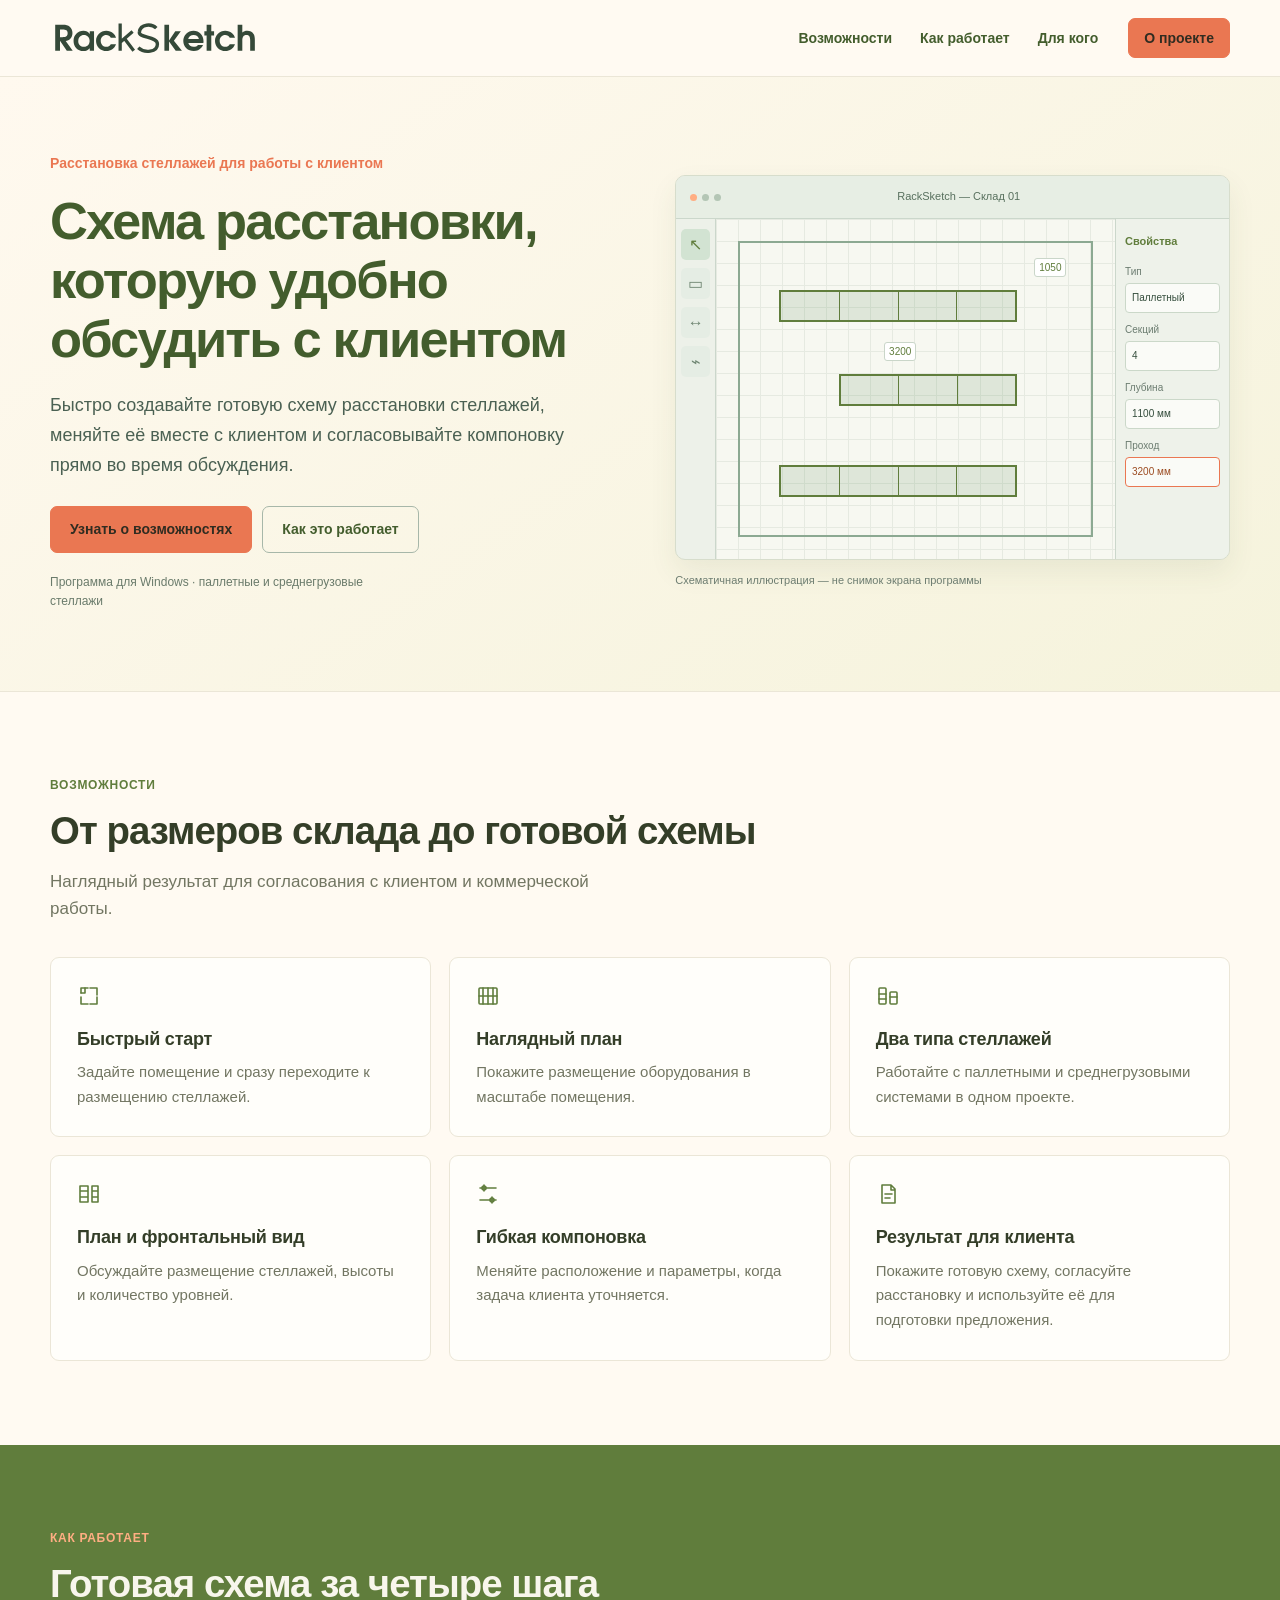
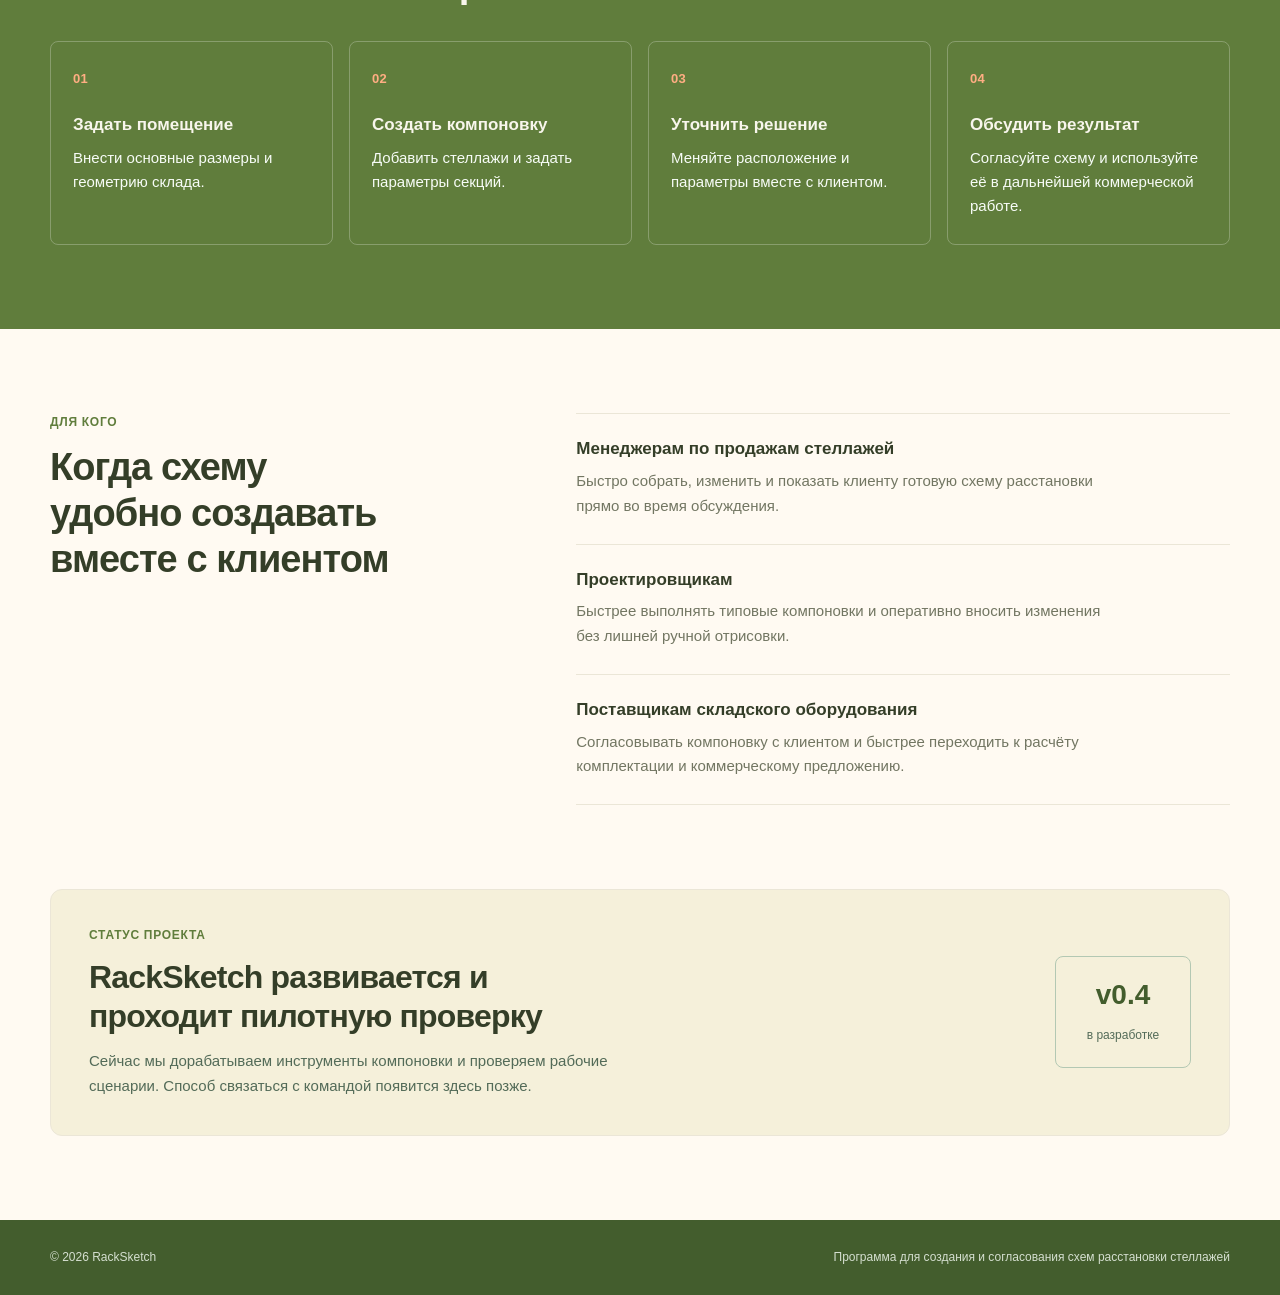
==== index.html @ 608ad450 "Add files via upload" ====
<!doctype html>
<html lang="ru">
<head>
  <meta charset="utf-8">
  <meta name="viewport" content="width=device-width, initial-scale=1">
  <title>RackSketch — быстрая расстановка складских стеллажей</title>
  <meta name="description" content="RackSketch — программа для создания готовой схемы расстановки стеллажей. Меняйте компоновку вместе с клиентом и используйте согласованный вариант в коммерческой работе.">
  <meta name="theme-color" content="#607D3C">
  <link rel="icon" href="favicon.svg" type="image/svg+xml">
  <link rel="stylesheet" href="styles.css">
</head>
<body>
  <header class="site-header">
    <div class="container header-inner">
      <a class="brand" href="#top" aria-label="RackSketch">
        <img class="brand-wordmark" src="racksketch-wordmark-05.svg" width="370" height="78" alt="">
      </a>
      <nav class="nav" aria-label="Разделы сайта">
        <a href="#features">Возможности</a>
        <a href="#workflow">Как работает</a>
        <a href="#audience">Для кого</a>
      </nav>
      <a class="button button-small" href="#demo">О проекте</a>
    </div>
  </header>

  <main id="top">
    <section class="hero">
      <div class="container hero-grid">
        <div class="hero-copy">
          <div class="eyebrow hero-eyebrow">Расстановка стеллажей для работы с клиентом</div>
          <h1>Схема расстановки, которую удобно обсудить с клиентом</h1>
          <p class="hero-text">
            Быстро создавайте готовую схему расстановки стеллажей, меняйте её вместе с клиентом
            и согласовывайте компоновку прямо во время обсуждения.
          </p>
          <div class="hero-actions">
            <a class="button" href="#features">Узнать о возможностях</a>
            <a class="button button-secondary" href="#workflow">Как это работает</a>
          </div>
          <div class="hero-note">
            Программа для Windows · паллетные и среднегрузовые стеллажи
          </div>
        </div>

        <figure class="product-preview">
        <div class="app-card" role="img" aria-label="Схематичная иллюстрация плана склада со стеллажами">
          <div class="app-topbar">
            <div class="dots"><span></span><span></span><span></span></div>
            <div class="app-title">RackSketch — Склад 01</div>
          </div>
          <div class="app-body">
            <aside class="toolbar">
              <div class="tool active">↖</div>
              <div class="tool">▭</div>
              <div class="tool">↔</div>
              <div class="tool">⌁</div>
            </aside>
            <div class="canvas">
              <div class="room">
                <div class="rack r1"><span></span><span></span><span></span><span></span></div>
                <div class="rack r2"><span></span><span></span><span></span></div>
                <div class="rack r3"><span></span><span></span><span></span><span></span></div>
                <div class="dimension d1">3200</div>
                <div class="dimension d2">1050</div>
              </div>
            </div>
            <aside class="properties">
              <div class="prop-title">Свойства</div>
              <label>Тип</label><div class="field">Паллетный</div>
              <label>Секций</label><div class="field">4</div>
              <label>Глубина</label><div class="field">1100 мм</div>
              <label>Проход</label><div class="field accent">3200 мм</div>
            </aside>
          </div>
        </div>
        <figcaption class="mockup-caption">Схематичная иллюстрация — не снимок экрана программы</figcaption>
        </figure>
      </div>
    </section>

    <section class="section" id="features">
      <div class="container">
        <div class="section-heading">
          <div class="eyebrow">ВОЗМОЖНОСТИ</div>
          <h2>От размеров склада до готовой схемы</h2>
          <p>Наглядный результат для согласования с клиентом и коммерческой работы.</p>
        </div>
        <div class="feature-grid">
          <article class="feature-card">
            <div class="icon" aria-hidden="true"><svg viewBox="0 0 24 24" fill="none" stroke="currentColor" stroke-width="1.6" stroke-linecap="round" stroke-linejoin="round"><path d="M4 9V4h7m2 0h7v7m0 2v7h-7m-2 0H4v-7"/><path d="M4 9h4V4"/></svg></div>
            <h3>Быстрый старт</h3>
            <p>Задайте помещение и сразу переходите к размещению стеллажей.</p>
          </article>
          <article class="feature-card">
            <div class="icon" aria-hidden="true"><svg viewBox="0 0 24 24" fill="none" stroke="currentColor" stroke-width="1.6" stroke-linecap="round" stroke-linejoin="round"><rect x="3" y="4" width="18" height="16" rx="1"/><path d="M7 4v16m5-16v16m5-16v16M3 12h18"/></svg></div>
            <h3>Наглядный план</h3>
            <p>Покажите размещение оборудования в масштабе помещения.</p>
          </article>
          <article class="feature-card">
            <div class="icon" aria-hidden="true"><svg viewBox="0 0 24 24" fill="none" stroke="currentColor" stroke-width="1.6" stroke-linecap="round" stroke-linejoin="round"><rect x="3" y="4" width="7" height="16" rx="1"/><rect x="14" y="8" width="7" height="12" rx="1"/><path d="M3 10h7m-7 5h7m4-2h7"/></svg></div>
            <h3>Два типа стеллажей</h3>
            <p>Работайте с паллетными и среднегрузовыми системами в одном проекте.</p>
          </article>
          <article class="feature-card">
            <div class="icon" aria-hidden="true"><svg viewBox="0 0 24 24" fill="none" stroke="currentColor" stroke-width="1.6" stroke-linecap="round" stroke-linejoin="round"><path d="M3 4h8v16H3zM15 4h6v16h-6zM3 9h8m-8 6h8m4-6h6m-6 6h6"/></svg></div>
            <h3>План и фронтальный вид</h3>
            <p>Обсуждайте размещение стеллажей, высоты и количество уровней.</p>
          </article>
          <article class="feature-card">
            <div class="icon" aria-hidden="true"><svg viewBox="0 0 24 24" fill="none" stroke="currentColor" stroke-width="1.6" stroke-linecap="round" stroke-linejoin="round"><path d="M4 6h16M4 18h16M8 3v6m8 6v6"/><circle cx="8" cy="6" r="2"/><circle cx="16" cy="18" r="2"/></svg></div>
            <h3>Гибкая компоновка</h3>
            <p>Меняйте расположение и параметры, когда задача клиента уточняется.</p>
          </article>
          <article class="feature-card">
            <div class="icon" aria-hidden="true"><svg viewBox="0 0 24 24" fill="none" stroke="currentColor" stroke-width="1.6" stroke-linecap="round" stroke-linejoin="round"><path d="M6 3h9l4 4v14H6zM15 3v5h4M9 12h7m-7 4h5"/></svg></div>
            <h3>Результат для клиента</h3>
            <p>Покажите готовую схему, согласуйте расстановку и используйте её для подготовки предложения.</p>
          </article>
        </div>
      </div>
    </section>

    <section class="section section-dark" id="workflow">
      <div class="container">
        <div class="section-heading">
          <div class="eyebrow">КАК РАБОТАЕТ</div>
          <h2>Готовая схема за четыре шага</h2>
        </div>
        <div class="steps">
          <div class="step"><span>01</span><h3>Задать помещение</h3><p>Внести основные размеры и геометрию склада.</p></div>
          <div class="step"><span>02</span><h3>Создать компоновку</h3><p>Добавить стеллажи и задать параметры секций.</p></div>
          <div class="step"><span>03</span><h3>Уточнить решение</h3><p>Меняйте расположение и параметры вместе с клиентом.</p></div>
          <div class="step"><span>04</span><h3>Обсудить результат</h3><p>Согласуйте схему и используйте её в дальнейшей коммерческой работе.</p></div>
        </div>
      </div>
    </section>

    <section class="section" id="audience">
      <div class="container two-col">
        <div>
          <div class="eyebrow">ДЛЯ КОГО</div>
          <h2>Когда схему удобно создавать вместе с клиентом</h2>
        </div>
        <div class="audience-list">
          <div><strong>Менеджерам по продажам стеллажей</strong><span>Быстро собрать, изменить и показать клиенту готовую схему расстановки прямо во время обсуждения.</span></div>
          <div><strong>Проектировщикам</strong><span>Быстрее выполнять типовые компоновки и оперативно вносить изменения без лишней ручной отрисовки.</span></div>
          <div><strong>Поставщикам складского оборудования</strong><span>Согласовывать компоновку с клиентом и быстрее переходить к расчёту комплектации и коммерческому предложению.</span></div>
        </div>
      </div>
    </section>

    <section class="section demo-section" id="demo">
      <div class="container demo-box">
        <div>
          <div class="eyebrow">СТАТУС ПРОЕКТА</div>
          <h2>RackSketch развивается и проходит пилотную проверку</h2>
          <p>
            Сейчас мы дорабатываем инструменты компоновки и проверяем рабочие сценарии.
            Способ связаться с командой появится здесь позже.
          </p>
        </div>
        <div class="demo-badge">v0.4<br><span>в разработке</span></div>
      </div>
    </section>
  </main>

  <footer>
    <div class="container footer-inner">
      <span>© 2026 RackSketch</span>
      <span>Программа для создания и согласования схем расстановки стеллажей</span>
    </div>
  </footer>
</body>
</html>
---- styles.css ----
/* RackSketch v0.5 — typography and spacing, olive/coral palette. */
:root {
  --forest: #607d3c;
  --forest-deep: #435d2d;
  --leaf: #799f4b;
  --orange: #ea7752;
  --orange-light: #ffae83;
  --cream: #fffaf2;
  --ink: #343e28;
  --muted: #727662;
  --line: #ebe6d7;
}

* { box-sizing: border-box; }
html { scroll-behavior: smooth; scroll-padding-top: 100px; }
body {
  margin: 0;
  font-family: 'Segoe UI', Arial, sans-serif;
  font-size: 16px;
  line-height: 1.6;
  color: var(--ink);
  background: var(--cream);
}
img, svg { max-width: 100%; }
a:focus-visible { outline: 3px solid var(--forest-deep); outline-offset: 5px; }
.container { width: min(1180px, calc(100% - 48px)); margin-inline: auto; }

/* The existing SVG is used intact. Its internal whitespace is allowed for here. */
.site-header {
  position: sticky;
  top: 0;
  z-index: 20;
  background: var(--cream);
  border-bottom: 1px solid var(--line);
}
.header-inner { min-height: 76px; display: flex; align-items: center; gap: 30px; }
.brand { display: inline-flex; align-items: center; flex: 0 0 auto; text-decoration: none; }
.brand-wordmark { display: block; height: 44px; width: auto; transform: translateY(-2px); }
.nav { display: flex; gap: 28px; margin-left: auto; }
.nav a { color: var(--forest-deep); text-decoration: none; font-size: 14px; font-weight: 600; }
.nav a:hover { text-decoration: underline; text-underline-offset: 5px; }
.button {
  display: inline-flex;
  align-items: center;
  justify-content: center;
  padding: 12px 19px;
  border: 1px solid var(--orange);
  border-radius: 7px;
  background: var(--orange);
  color: #302c21;
  text-decoration: none;
  font-size: 14px;
  font-weight: 650;
  line-height: 1.45;
  transition: background-color .15s ease, border-color .15s ease;
}
.button:hover { background: var(--orange-light); border-color: var(--orange-light); }
.button-small { font-size: 14px; padding: 9px 15px; }
.button-secondary { background: transparent; color: var(--forest-deep); border-color: #a7b7a9; }
.button-secondary:hover { background: #f5eed7; border-color: var(--forest); }

/* Hero: one dominant headline, with a quieter eyebrow and supporting copy. */
.hero {
  background: linear-gradient(145deg, #fff9ef, #f5f3dc);
  border-bottom: 1px solid var(--line);
  padding: 76px 0 80px;
}
.hero-grid { display: grid; grid-template-columns: minmax(0, 1.02fr) minmax(0, .98fr); gap: 48px; align-items: center; }
.hero-copy { min-width: 0; }
.eyebrow { margin-bottom: 14px; color: var(--forest); font-size: 12px; font-weight: 650; letter-spacing: .06em; line-height: 1.5; }
.hero-eyebrow { color: var(--orange); font-size: 14px; font-weight: 650; letter-spacing: 0; line-height: 1.5; margin-bottom: 18px; }
h1 {
  margin: 0 0 23px;
  color: var(--forest-deep);
  font-size: clamp(38px, 4.1vw, 54px);
  font-weight: 700;
  line-height: 1.12;
  letter-spacing: -.035em;
  text-wrap: balance;
}
.hero-text { max-width: 52ch; margin: 0 0 26px; color: #4b6153; font-size: 18px; line-height: 1.65; }
.hero-actions { display: flex; gap: 10px; flex-wrap: wrap; }
.hero-note { max-width: 52ch; margin-top: 20px; color: #6a7b6b; font-size: 12px; line-height: 1.6; }

/* Keep the existing schematic, give it stable geometry and a normal caption. */
.product-preview { min-width: 0; margin: 0; }
.app-card { border: 1px solid #d7ddcc; border-radius: 10px; overflow: hidden; background: #edf1e9; box-shadow: 0 12px 28px rgb(67 93 45 / 8%); }
.mockup-caption { margin-top: 12px; color: #6d7d71; font-size: 11px; line-height: 1.55; text-align: left; }
.app-topbar { min-height: 43px; display: flex; align-items: center; gap: 12px; padding: 0 14px; border-bottom: 1px solid #cbd7cb; background: #e7eee4; }
.dots { display: flex; gap: 5px; flex-shrink: 0; }
.dots span { width: 7px; height: 7px; border-radius: 50%; background: #b4c6b5; }
.dots span:first-child { background: var(--orange-light); }
.app-title { margin-inline: auto; padding-right: 31px; color: #58705e; font-size: 11px; }
.app-body { display: grid; grid-template-columns: 40px minmax(0, 1fr) 114px; height: 340px; }
.toolbar { border-right: 1px solid #cbd7cb; padding: 10px 5px; }
.tool { height: 31px; margin-bottom: 8px; border-radius: 5px; display: grid; place-items: center; color: #6f8672; background: #e5ede4; }
.tool.active { background: #d2e3d2; color: var(--forest); }
.canvas { min-width: 0; position: relative; padding: 22px; background-color: #f7f8f1; background-image: linear-gradient(#e6eae1 1px, transparent 1px), linear-gradient(90deg, #e6eae1 1px, transparent 1px); background-size: 22px 22px; }
.room { position: relative; height: 100%; border: 2px solid #8ca992; }
.rack { position: absolute; width: 68%; height: 32px; border: 2px solid var(--forest); background: rgb(94 143 96 / 17%); display: flex; }
.rack span { flex: 1; min-width: 0; border-right: 1px solid var(--forest); }
.rack span:last-child { border-right: 0; }
.r1 { left: 11%; top: 16%; }
.r2 { left: 28%; top: 45%; width: 51%; }
.r3 { left: 11%; bottom: 13%; }
.dimension { position: absolute; font-size: 10px; line-height: 1.3; color: var(--forest); background: #fff; padding: 2px 4px; border: 1px solid #cad6c9; border-radius: 3px; }
.d1 { left: 41%; top: 34%; }
.d2 { right: 7%; top: 5%; }
.properties { border-left: 1px solid #cbd7cb; padding: 14px 9px; color: #6b7c70; font-size: 10px; background: #eef2ea; }
.prop-title { font-size: 11px; color: var(--forest); font-weight: 650; margin-bottom: 13px; }
.properties label { display: block; margin-top: 9px; }
.field { margin-top: 3px; padding: 6px; background: #fafbf7; border: 1px solid #cbd8c9; border-radius: 4px; color: #344d3c; }
.field.accent { border-color: var(--orange); color: #9c4c22; }

/* The same six cards and four steps, with a common type scale. */
.section { padding: 84px 0; }
.section-heading { max-width: 730px; margin-bottom: 34px; }
.section-heading h2, .two-col h2, .demo-box h2 {
  margin: 0 0 14px;
  font-size: clamp(30px, 3vw, 40px);
  font-weight: 650;
  line-height: 1.2;
  letter-spacing: -.025em;
  text-wrap: balance;
}
.section-heading p { max-width: 64ch; margin: 0; color: var(--muted); font-size: 17px; line-height: 1.6; }
.feature-grid { display: grid; grid-template-columns: repeat(3, minmax(0, 1fr)); gap: 18px; }
.feature-card { padding: 25px 26px 27px; border: 1px solid var(--line); border-radius: 9px; background: #fffefa; }
.feature-card .icon { display: flex; align-items: center; width: 26px; height: 26px; color: var(--forest); }
.feature-card .icon svg { display: block; width: 24px; height: 24px; }
.feature-card h3 { margin: 18px 0 9px; font-size: 18px; font-weight: 650; line-height: 1.35; letter-spacing: -.012em; }
.feature-card p { max-width: 38ch; margin: 0; color: var(--muted); font-size: 15px; line-height: 1.65; }
.section-dark { background: var(--forest); color: #f8f6ec; }
.section-dark .eyebrow { color: var(--orange-light); }
.steps { display: grid; grid-template-columns: repeat(4, minmax(0, 1fr)); gap: 16px; }
.step { padding: 23px 22px 26px; border: 1px solid rgb(255 255 255 / 25%); border-radius: 8px; background: transparent; }
.step span { font-size: 13px; color: var(--orange-light); font-weight: 650; font-variant-numeric: tabular-nums; letter-spacing: .02em; }
.step h3 { margin: 22px 0 10px; font-size: 17px; font-weight: 650; line-height: 1.4; }
.step p { margin: 0; color: #f7fcf7; font-size: 15px; line-height: 1.6; }

/* Long audience copy needs one readable column within each row. */
.two-col { display: grid; grid-template-columns: .82fr 1.18fr; gap: 72px; align-items: start; }
.two-col h2 { max-width: 20ch; font-size: clamp(30px, 3vw, 38px); }
.audience-list { border-top: 1px solid var(--line); }
.audience-list > div { display: grid; gap: 8px; padding: 23px 0 25px; border-bottom: 1px solid var(--line); }
.audience-list strong { font-size: 17px; font-weight: 650; line-height: 1.4; }
.audience-list span { max-width: 65ch; color: var(--muted); font-size: 15px; line-height: 1.65; }
.demo-section { padding-top: 0; }
.demo-box { display: flex; align-items: center; justify-content: space-between; gap: 38px; padding: 36px 38px; border-radius: 12px; background: #f5f0da; border: 1px solid var(--line); }
.demo-box h2 { max-width: 36ch; font-size: clamp(26px, 2.5vw, 32px); }
.demo-box p { max-width: 67ch; margin: 14px 0 0; color: #536b58; font-size: 15px; line-height: 1.65; }
.demo-badge { flex: 0 0 136px; text-align: center; padding: 20px 14px; border: 1px solid #b3c8b3; border-radius: 8px; font-size: 28px; font-weight: 650; line-height: 1.25; color: var(--forest-deep); }
.demo-badge span { display: inline-block; margin-top: 7px; font-size: 12px; font-weight: 500; color: #536b58; }
footer { padding: 28px 0; background: var(--forest-deep); color: #d5dfd0; font-size: 12px; line-height: 1.6; }
.footer-inner { display: flex; align-items: baseline; justify-content: space-between; gap: 20px; }

@media (max-width: 1050px) {
  .hero-grid { gap: 30px; }
  .hero-actions { gap: 9px; }
  .app-body { grid-template-columns: 34px minmax(0, 1fr) 96px; height: 315px; }
  .canvas { padding: 15px; }
  .properties { padding-inline: 7px; }
  .two-col { gap: 44px; }
  .step { padding-inline: 18px; }
}
@media (max-width: 850px) {
  .nav { display: none; }
  .header-inner > .button { margin-left: auto; }
  .hero { padding: 60px 0 64px; }
  .hero-grid { grid-template-columns: 1fr; gap: 36px; }
  .hero-copy { max-width: 650px; }
  h1 { max-width: 22ch; font-size: clamp(38px, 6.5vw, 52px); }
  .product-preview { width: 100%; max-width: 650px; }
  .app-body { height: 335px; grid-template-columns: 40px minmax(0, 1fr) 120px; }
  .canvas { padding: 22px; }
  .feature-grid, .steps { grid-template-columns: repeat(2, minmax(0, 1fr)); }
  .two-col { grid-template-columns: 1fr; gap: 24px; }
  .two-col h2 { max-width: 28ch; margin-bottom: 0; }
}
@media (max-width: 620px) {
  .container { width: calc(100% - 36px); }
  .header-inner { min-height: 68px; gap: 14px; }
  .brand-wordmark { height: 40px; }
  .button-small { display: none; }
  .hero { padding: 42px 0 50px; }
  .hero-grid { gap: 30px; }
  .hero-eyebrow { max-width: 35ch; font-size: 14px; line-height: 1.55; margin-bottom: 15px; }
  h1 { font-size: clamp(34px, 8.6vw, 45px); letter-spacing: -.028em; line-height: 1.14; margin-bottom: 20px; }
  .hero-text { font-size: 17px; line-height: 1.6; margin-bottom: 23px; }
  .hero-note { font-size: 12px; margin-top: 18px; }
  .button { padding: 11px 15px; }
  .app-body { grid-template-columns: 34px minmax(0, 1fr); height: 278px; }
  .properties { display: none; }
  .canvas { padding: 17px; }
  .rack { height: 28px; }
  .mockup-caption { max-width: 42ch; font-size: 11px; }
  .section { padding: 60px 0; }
  .section-heading { margin-bottom: 27px; }
  .section-heading h2, .two-col h2 { font-size: 30px; letter-spacing: -.023em; }
  .section-heading p { font-size: 16px; }
  .feature-grid, .steps { grid-template-columns: 1fr; gap: 13px; }
  .feature-card { padding: 23px; }
  .feature-card h3 { margin-top: 14px; }
  .step { padding: 22px 23px 24px; }
  .step h3 { margin-top: 14px; }
  .audience-list > div { padding-block: 21px; }
  .demo-section { padding-top: 0; }
  .demo-box { padding: 27px 24px; flex-direction: column; align-items: flex-start; gap: 25px; }
  .demo-box h2 { font-size: 27px; }
  .demo-badge { flex-basis: auto; min-width: 130px; padding: 15px 20px; font-size: 25px; }
  .footer-inner { flex-direction: column; gap: 8px; }
}
@media (prefers-reduced-motion: reduce) {
  html { scroll-behavior: auto; }
  .button { transition: none; }
}
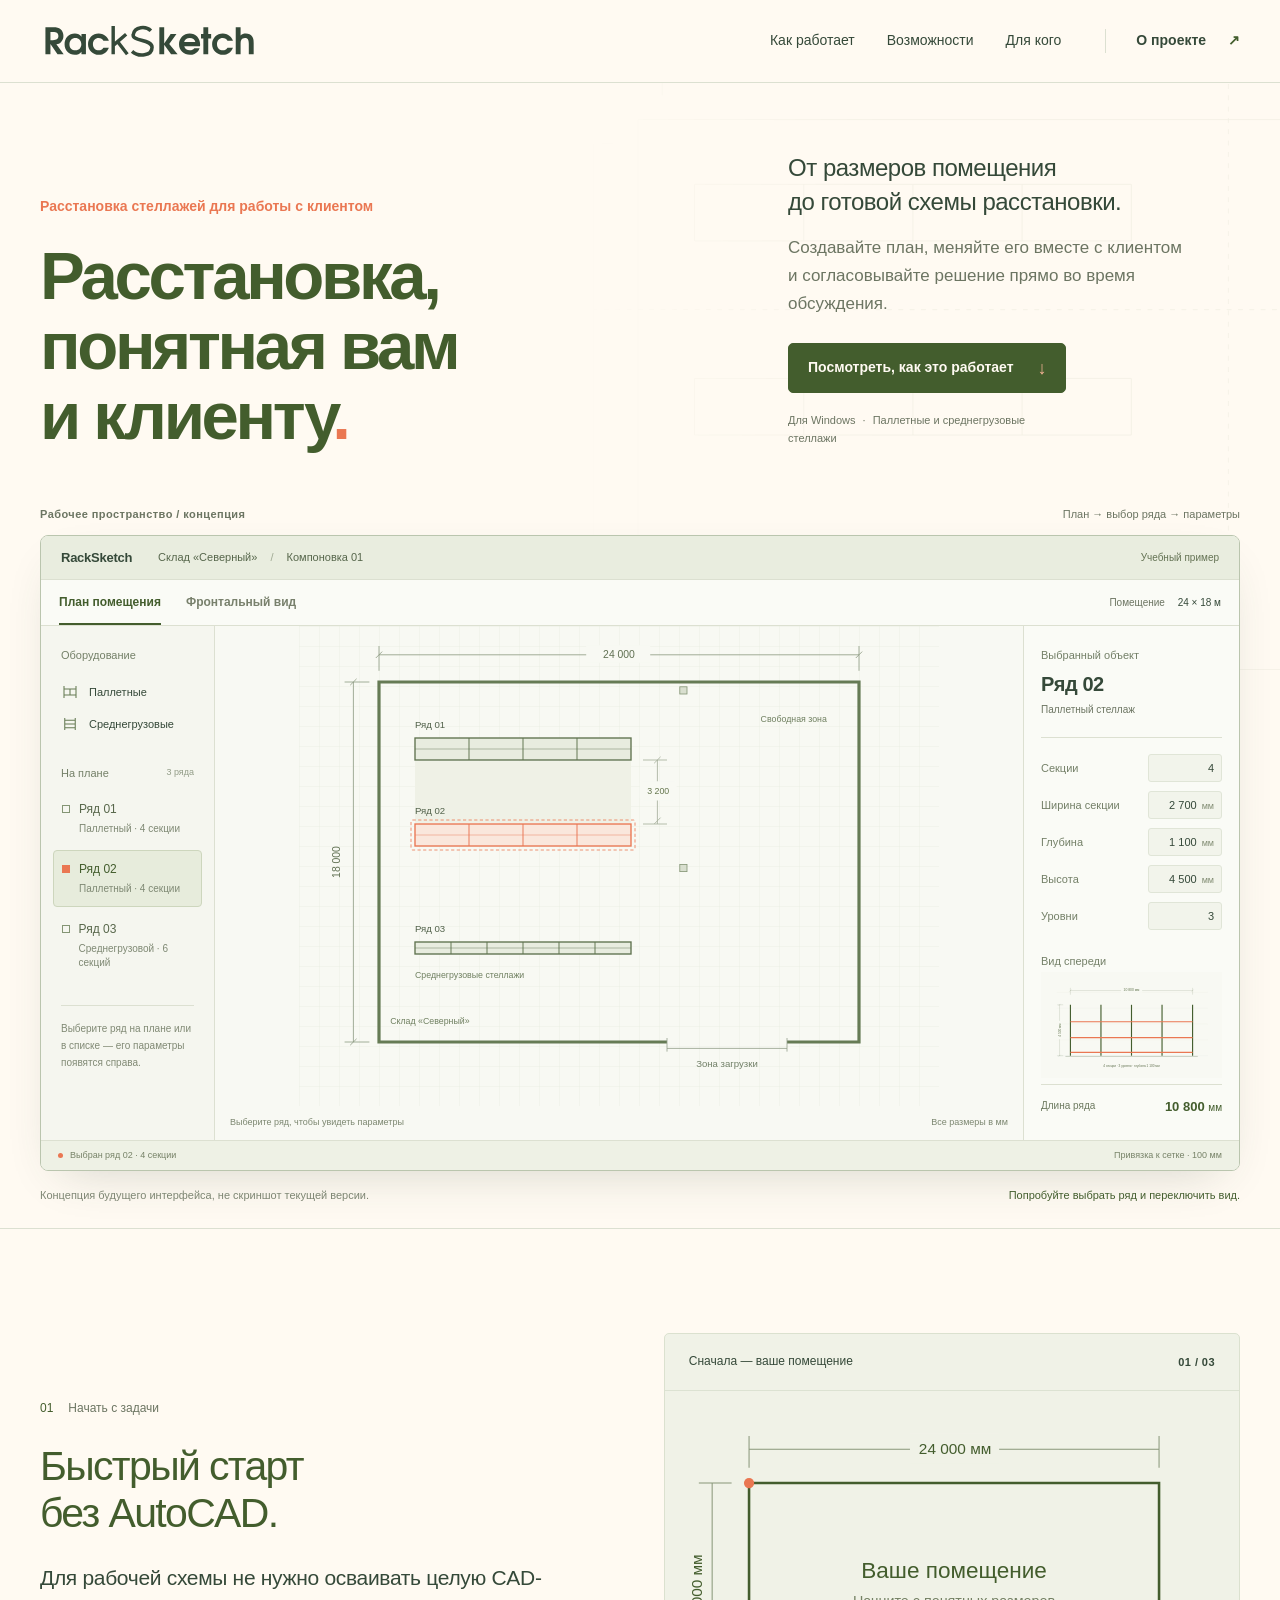
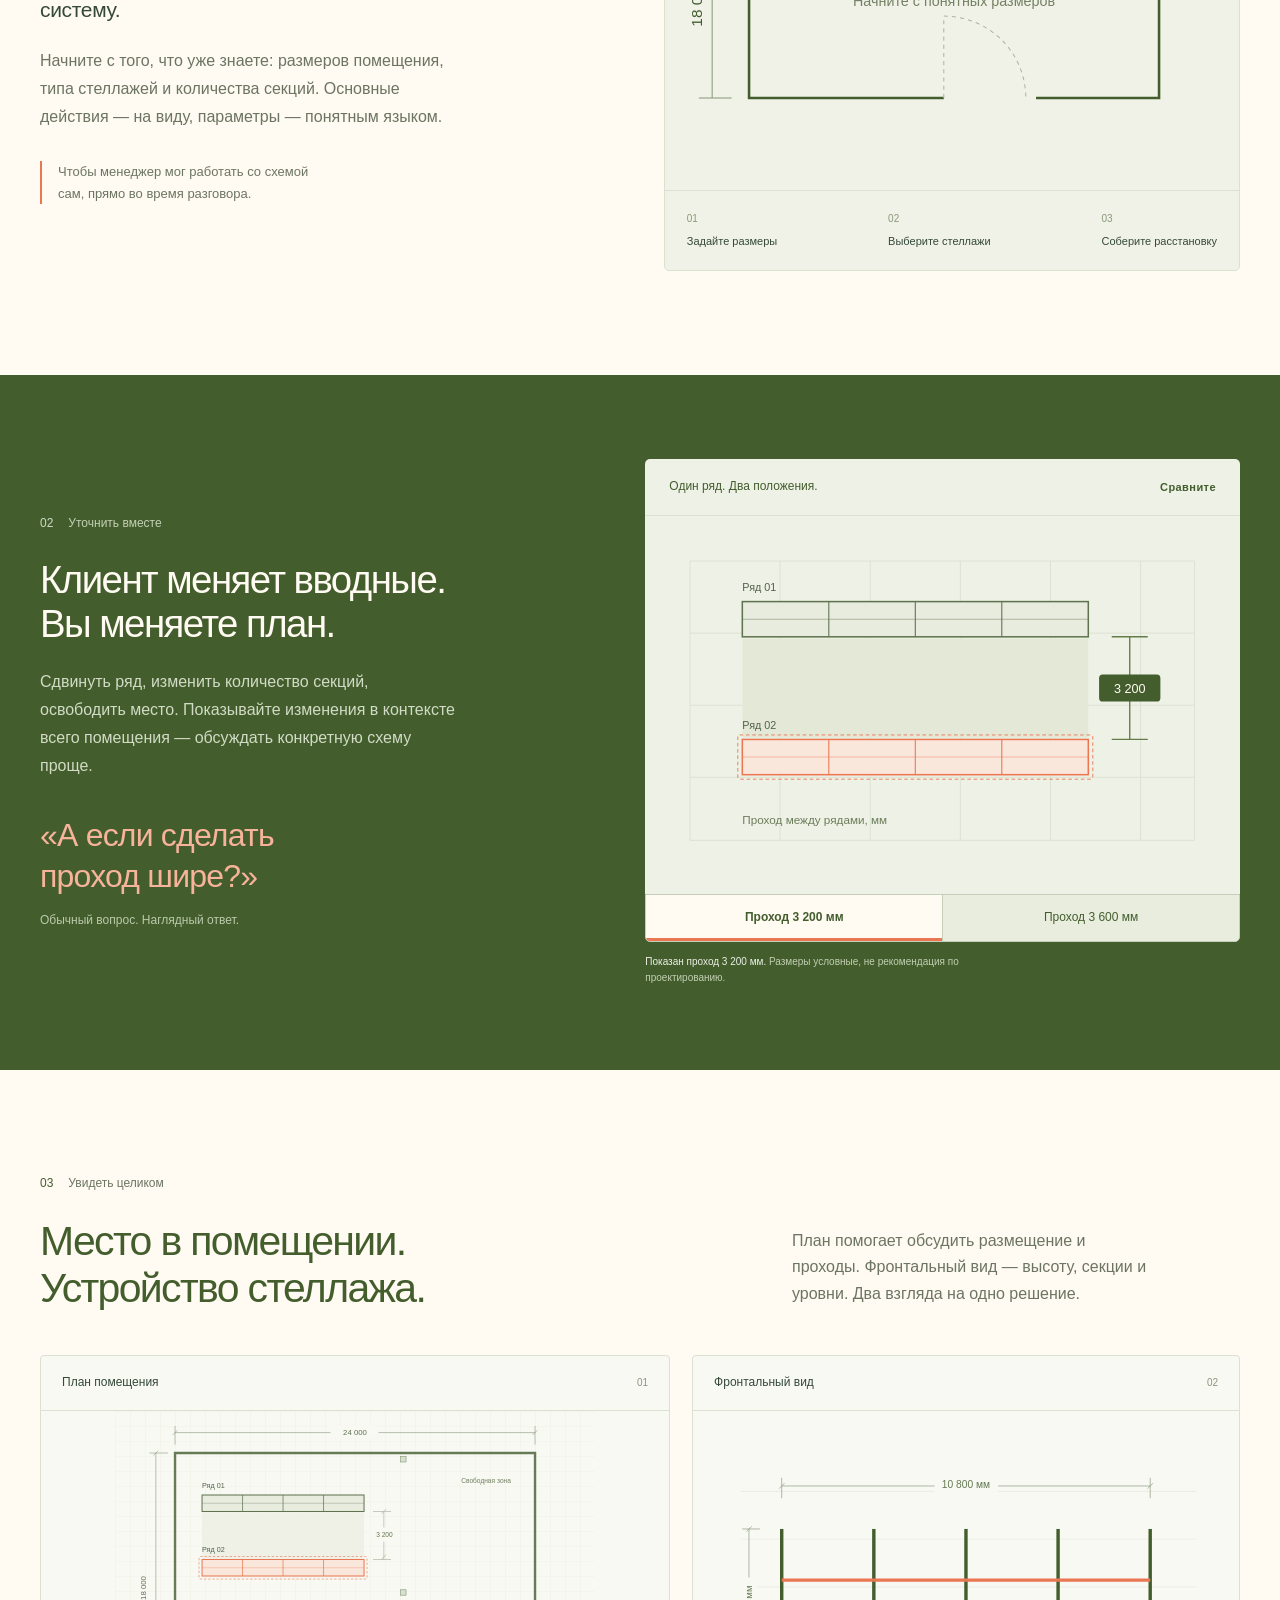
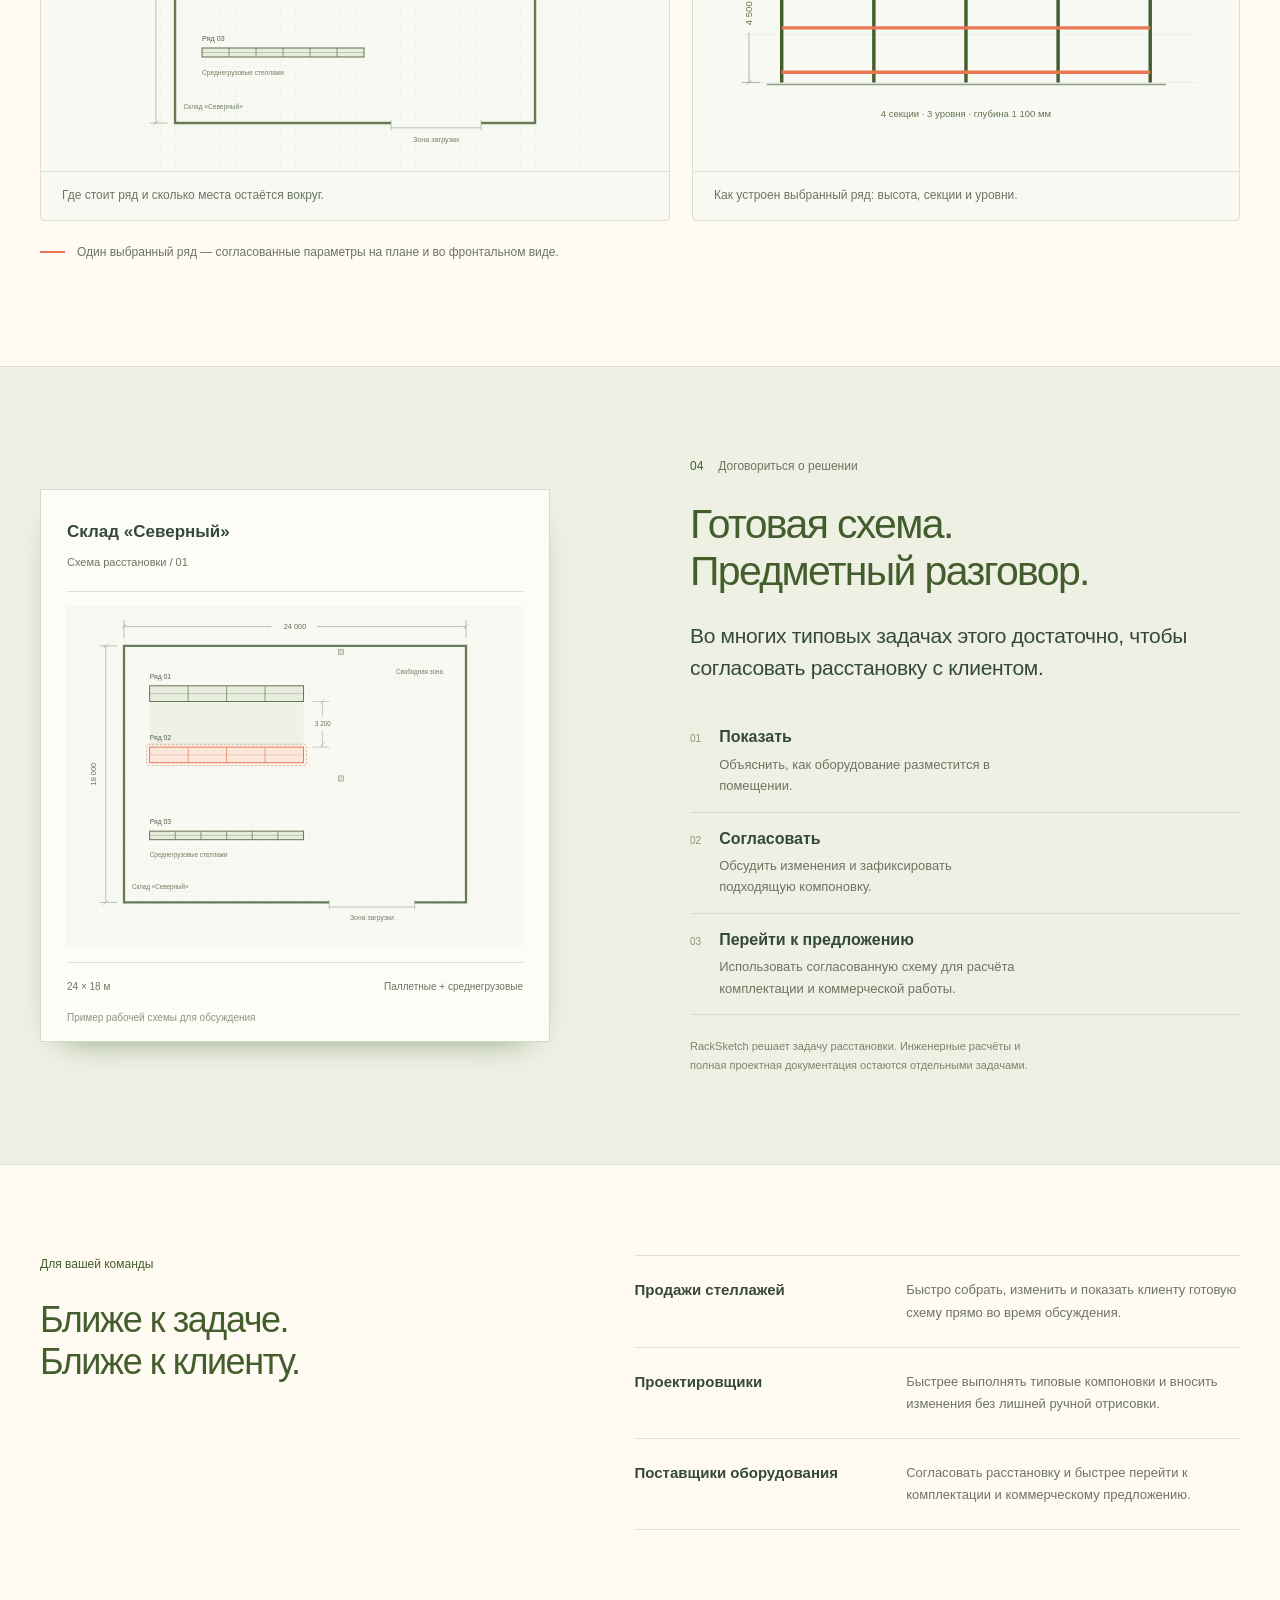
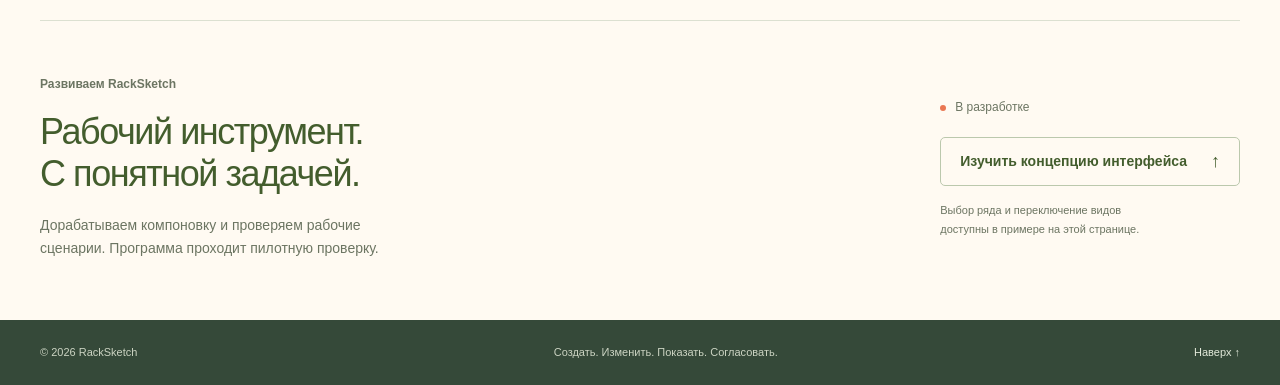
==== commit d9dcfb5b: "Add files via upload" ====
--- a/index.html
+++ b/index.html
@@ -3,173 +3,110 @@
 <head>
   <meta charset="utf-8">
   <meta name="viewport" content="width=device-width, initial-scale=1">
-  <title>RackSketch — быстрая расстановка складских стеллажей</title>
-  <meta name="description" content="RackSketch — программа для создания готовой схемы расстановки стеллажей. Меняйте компоновку вместе с клиентом и используйте согласованный вариант в коммерческой работе.">
-  <meta name="theme-color" content="#607D3C">
+  <title>RackSketch — расстановка, понятная вам и клиенту</title>
+  <meta name="description" content="Готовая схема расстановки стеллажей для обсуждения и согласования с клиентом. Понятный старт без освоения AutoCAD, план помещения и фронтальный вид в RackSketch.">
+  <meta name="theme-color" content="#435D2D">
   <link rel="icon" href="favicon.svg" type="image/svg+xml">
   <link rel="stylesheet" href="styles.css">
+  <script src="script.js" defer></script>
 </head>
 <body>
+  <a class="skip-link" href="#main">Перейти к содержанию</a>
   <header class="site-header">
     <div class="container header-inner">
-      <a class="brand" href="#top" aria-label="RackSketch">
-        <img class="brand-wordmark" src="racksketch-wordmark-05.svg" width="370" height="78" alt="">
-      </a>
-      <nav class="nav" aria-label="Разделы сайта">
-        <a href="#features">Возможности</a>
-        <a href="#workflow">Как работает</a>
-        <a href="#audience">Для кого</a>
-      </nav>
-      <a class="button button-small" href="#demo">О проекте</a>
+      <a class="brand" href="#top" aria-label="RackSketch — на главную"><img src="racksketch-wordmark-05.svg" width="370" height="78" alt="RackSketch"></a>
+      <nav aria-label="Основная навигация"><a href="#workflow">Как работает</a><a href="#views">Возможности</a><a href="#audience">Для кого</a></nav>
+      <a class="header-link" href="#project">О проекте <span aria-hidden="true">↗</span></a>
     </div>
   </header>
-
-  <main id="top">
-    <section class="hero">
-      <div class="container hero-grid">
-        <div class="hero-copy">
-          <div class="eyebrow hero-eyebrow">Расстановка стеллажей для работы с клиентом</div>
-          <h1>Схема расстановки, которую удобно обсудить с клиентом</h1>
-          <p class="hero-text">
-            Быстро создавайте готовую схему расстановки стеллажей, меняйте её вместе с клиентом
-            и согласовывайте компоновку прямо во время обсуждения.
-          </p>
-          <div class="hero-actions">
-            <a class="button" href="#features">Узнать о возможностях</a>
-            <a class="button button-secondary" href="#workflow">Как это работает</a>
+  <main id="main">
+    <section class="hero" id="top">
+      <div class="warehouse-backdrop" aria-hidden="true"></div>
+      <div class="container">
+        <div class="hero-intro">
+          <div class="hero-heading">
+            <p class="eyebrow coral">Расстановка стеллажей для работы с клиентом</p>
+            <h1>Расстановка,<br>понятная вам<br>и клиенту<span class="full-stop">.</span></h1>
           </div>
-          <div class="hero-note">
-            Программа для Windows · паллетные и среднегрузовые стеллажи
+          <div class="hero-copy">
+            <p class="hero-description">От размеров помещения<br class="desktop-br"> до готовой схемы расстановки.</p>
+            <p>Создавайте план, меняйте его вместе с клиентом и согласовывайте решение прямо во время обсуждения.</p>
+            <a class="button" href="#product">Посмотреть, как это работает <span aria-hidden="true">↓</span></a>
+            <p class="platform">Для Windows <span>·</span> Паллетные и среднегрузовые стеллажи</p>
           </div>
         </div>
-
-        <figure class="product-preview">
-        <div class="app-card" role="img" aria-label="Схематичная иллюстрация плана склада со стеллажами">
-          <div class="app-topbar">
-            <div class="dots"><span></span><span></span><span></span></div>
-            <div class="app-title">RackSketch — Склад 01</div>
+        <figure class="product-figure" id="product">
+          <div class="product-topnote"><span class="technical-label">Рабочее пространство / концепция</span><span>План → выбор ряда → параметры</span></div>
+          <noscript><p class="noscript-note">Схема показана статично. Для выбора рядов и переключения видов включите JavaScript.</p></noscript>
+          <div class="product-app" aria-label="Интерактивная концепция интерфейса RackSketch">
+            <div class="app-titlebar"><span class="app-name">RackSketch</span><span class="project-name">Склад «Северный» <span>/</span> Компоновка 01</span><span class="app-example">Учебный пример</span></div>
+            <div class="app-commandbar">
+              <div class="view-tabs" role="tablist" aria-label="Вид рабочего пространства">
+                <button id="tab-plan" role="tab" aria-selected="true" aria-controls="panel-plan" data-view="plan">План помещения</button>
+                <button id="tab-front" role="tab" aria-selected="false" aria-controls="panel-front" tabindex="-1" data-view="front">Фронтальный вид</button>
+              </div>
+              <span class="room-meta">Помещение <b>24 × 18 м</b></span>
+            </div>
+            <div class="app-workspace">
+              <aside class="app-library" aria-label="Ряды на плане">
+                <div class="library-intro"><span class="panel-label">Оборудование</span><div class="equipment-type"><svg viewBox="0 0 24 24" aria-hidden="true"><path d="M4 4v16M20 4v16M4 8h16M4 16h16M12 8v8"/></svg><span>Паллетные</span></div><div class="equipment-type"><svg viewBox="0 0 24 24" aria-hidden="true"><path d="M5 4v16M19 4v16M5 7h14M5 12h14M5 17h14"/></svg><span>Среднегрузовые</span></div></div>
+                <div class="row-list"><span class="panel-label">На плане <span>3 ряда</span></span><button class="row-choice" data-select-row="01" aria-pressed="false"><i aria-hidden="true"></i><span>Ряд 01<small>Паллетный · 4 секции</small></span></button><button class="row-choice is-selected" data-select-row="02" aria-pressed="true"><i aria-hidden="true"></i><span>Ряд 02<small>Паллетный · 4 секции</small></span></button><button class="row-choice" data-select-row="03" aria-pressed="false"><i aria-hidden="true"></i><span>Ряд 03<small>Среднегрузовой · 6 секций</small></span></button></div>
+                <p class="library-tip">Выберите ряд на плане или в списке — его параметры появятся справа.</p>
+              </aside>
+              <div class="app-stage">
+                <div id="panel-plan" class="view-panel" role="tabpanel" aria-labelledby="tab-plan" tabindex="0"><svg xmlns="http://www.w3.org/2000/svg" viewBox="0 0 800 600" role="group" aria-label="План склада 24 на 18 метров. Два паллетных ряда по четыре секции и среднегрузовой ряд из шести секций." fill="none" font-family="Segoe UI, Arial, sans-serif"><defs><pattern id="hero-grid" width="25" height="25" patternUnits="userSpaceOnUse"><path d="M25 0H0V25" stroke="#dfe5d8" stroke-width=".6"/></pattern></defs><rect width="800" height="600" fill="#f8f9f3"/><rect width="800" height="600" fill="url(#hero-grid)"/><g stroke="#8c9a80" stroke-width="1"><path d="M100 56V25M700 56V25M100 36H700M88 70H57M88 520H57M68 70V520"/><path d="m96 40 8-8m592 8 8-8M64 74l8-8m-8 458 8-8"/></g><g fill="#617153" font-size="13"><rect x="359" y="24" width="80" height="22" fill="#f8f9f3"/><text x="400" y="40" text-anchor="middle">24 000</text><text transform="translate(51 295) rotate(-90)" text-anchor="middle">18 000</text></g><path d="M460 520H100V70H700V520H610" stroke="#667b55" stroke-width="4"/><path d="M460 528H610M460 515v17m150-17v17" stroke="#94a08b"/><text x="535" y="551" fill="#728068" font-size="12" text-anchor="middle">Зона загрузки</text><g fill="#d9dfcf" stroke="#839474"><rect x="476" y="76" width="9" height="9"/><rect x="476" y="298" width="9" height="9"/></g><rect x="145" y="169" width="270" height="77" fill="#eff1e6"/><g stroke="#a3ad97" stroke-width="1"><path d="M430 167.5h30m-30 80h30m-12-80v80m-4-76 8-8m-8 84 8-8"/></g><rect x="426" y="194" width="46" height="24" rx="3" fill="#f8f9f3"/><text x="449" y="210" fill="#65764e" font-size="11" text-anchor="middle">3 200</text><g class="rack-row" data-plan-row="01" tabindex="0" role="button" aria-label="Выбрать ряд 01" aria-pressed="false"><rect class="rack-fill" x="145" y="140" width="270.0" height="27.5" fill="#e8ecdf" stroke="#60734f" stroke-width="1.7"/><g class="rack-lines" stroke="#60734f" stroke-width="1.2"><path d="M212.5 140v27.5"/><path d="M280.0 140v27.5"/><path d="M347.5 140v27.5"/><path d="M145 153.75h270.0" opacity=".45"/></g><rect class="row-focus" x="140" y="135" width="280.0" height="37.5" rx="2" stroke="#EA7752" stroke-dasharray="4 3" opacity="0"/><text x="145" y="128" fill="#52624b" font-size="12">Ряд 01</text></g><g class="rack-row is-selected" data-plan-row="02" tabindex="0" role="button" aria-label="Выбрать ряд 02" aria-pressed="true"><rect class="rack-fill" x="145" y="247.5" width="270.0" height="27.5" fill="#fae7dc" stroke="#EA7752" stroke-width="1.7"/><g class="rack-lines" stroke="#EA7752" stroke-width="1.2"><path d="M212.5 247.5v27.5"/><path d="M280.0 247.5v27.5"/><path d="M347.5 247.5v27.5"/><path d="M145 261.25h270.0" opacity=".45"/></g><rect class="row-focus" x="140" y="242.5" width="280.0" height="37.5" rx="2" stroke="#EA7752" stroke-dasharray="4 3" opacity="1"/><text x="145" y="235.5" fill="#52624b" font-size="12">Ряд 02</text></g><g class="rack-row" data-plan-row="03" tabindex="0" role="button" aria-label="Выбрать ряд 03" aria-pressed="false"><rect class="rack-fill" x="145" y="395" width="270" height="15" fill="#e8ecdf" stroke="#60734f" stroke-width="1.7"/><g class="rack-lines" stroke="#60734f" stroke-width="1.2"><path d="M190 395v15"/><path d="M235 395v15"/><path d="M280 395v15"/><path d="M325 395v15"/><path d="M370 395v15"/><path d="M145 402.5h270" opacity=".45"/></g><rect class="row-focus" x="140" y="390" width="280" height="25" rx="2" stroke="#EA7752" stroke-dasharray="4 3" opacity="0"/><text x="145" y="383" fill="#52624b" font-size="12">Ряд 03</text></g><g fill="#708061" font-size="11"><text x="145" y="440">Среднегрузовые стеллажи</text><text x="577" y="120">Свободная зона</text><text x="114" y="497">Склад «Северный»</text></g></svg></div>
+                <div id="panel-front" class="view-panel" role="tabpanel" aria-labelledby="tab-front" tabindex="0" hidden><svg xmlns="http://www.w3.org/2000/svg" viewBox="0 0 800 470" role="img" aria-label="Фронтальный вид выбранного ряда: четыре секции, три уровня, высота 4500 мм." fill="none" font-family="Segoe UI, Arial, sans-serif"><rect width="800" height="470" fill="#f8f9f3"/><g stroke="#e5e9df"><path d="M70 90H738M70 160H738M70 230H738M70 300H738M70 370H738"/></g><path d="M130 100V70m540 30V70M130 82H670m-544 4 8-8m532 8 8-8" stroke="#8c9a80"/><rect x="354" y="68" width="93" height="24" fill="#f8f9f3"/><text data-front-width="true" x="400" y="85" fill="#667953" font-size="15" text-anchor="middle">10 800 мм</text><g data-front-pallet="true"><path d="M130 145V370" stroke="#435D2D" stroke-width="5"/><path d="M265 145V370" stroke="#435D2D" stroke-width="5"/><path d="M400 145V370" stroke="#435D2D" stroke-width="5"/><path d="M535 145V370" stroke="#435D2D" stroke-width="5"/><path d="M670 145V370" stroke="#435D2D" stroke-width="5"/><path d="M130 220H670" stroke="#EA7752" stroke-width="5"/><path d="M130 290H670" stroke="#EA7752" stroke-width="5"/><path d="M130 355H670" stroke="#EA7752" stroke-width="5"/></g><g data-front-medium="true" style="display:none"><path d="M130 220V370" stroke="#435D2D" stroke-width="4"/><path d="M220 220V370" stroke="#435D2D" stroke-width="4"/><path d="M310 220V370" stroke="#435D2D" stroke-width="4"/><path d="M400 220V370" stroke="#435D2D" stroke-width="4"/><path d="M490 220V370" stroke="#435D2D" stroke-width="4"/><path d="M580 220V370" stroke="#435D2D" stroke-width="4"/><path d="M670 220V370" stroke="#435D2D" stroke-width="4"/><path d="M130 244H670" stroke="#EA7752" stroke-width="4"/><path d="M130 281H670" stroke="#EA7752" stroke-width="4"/><path d="M130 318H670" stroke="#EA7752" stroke-width="4"/><path d="M130 355H670" stroke="#EA7752" stroke-width="4"/></g><path data-front-dimension="true" d="M98 145H72m26 225H72M82 145v225m-4-221 8-8m-8 233 8-8" stroke="#8c9a80"/><rect data-front-height-bg="true" x="70" y="216" width="24" height="81" fill="#f8f9f3"/><text data-front-height="true" transform="translate(87 257) rotate(-90)" text-anchor="middle" fill="#667953" font-size="14">4 500 мм</text><path d="M108 373H693" stroke="#8c9a80" stroke-width="2"/><text data-front-caption="true" x="400" y="421" fill="#647452" font-size="14" text-anchor="middle">4 секции · 3 уровня · глубина 1 100 мм</text></svg><p class="front-note">Фронтальный вид · <span data-selected-name>Ряд 02</span></p></div>
+                <div class="canvas-caption"><span data-canvas-hint>Выберите ряд, чтобы увидеть параметры</span><span>Все размеры в мм</span></div>
+              </div>
+              <aside class="app-properties" aria-label="Параметры выбранного ряда">
+                <div class="selection-heading"><span class="panel-label">Выбранный объект</span><h3 data-selected-name>Ряд 02</h3><p data-property="type">Паллетный стеллаж</p></div>
+                <dl class="property-list"><div><dt>Секции</dt><dd data-property="bays">4</dd></div><div><dt>Ширина секции</dt><dd><span data-property="bayWidth">2 700</span><small>мм</small></dd></div><div><dt>Глубина</dt><dd><span data-property="depth">1 100</span><small>мм</small></dd></div><div><dt>Высота</dt><dd><span data-property="height">4 500</span><small>мм</small></dd></div><div><dt>Уровни</dt><dd data-property="levels">3</dd></div></dl>
+                <div class="mini-front"><span class="panel-label">Вид спереди</span><svg xmlns="http://www.w3.org/2000/svg" viewBox="0 0 800 470" role="img" aria-label="Фронтальный вид выбранного ряда: четыре секции, три уровня, высота 4500 мм." fill="none" font-family="Segoe UI, Arial, sans-serif"><rect width="800" height="470" fill="#f8f9f3"/><g stroke="#e5e9df"><path d="M70 90H738M70 160H738M70 230H738M70 300H738M70 370H738"/></g><path d="M130 100V70m540 30V70M130 82H670m-544 4 8-8m532 8 8-8" stroke="#8c9a80"/><rect x="354" y="68" width="93" height="24" fill="#f8f9f3"/><text data-front-width="true" x="400" y="85" fill="#667953" font-size="15" text-anchor="middle">10 800 мм</text><g data-front-pallet="true"><path d="M130 145V370" stroke="#435D2D" stroke-width="5"/><path d="M265 145V370" stroke="#435D2D" stroke-width="5"/><path d="M400 145V370" stroke="#435D2D" stroke-width="5"/><path d="M535 145V370" stroke="#435D2D" stroke-width="5"/><path d="M670 145V370" stroke="#435D2D" stroke-width="5"/><path d="M130 220H670" stroke="#EA7752" stroke-width="5"/><path d="M130 290H670" stroke="#EA7752" stroke-width="5"/><path d="M130 355H670" stroke="#EA7752" stroke-width="5"/></g><g data-front-medium="true" style="display:none"><path d="M130 220V370" stroke="#435D2D" stroke-width="4"/><path d="M220 220V370" stroke="#435D2D" stroke-width="4"/><path d="M310 220V370" stroke="#435D2D" stroke-width="4"/><path d="M400 220V370" stroke="#435D2D" stroke-width="4"/><path d="M490 220V370" stroke="#435D2D" stroke-width="4"/><path d="M580 220V370" stroke="#435D2D" stroke-width="4"/><path d="M670 220V370" stroke="#435D2D" stroke-width="4"/><path d="M130 244H670" stroke="#EA7752" stroke-width="4"/><path d="M130 281H670" stroke="#EA7752" stroke-width="4"/><path d="M130 318H670" stroke="#EA7752" stroke-width="4"/><path d="M130 355H670" stroke="#EA7752" stroke-width="4"/></g><path data-front-dimension="true" d="M98 145H72m26 225H72M82 145v225m-4-221 8-8m-8 233 8-8" stroke="#8c9a80"/><rect data-front-height-bg="true" x="70" y="216" width="24" height="81" fill="#f8f9f3"/><text data-front-height="true" transform="translate(87 257) rotate(-90)" text-anchor="middle" fill="#667953" font-size="14">4 500 мм</text><path d="M108 373H693" stroke="#8c9a80" stroke-width="2"/><text data-front-caption="true" x="400" y="421" fill="#647452" font-size="14" text-anchor="middle">4 секции · 3 уровня · глубина 1 100 мм</text></svg></div>
+                <div class="object-total"><span>Длина ряда</span><strong>10 800 <small>мм</small></strong></div>
+              </aside>
+            </div>
+            <div class="app-status"><span><i aria-hidden="true"></i><span data-status role="status" aria-live="polite">Выбран ряд 02 · 4 секции</span></span><span>Привязка к сетке · 100 мм</span></div>
           </div>
-          <div class="app-body">
-            <aside class="toolbar">
-              <div class="tool active">↖</div>
-              <div class="tool">▭</div>
-              <div class="tool">↔</div>
-              <div class="tool">⌁</div>
-            </aside>
-            <div class="canvas">
-              <div class="room">
-                <div class="rack r1"><span></span><span></span><span></span><span></span></div>
-                <div class="rack r2"><span></span><span></span><span></span></div>
-                <div class="rack r3"><span></span><span></span><span></span><span></span></div>
-                <div class="dimension d1">3200</div>
-                <div class="dimension d2">1050</div>
-              </div>
-            </div>
-            <aside class="properties">
-              <div class="prop-title">Свойства</div>
-              <label>Тип</label><div class="field">Паллетный</div>
-              <label>Секций</label><div class="field">4</div>
-              <label>Глубина</label><div class="field">1100 мм</div>
-              <label>Проход</label><div class="field accent">3200 мм</div>
-            </aside>
-          </div>
-        </div>
-        <figcaption class="mockup-caption">Схематичная иллюстрация — не снимок экрана программы</figcaption>
+          <figcaption><span>Концепция будущего интерфейса, не скриншот текущей версии.</span><span class="interaction-hint">Попробуйте выбрать ряд и переключить вид.</span></figcaption>
         </figure>
       </div>
     </section>
 
-    <section class="section" id="features">
-      <div class="container">
-        <div class="section-heading">
-          <div class="eyebrow">ВОЗМОЖНОСТИ</div>
-          <h2>От размеров склада до готовой схемы</h2>
-          <p>Наглядный результат для согласования с клиентом и коммерческой работы.</p>
-        </div>
-        <div class="feature-grid">
-          <article class="feature-card">
-            <div class="icon" aria-hidden="true"><svg viewBox="0 0 24 24" fill="none" stroke="currentColor" stroke-width="1.6" stroke-linecap="round" stroke-linejoin="round"><path d="M4 9V4h7m2 0h7v7m0 2v7h-7m-2 0H4v-7"/><path d="M4 9h4V4"/></svg></div>
-            <h3>Быстрый старт</h3>
-            <p>Задайте помещение и сразу переходите к размещению стеллажей.</p>
-          </article>
-          <article class="feature-card">
-            <div class="icon" aria-hidden="true"><svg viewBox="0 0 24 24" fill="none" stroke="currentColor" stroke-width="1.6" stroke-linecap="round" stroke-linejoin="round"><rect x="3" y="4" width="18" height="16" rx="1"/><path d="M7 4v16m5-16v16m5-16v16M3 12h18"/></svg></div>
-            <h3>Наглядный план</h3>
-            <p>Покажите размещение оборудования в масштабе помещения.</p>
-          </article>
-          <article class="feature-card">
-            <div class="icon" aria-hidden="true"><svg viewBox="0 0 24 24" fill="none" stroke="currentColor" stroke-width="1.6" stroke-linecap="round" stroke-linejoin="round"><rect x="3" y="4" width="7" height="16" rx="1"/><rect x="14" y="8" width="7" height="12" rx="1"/><path d="M3 10h7m-7 5h7m4-2h7"/></svg></div>
-            <h3>Два типа стеллажей</h3>
-            <p>Работайте с паллетными и среднегрузовыми системами в одном проекте.</p>
-          </article>
-          <article class="feature-card">
-            <div class="icon" aria-hidden="true"><svg viewBox="0 0 24 24" fill="none" stroke="currentColor" stroke-width="1.6" stroke-linecap="round" stroke-linejoin="round"><path d="M3 4h8v16H3zM15 4h6v16h-6zM3 9h8m-8 6h8m4-6h6m-6 6h6"/></svg></div>
-            <h3>План и фронтальный вид</h3>
-            <p>Обсуждайте размещение стеллажей, высоты и количество уровней.</p>
-          </article>
-          <article class="feature-card">
-            <div class="icon" aria-hidden="true"><svg viewBox="0 0 24 24" fill="none" stroke="currentColor" stroke-width="1.6" stroke-linecap="round" stroke-linejoin="round"><path d="M4 6h16M4 18h16M8 3v6m8 6v6"/><circle cx="8" cy="6" r="2"/><circle cx="16" cy="18" r="2"/></svg></div>
-            <h3>Гибкая компоновка</h3>
-            <p>Меняйте расположение и параметры, когда задача клиента уточняется.</p>
-          </article>
-          <article class="feature-card">
-            <div class="icon" aria-hidden="true"><svg viewBox="0 0 24 24" fill="none" stroke="currentColor" stroke-width="1.6" stroke-linecap="round" stroke-linejoin="round"><path d="M6 3h9l4 4v14H6zM15 3v5h4M9 12h7m-7 4h5"/></svg></div>
-            <h3>Результат для клиента</h3>
-            <p>Покажите готовую схему, согласуйте расстановку и используйте её для подготовки предложения.</p>
-          </article>
-        </div>
+    <section class="story-section start-section" id="workflow">
+      <div class="container start-grid" data-reveal>
+        <div class="section-copy"><p class="section-index">01 <span>Начать с задачи</span></p><h2>Быстрый старт<br>без AutoCAD.</h2><p class="lead">Для рабочей схемы не нужно осваивать целую CAD-систему.</p><p>Начните с того, что уже знаете: размеров помещения, типа стеллажей и количества секций. Основные действия — на виду, параметры — понятным языком.</p><p class="margin-note">Чтобы менеджер мог работать со схемой сам, прямо во время разговора.</p></div>
+        <div class="start-study"><div class="study-heading"><span>Сначала — ваше помещение</span><span class="technical-label">01 / 03</span></div><img src="assets/room-start.svg" width="560" height="390" alt="Задание размеров помещения 24 на 18 метров" loading="lazy"><ol class="start-steps"><li><span>01</span>Задайте размеры</li><li><span>02</span>Выберите стеллажи</li><li><span>03</span>Соберите расстановку</li></ol></div>
       </div>
     </section>
 
-    <section class="section section-dark" id="workflow">
-      <div class="container">
-        <div class="section-heading">
-          <div class="eyebrow">КАК РАБОТАЕТ</div>
-          <h2>Готовая схема за четыре шага</h2>
-        </div>
-        <div class="steps">
-          <div class="step"><span>01</span><h3>Задать помещение</h3><p>Внести основные размеры и геометрию склада.</p></div>
-          <div class="step"><span>02</span><h3>Создать компоновку</h3><p>Добавить стеллажи и задать параметры секций.</p></div>
-          <div class="step"><span>03</span><h3>Уточнить решение</h3><p>Меняйте расположение и параметры вместе с клиентом.</p></div>
-          <div class="step"><span>04</span><h3>Обсудить результат</h3><p>Согласуйте схему и используйте её в дальнейшей коммерческой работе.</p></div>
-        </div>
+    <section class="conversation-section" id="changes">
+      <div class="container conversation-grid" data-reveal>
+        <div class="section-copy"><p class="section-index">02 <span>Уточнить вместе</span></p><h2>Клиент меняет вводные.<br>Вы меняете план.</h2><p>Сдвинуть ряд, изменить количество секций, освободить место. Показывайте изменения в контексте всего помещения — обсуждать конкретную схему проще.</p><blockquote>«А если сделать<br>проход шире?»</blockquote><p class="quote-note">Обычный вопрос. Наглядный ответ.</p></div>
+        <figure class="change-study"><div class="study-heading"><span>Один ряд. Два положения.</span><span class="technical-label">Сравните</span></div><div class="change-canvas"><svg xmlns="http://www.w3.org/2000/svg" viewBox="0 0 660 420" role="img" aria-label="Демонстрация изменения прохода между двумя рядами стеллажей." fill="none" font-family="Segoe UI, Arial, sans-serif"><rect width="660" height="420" fill="#eef1e5"/><g stroke="#dbe1d2"><path d="M50 50H610V360H50zM50 130H610M50 210H610M50 290H610M150 50V360M250 50V360M350 50V360M450 50V360M550 50V360"/></g><g class="rack-row"><rect class="rack-fill" x="108" y="95" width="384" height="39.1" fill="#e8ecdf" stroke="#60734f" stroke-width="1.7"/><g class="rack-lines" stroke="#60734f" stroke-width="1.2"><path d="M204 95v39.1"/><path d="M300 95v39.1"/><path d="M396 95v39.1"/><path d="M108 114.55h384" opacity=".45"/></g><rect class="row-focus" x="103" y="90" width="394" height="49.1" rx="2" stroke="#EA7752" stroke-dasharray="4 3" opacity="0"/><text x="108" y="83" fill="#52624b" font-size="12">Ряд 01</text></g><rect x="108" y="136" width="384" height="110" fill="#e4e9d7"/><g id="moving-row"><g class="rack-row is-selected"><rect class="rack-fill" x="108" y="248" width="384" height="39.1" fill="#fae7dc" stroke="#EA7752" stroke-width="1.7"/><g class="rack-lines" stroke="#EA7752" stroke-width="1.2"><path d="M204 248v39.1"/><path d="M300 248v39.1"/><path d="M396 248v39.1"/><path d="M108 267.55h384" opacity=".45"/></g><rect class="row-focus" x="103" y="243" width="394" height="49.1" rx="2" stroke="#EA7752" stroke-dasharray="4 3" opacity="1"/><text x="108" y="236" fill="#52624b" font-size="12">Ряд 02</text></g></g><g stroke="#647c49" stroke-width="1.5"><path d="M518 134H558M538 134V248" id="aisle-dimension"/><path id="aisle-bottom" d="M518 248H558"/></g><rect x="504" y="176" width="68" height="30" rx="4" fill="#435D2D"/><text id="aisle-label" x="538" y="196" fill="#fffaf2" font-size="14" text-anchor="middle">3 200</text><text x="108" y="342" fill="#6c7d5a" font-size="13">Проход между рядами, мм</text></svg></div><div class="change-controls" role="group" aria-label="Ширина прохода в иллюстрации"><button data-aisle="3200" aria-pressed="true">Проход 3 200 мм</button><button data-aisle="3600" aria-pressed="false">Проход 3 600 мм</button></div><figcaption><span data-aisle-status role="status">Показан проход 3 200 мм.</span> Размеры условные, не рекомендация по проектированию.</figcaption></figure>
       </div>
     </section>
 
-    <section class="section" id="audience">
-      <div class="container two-col">
-        <div>
-          <div class="eyebrow">ДЛЯ КОГО</div>
-          <h2>Когда схему удобно создавать вместе с клиентом</h2>
-        </div>
-        <div class="audience-list">
-          <div><strong>Менеджерам по продажам стеллажей</strong><span>Быстро собрать, изменить и показать клиенту готовую схему расстановки прямо во время обсуждения.</span></div>
-          <div><strong>Проектировщикам</strong><span>Быстрее выполнять типовые компоновки и оперативно вносить изменения без лишней ручной отрисовки.</span></div>
-          <div><strong>Поставщикам складского оборудования</strong><span>Согласовывать компоновку с клиентом и быстрее переходить к расчёту комплектации и коммерческому предложению.</span></div>
-        </div>
+    <section class="story-section views-section" id="views">
+      <div class="container" data-reveal>
+        <div class="section-topline"><div><p class="section-index">03 <span>Увидеть целиком</span></p><h2>Место в помещении.<br>Устройство стеллажа.</h2></div><p>План помогает обсудить размещение и проходы. Фронтальный вид — высоту, секции и уровни. Два взгляда на одно решение.</p></div>
+        <div class="views-comparison"><figure class="plan-study"><div class="study-heading"><span>План помещения</span><span class="view-badge">01</span></div><svg xmlns="http://www.w3.org/2000/svg" viewBox="0 0 800 600" role="img" aria-label="План склада 24 на 18 метров. Два паллетных ряда по четыре секции и среднегрузовой ряд из шести секций." fill="none" font-family="Segoe UI, Arial, sans-serif"><defs><pattern id="detail-grid" width="25" height="25" patternUnits="userSpaceOnUse"><path d="M25 0H0V25" stroke="#dfe5d8" stroke-width=".6"/></pattern></defs><rect width="800" height="600" fill="#f8f9f3"/><rect width="800" height="600" fill="url(#detail-grid)"/><g stroke="#8c9a80" stroke-width="1"><path d="M100 56V25M700 56V25M100 36H700M88 70H57M88 520H57M68 70V520"/><path d="m96 40 8-8m592 8 8-8M64 74l8-8m-8 458 8-8"/></g><g fill="#617153" font-size="13"><rect x="359" y="24" width="80" height="22" fill="#f8f9f3"/><text x="400" y="40" text-anchor="middle">24 000</text><text transform="translate(51 295) rotate(-90)" text-anchor="middle">18 000</text></g><path d="M460 520H100V70H700V520H610" stroke="#667b55" stroke-width="4"/><path d="M460 528H610M460 515v17m150-17v17" stroke="#94a08b"/><text x="535" y="551" fill="#728068" font-size="12" text-anchor="middle">Зона загрузки</text><g fill="#d9dfcf" stroke="#839474"><rect x="476" y="76" width="9" height="9"/><rect x="476" y="298" width="9" height="9"/></g><rect x="145" y="169" width="270" height="77" fill="#eff1e6"/><g stroke="#a3ad97" stroke-width="1"><path d="M430 167.5h30m-30 80h30m-12-80v80m-4-76 8-8m-8 84 8-8"/></g><rect x="426" y="194" width="46" height="24" rx="3" fill="#f8f9f3"/><text x="449" y="210" fill="#65764e" font-size="11" text-anchor="middle">3 200</text><g class="rack-row"><rect class="rack-fill" x="145" y="140" width="270.0" height="27.5" fill="#e8ecdf" stroke="#60734f" stroke-width="1.7"/><g class="rack-lines" stroke="#60734f" stroke-width="1.2"><path d="M212.5 140v27.5"/><path d="M280.0 140v27.5"/><path d="M347.5 140v27.5"/><path d="M145 153.75h270.0" opacity=".45"/></g><rect class="row-focus" x="140" y="135" width="280.0" height="37.5" rx="2" stroke="#EA7752" stroke-dasharray="4 3" opacity="0"/><text x="145" y="128" fill="#52624b" font-size="12">Ряд 01</text></g><g class="rack-row is-selected"><rect class="rack-fill" x="145" y="247.5" width="270.0" height="27.5" fill="#fae7dc" stroke="#EA7752" stroke-width="1.7"/><g class="rack-lines" stroke="#EA7752" stroke-width="1.2"><path d="M212.5 247.5v27.5"/><path d="M280.0 247.5v27.5"/><path d="M347.5 247.5v27.5"/><path d="M145 261.25h270.0" opacity=".45"/></g><rect class="row-focus" x="140" y="242.5" width="280.0" height="37.5" rx="2" stroke="#EA7752" stroke-dasharray="4 3" opacity="1"/><text x="145" y="235.5" fill="#52624b" font-size="12">Ряд 02</text></g><g class="rack-row"><rect class="rack-fill" x="145" y="395" width="270" height="15" fill="#e8ecdf" stroke="#60734f" stroke-width="1.7"/><g class="rack-lines" stroke="#60734f" stroke-width="1.2"><path d="M190 395v15"/><path d="M235 395v15"/><path d="M280 395v15"/><path d="M325 395v15"/><path d="M370 395v15"/><path d="M145 402.5h270" opacity=".45"/></g><rect class="row-focus" x="140" y="390" width="280" height="25" rx="2" stroke="#EA7752" stroke-dasharray="4 3" opacity="0"/><text x="145" y="383" fill="#52624b" font-size="12">Ряд 03</text></g><g fill="#708061" font-size="11"><text x="145" y="440">Среднегрузовые стеллажи</text><text x="577" y="120">Свободная зона</text><text x="114" y="497">Склад «Северный»</text></g></svg><figcaption>Где стоит ряд и сколько места остаётся вокруг.</figcaption></figure><figure class="front-study"><div class="study-heading"><span>Фронтальный вид</span><span class="view-badge">02</span></div><div class="front-study-inner"><svg xmlns="http://www.w3.org/2000/svg" viewBox="0 0 800 470" role="img" aria-label="Фронтальный вид выбранного ряда: четыре секции, три уровня, высота 4500 мм." fill="none" font-family="Segoe UI, Arial, sans-serif"><rect width="800" height="470" fill="#f8f9f3"/><g stroke="#e5e9df"><path d="M70 90H738M70 160H738M70 230H738M70 300H738M70 370H738"/></g><path d="M130 100V70m540 30V70M130 82H670m-544 4 8-8m532 8 8-8" stroke="#8c9a80"/><rect x="354" y="68" width="93" height="24" fill="#f8f9f3"/><text data-front-width="true" x="400" y="85" fill="#667953" font-size="15" text-anchor="middle">10 800 мм</text><g data-front-pallet="true"><path d="M130 145V370" stroke="#435D2D" stroke-width="5"/><path d="M265 145V370" stroke="#435D2D" stroke-width="5"/><path d="M400 145V370" stroke="#435D2D" stroke-width="5"/><path d="M535 145V370" stroke="#435D2D" stroke-width="5"/><path d="M670 145V370" stroke="#435D2D" stroke-width="5"/><path d="M130 220H670" stroke="#EA7752" stroke-width="5"/><path d="M130 290H670" stroke="#EA7752" stroke-width="5"/><path d="M130 355H670" stroke="#EA7752" stroke-width="5"/></g><g data-front-medium="true" style="display:none"><path d="M130 220V370" stroke="#435D2D" stroke-width="4"/><path d="M220 220V370" stroke="#435D2D" stroke-width="4"/><path d="M310 220V370" stroke="#435D2D" stroke-width="4"/><path d="M400 220V370" stroke="#435D2D" stroke-width="4"/><path d="M490 220V370" stroke="#435D2D" stroke-width="4"/><path d="M580 220V370" stroke="#435D2D" stroke-width="4"/><path d="M670 220V370" stroke="#435D2D" stroke-width="4"/><path d="M130 244H670" stroke="#EA7752" stroke-width="4"/><path d="M130 281H670" stroke="#EA7752" stroke-width="4"/><path d="M130 318H670" stroke="#EA7752" stroke-width="4"/><path d="M130 355H670" stroke="#EA7752" stroke-width="4"/></g><path data-front-dimension="true" d="M98 145H72m26 225H72M82 145v225m-4-221 8-8m-8 233 8-8" stroke="#8c9a80"/><rect data-front-height-bg="true" x="70" y="216" width="24" height="81" fill="#f8f9f3"/><text data-front-height="true" transform="translate(87 257) rotate(-90)" text-anchor="middle" fill="#667953" font-size="14">4 500 мм</text><path d="M108 373H693" stroke="#8c9a80" stroke-width="2"/><text data-front-caption="true" x="400" y="421" fill="#647452" font-size="14" text-anchor="middle">4 секции · 3 уровня · глубина 1 100 мм</text></svg></div><figcaption>Как устроен выбранный ряд: высота, секции и уровни.</figcaption></figure></div>
+        <div class="view-footnote"><span class="coral-dash" aria-hidden="true"></span><p>Один выбранный ряд — согласованные параметры на плане и во фронтальном виде.</p></div>
       </div>
     </section>
 
-    <section class="section demo-section" id="demo">
-      <div class="container demo-box">
-        <div>
-          <div class="eyebrow">СТАТУС ПРОЕКТА</div>
-          <h2>RackSketch развивается и проходит пилотную проверку</h2>
-          <p>
-            Сейчас мы дорабатываем инструменты компоновки и проверяем рабочие сценарии.
-            Способ связаться с командой появится здесь позже.
-          </p>
-        </div>
-        <div class="demo-badge">v0.4<br><span>в разработке</span></div>
+    <section class="result-section" id="result">
+      <div class="container result-grid" data-reveal>
+        <figure class="layout-sheet"><div class="sheet-heading"><strong>Склад «Северный»</strong><span>Схема расстановки / 01</span></div><svg xmlns="http://www.w3.org/2000/svg" viewBox="0 0 800 600" role="img" aria-label="План склада 24 на 18 метров. Два паллетных ряда по четыре секции и среднегрузовой ряд из шести секций." fill="none" font-family="Segoe UI, Arial, sans-serif"><defs><pattern id="sheet-grid" width="25" height="25" patternUnits="userSpaceOnUse"><path d="M25 0H0V25" stroke="#dfe5d8" stroke-width=".6"/></pattern></defs><rect width="800" height="600" fill="#f8f9f3"/><rect width="800" height="600" fill="url(#sheet-grid)"/><g stroke="#8c9a80" stroke-width="1"><path d="M100 56V25M700 56V25M100 36H700M88 70H57M88 520H57M68 70V520"/><path d="m96 40 8-8m592 8 8-8M64 74l8-8m-8 458 8-8"/></g><g fill="#617153" font-size="13"><rect x="359" y="24" width="80" height="22" fill="#f8f9f3"/><text x="400" y="40" text-anchor="middle">24 000</text><text transform="translate(51 295) rotate(-90)" text-anchor="middle">18 000</text></g><path d="M460 520H100V70H700V520H610" stroke="#667b55" stroke-width="4"/><path d="M460 528H610M460 515v17m150-17v17" stroke="#94a08b"/><text x="535" y="551" fill="#728068" font-size="12" text-anchor="middle">Зона загрузки</text><g fill="#d9dfcf" stroke="#839474"><rect x="476" y="76" width="9" height="9"/><rect x="476" y="298" width="9" height="9"/></g><rect x="145" y="169" width="270" height="77" fill="#eff1e6"/><g stroke="#a3ad97" stroke-width="1"><path d="M430 167.5h30m-30 80h30m-12-80v80m-4-76 8-8m-8 84 8-8"/></g><rect x="426" y="194" width="46" height="24" rx="3" fill="#f8f9f3"/><text x="449" y="210" fill="#65764e" font-size="11" text-anchor="middle">3 200</text><g class="rack-row"><rect class="rack-fill" x="145" y="140" width="270.0" height="27.5" fill="#e8ecdf" stroke="#60734f" stroke-width="1.7"/><g class="rack-lines" stroke="#60734f" stroke-width="1.2"><path d="M212.5 140v27.5"/><path d="M280.0 140v27.5"/><path d="M347.5 140v27.5"/><path d="M145 153.75h270.0" opacity=".45"/></g><rect class="row-focus" x="140" y="135" width="280.0" height="37.5" rx="2" stroke="#EA7752" stroke-dasharray="4 3" opacity="0"/><text x="145" y="128" fill="#52624b" font-size="12">Ряд 01</text></g><g class="rack-row is-selected"><rect class="rack-fill" x="145" y="247.5" width="270.0" height="27.5" fill="#fae7dc" stroke="#EA7752" stroke-width="1.7"/><g class="rack-lines" stroke="#EA7752" stroke-width="1.2"><path d="M212.5 247.5v27.5"/><path d="M280.0 247.5v27.5"/><path d="M347.5 247.5v27.5"/><path d="M145 261.25h270.0" opacity=".45"/></g><rect class="row-focus" x="140" y="242.5" width="280.0" height="37.5" rx="2" stroke="#EA7752" stroke-dasharray="4 3" opacity="1"/><text x="145" y="235.5" fill="#52624b" font-size="12">Ряд 02</text></g><g class="rack-row"><rect class="rack-fill" x="145" y="395" width="270" height="15" fill="#e8ecdf" stroke="#60734f" stroke-width="1.7"/><g class="rack-lines" stroke="#60734f" stroke-width="1.2"><path d="M190 395v15"/><path d="M235 395v15"/><path d="M280 395v15"/><path d="M325 395v15"/><path d="M370 395v15"/><path d="M145 402.5h270" opacity=".45"/></g><rect class="row-focus" x="140" y="390" width="280" height="25" rx="2" stroke="#EA7752" stroke-dasharray="4 3" opacity="0"/><text x="145" y="383" fill="#52624b" font-size="12">Ряд 03</text></g><g fill="#708061" font-size="11"><text x="145" y="440">Среднегрузовые стеллажи</text><text x="577" y="120">Свободная зона</text><text x="114" y="497">Склад «Северный»</text></g></svg><div class="sheet-footer"><span>24 × 18 м</span><span>Паллетные + среднегрузовые</span></div><figcaption>Пример рабочей схемы для обсуждения</figcaption></figure>
+        <div class="section-copy"><p class="section-index">04 <span>Договориться о решении</span></p><h2>Готовая схема.<br>Предметный разговор.</h2><p class="lead">Во многих типовых задачах этого достаточно, чтобы согласовать расстановку с клиентом.</p><ol class="result-list"><li><span>01</span><div><h3>Показать</h3><p>Объяснить, как оборудование разместится в помещении.</p></div></li><li><span>02</span><div><h3>Согласовать</h3><p>Обсудить изменения и зафиксировать подходящую компоновку.</p></div></li><li><span>03</span><div><h3>Перейти к предложению</h3><p>Использовать согласованную схему для расчёта комплектации и коммерческой работы.</p></div></li></ol><p class="scope-note">RackSketch решает задачу расстановки. Инженерные расчёты и полная проектная документация остаются отдельными задачами.</p></div>
       </div>
     </section>
+
+    <section class="audience-section" id="audience">
+      <div class="container audience-grid" data-reveal><div><p class="section-index">Для вашей команды</p><h2>Ближе к задаче.<br>Ближе к клиенту.</h2></div><div class="audience-list"><article><h3>Продажи стеллажей</h3><p>Быстро собрать, изменить и показать клиенту готовую схему прямо во время обсуждения.</p></article><article><h3>Проектировщики</h3><p>Быстрее выполнять типовые компоновки и вносить изменения без лишней ручной отрисовки.</p></article><article><h3>Поставщики оборудования</h3><p>Согласовать расстановку и быстрее перейти к комплектации и коммерческому предложению.</p></article></div></div>
+    </section>
+
+    <section class="project-section" id="project"><div class="container project-inner" data-reveal><div><p class="eyebrow">Развиваем RackSketch</p><h2>Рабочий инструмент.<br>С понятной задачей.</h2><p>Дорабатываем компоновку и проверяем рабочие сценарии. Программа проходит пилотную проверку.</p></div><div class="project-action"><span class="project-status"><i aria-hidden="true"></i>В разработке</span><a class="button" href="#product">Изучить концепцию интерфейса <span aria-hidden="true">↑</span></a><p>Выбор ряда и переключение видов<br>доступны в примере на этой странице.</p></div></div></section>
   </main>
-
-  <footer>
-    <div class="container footer-inner">
-      <span>© 2026 RackSketch</span>
-      <span>Программа для создания и согласования схем расстановки стеллажей</span>
-    </div>
-  </footer>
+  <footer><div class="container footer-inner"><span>© 2026 RackSketch</span><span>Создать. Изменить. Показать. Согласовать.</span><a href="#top">Наверх ↑</a></div></footer>
 </body>
 </html>
--- a/styles.css
+++ b/styles.css
@@ -1,216 +1,21 @@
-/* RackSketch v0.5 — typography and spacing, olive/coral palette. */
-:root {
-  --forest: #607d3c;
-  --forest-deep: #435d2d;
-  --leaf: #799f4b;
-  --orange: #ea7752;
-  --orange-light: #ffae83;
-  --cream: #fffaf2;
-  --ink: #343e28;
-  --muted: #727662;
-  --line: #ebe6d7;
-}
-
-* { box-sizing: border-box; }
-html { scroll-behavior: smooth; scroll-padding-top: 100px; }
-body {
-  margin: 0;
-  font-family: 'Segoe UI', Arial, sans-serif;
-  font-size: 16px;
-  line-height: 1.6;
-  color: var(--ink);
-  background: var(--cream);
-}
-img, svg { max-width: 100%; }
-a:focus-visible { outline: 3px solid var(--forest-deep); outline-offset: 5px; }
-.container { width: min(1180px, calc(100% - 48px)); margin-inline: auto; }
-
-/* The existing SVG is used intact. Its internal whitespace is allowed for here. */
-.site-header {
-  position: sticky;
-  top: 0;
-  z-index: 20;
-  background: var(--cream);
-  border-bottom: 1px solid var(--line);
-}
-.header-inner { min-height: 76px; display: flex; align-items: center; gap: 30px; }
-.brand { display: inline-flex; align-items: center; flex: 0 0 auto; text-decoration: none; }
-.brand-wordmark { display: block; height: 44px; width: auto; transform: translateY(-2px); }
-.nav { display: flex; gap: 28px; margin-left: auto; }
-.nav a { color: var(--forest-deep); text-decoration: none; font-size: 14px; font-weight: 600; }
-.nav a:hover { text-decoration: underline; text-underline-offset: 5px; }
-.button {
-  display: inline-flex;
-  align-items: center;
-  justify-content: center;
-  padding: 12px 19px;
-  border: 1px solid var(--orange);
-  border-radius: 7px;
-  background: var(--orange);
-  color: #302c21;
-  text-decoration: none;
-  font-size: 14px;
-  font-weight: 650;
-  line-height: 1.45;
-  transition: background-color .15s ease, border-color .15s ease;
-}
-.button:hover { background: var(--orange-light); border-color: var(--orange-light); }
-.button-small { font-size: 14px; padding: 9px 15px; }
-.button-secondary { background: transparent; color: var(--forest-deep); border-color: #a7b7a9; }
-.button-secondary:hover { background: #f5eed7; border-color: var(--forest); }
-
-/* Hero: one dominant headline, with a quieter eyebrow and supporting copy. */
-.hero {
-  background: linear-gradient(145deg, #fff9ef, #f5f3dc);
-  border-bottom: 1px solid var(--line);
-  padding: 76px 0 80px;
-}
-.hero-grid { display: grid; grid-template-columns: minmax(0, 1.02fr) minmax(0, .98fr); gap: 48px; align-items: center; }
-.hero-copy { min-width: 0; }
-.eyebrow { margin-bottom: 14px; color: var(--forest); font-size: 12px; font-weight: 650; letter-spacing: .06em; line-height: 1.5; }
-.hero-eyebrow { color: var(--orange); font-size: 14px; font-weight: 650; letter-spacing: 0; line-height: 1.5; margin-bottom: 18px; }
-h1 {
-  margin: 0 0 23px;
-  color: var(--forest-deep);
-  font-size: clamp(38px, 4.1vw, 54px);
-  font-weight: 700;
-  line-height: 1.12;
-  letter-spacing: -.035em;
-  text-wrap: balance;
-}
-.hero-text { max-width: 52ch; margin: 0 0 26px; color: #4b6153; font-size: 18px; line-height: 1.65; }
-.hero-actions { display: flex; gap: 10px; flex-wrap: wrap; }
-.hero-note { max-width: 52ch; margin-top: 20px; color: #6a7b6b; font-size: 12px; line-height: 1.6; }
-
-/* Keep the existing schematic, give it stable geometry and a normal caption. */
-.product-preview { min-width: 0; margin: 0; }
-.app-card { border: 1px solid #d7ddcc; border-radius: 10px; overflow: hidden; background: #edf1e9; box-shadow: 0 12px 28px rgb(67 93 45 / 8%); }
-.mockup-caption { margin-top: 12px; color: #6d7d71; font-size: 11px; line-height: 1.55; text-align: left; }
-.app-topbar { min-height: 43px; display: flex; align-items: center; gap: 12px; padding: 0 14px; border-bottom: 1px solid #cbd7cb; background: #e7eee4; }
-.dots { display: flex; gap: 5px; flex-shrink: 0; }
-.dots span { width: 7px; height: 7px; border-radius: 50%; background: #b4c6b5; }
-.dots span:first-child { background: var(--orange-light); }
-.app-title { margin-inline: auto; padding-right: 31px; color: #58705e; font-size: 11px; }
-.app-body { display: grid; grid-template-columns: 40px minmax(0, 1fr) 114px; height: 340px; }
-.toolbar { border-right: 1px solid #cbd7cb; padding: 10px 5px; }
-.tool { height: 31px; margin-bottom: 8px; border-radius: 5px; display: grid; place-items: center; color: #6f8672; background: #e5ede4; }
-.tool.active { background: #d2e3d2; color: var(--forest); }
-.canvas { min-width: 0; position: relative; padding: 22px; background-color: #f7f8f1; background-image: linear-gradient(#e6eae1 1px, transparent 1px), linear-gradient(90deg, #e6eae1 1px, transparent 1px); background-size: 22px 22px; }
-.room { position: relative; height: 100%; border: 2px solid #8ca992; }
-.rack { position: absolute; width: 68%; height: 32px; border: 2px solid var(--forest); background: rgb(94 143 96 / 17%); display: flex; }
-.rack span { flex: 1; min-width: 0; border-right: 1px solid var(--forest); }
-.rack span:last-child { border-right: 0; }
-.r1 { left: 11%; top: 16%; }
-.r2 { left: 28%; top: 45%; width: 51%; }
-.r3 { left: 11%; bottom: 13%; }
-.dimension { position: absolute; font-size: 10px; line-height: 1.3; color: var(--forest); background: #fff; padding: 2px 4px; border: 1px solid #cad6c9; border-radius: 3px; }
-.d1 { left: 41%; top: 34%; }
-.d2 { right: 7%; top: 5%; }
-.properties { border-left: 1px solid #cbd7cb; padding: 14px 9px; color: #6b7c70; font-size: 10px; background: #eef2ea; }
-.prop-title { font-size: 11px; color: var(--forest); font-weight: 650; margin-bottom: 13px; }
-.properties label { display: block; margin-top: 9px; }
-.field { margin-top: 3px; padding: 6px; background: #fafbf7; border: 1px solid #cbd8c9; border-radius: 4px; color: #344d3c; }
-.field.accent { border-color: var(--orange); color: #9c4c22; }
-
-/* The same six cards and four steps, with a common type scale. */
-.section { padding: 84px 0; }
-.section-heading { max-width: 730px; margin-bottom: 34px; }
-.section-heading h2, .two-col h2, .demo-box h2 {
-  margin: 0 0 14px;
-  font-size: clamp(30px, 3vw, 40px);
-  font-weight: 650;
-  line-height: 1.2;
-  letter-spacing: -.025em;
-  text-wrap: balance;
-}
-.section-heading p { max-width: 64ch; margin: 0; color: var(--muted); font-size: 17px; line-height: 1.6; }
-.feature-grid { display: grid; grid-template-columns: repeat(3, minmax(0, 1fr)); gap: 18px; }
-.feature-card { padding: 25px 26px 27px; border: 1px solid var(--line); border-radius: 9px; background: #fffefa; }
-.feature-card .icon { display: flex; align-items: center; width: 26px; height: 26px; color: var(--forest); }
-.feature-card .icon svg { display: block; width: 24px; height: 24px; }
-.feature-card h3 { margin: 18px 0 9px; font-size: 18px; font-weight: 650; line-height: 1.35; letter-spacing: -.012em; }
-.feature-card p { max-width: 38ch; margin: 0; color: var(--muted); font-size: 15px; line-height: 1.65; }
-.section-dark { background: var(--forest); color: #f8f6ec; }
-.section-dark .eyebrow { color: var(--orange-light); }
-.steps { display: grid; grid-template-columns: repeat(4, minmax(0, 1fr)); gap: 16px; }
-.step { padding: 23px 22px 26px; border: 1px solid rgb(255 255 255 / 25%); border-radius: 8px; background: transparent; }
-.step span { font-size: 13px; color: var(--orange-light); font-weight: 650; font-variant-numeric: tabular-nums; letter-spacing: .02em; }
-.step h3 { margin: 22px 0 10px; font-size: 17px; font-weight: 650; line-height: 1.4; }
-.step p { margin: 0; color: #f7fcf7; font-size: 15px; line-height: 1.6; }
-
-/* Long audience copy needs one readable column within each row. */
-.two-col { display: grid; grid-template-columns: .82fr 1.18fr; gap: 72px; align-items: start; }
-.two-col h2 { max-width: 20ch; font-size: clamp(30px, 3vw, 38px); }
-.audience-list { border-top: 1px solid var(--line); }
-.audience-list > div { display: grid; gap: 8px; padding: 23px 0 25px; border-bottom: 1px solid var(--line); }
-.audience-list strong { font-size: 17px; font-weight: 650; line-height: 1.4; }
-.audience-list span { max-width: 65ch; color: var(--muted); font-size: 15px; line-height: 1.65; }
-.demo-section { padding-top: 0; }
-.demo-box { display: flex; align-items: center; justify-content: space-between; gap: 38px; padding: 36px 38px; border-radius: 12px; background: #f5f0da; border: 1px solid var(--line); }
-.demo-box h2 { max-width: 36ch; font-size: clamp(26px, 2.5vw, 32px); }
-.demo-box p { max-width: 67ch; margin: 14px 0 0; color: #536b58; font-size: 15px; line-height: 1.65; }
-.demo-badge { flex: 0 0 136px; text-align: center; padding: 20px 14px; border: 1px solid #b3c8b3; border-radius: 8px; font-size: 28px; font-weight: 650; line-height: 1.25; color: var(--forest-deep); }
-.demo-badge span { display: inline-block; margin-top: 7px; font-size: 12px; font-weight: 500; color: #536b58; }
-footer { padding: 28px 0; background: var(--forest-deep); color: #d5dfd0; font-size: 12px; line-height: 1.6; }
-.footer-inner { display: flex; align-items: baseline; justify-content: space-between; gap: 20px; }
-
-@media (max-width: 1050px) {
-  .hero-grid { gap: 30px; }
-  .hero-actions { gap: 9px; }
-  .app-body { grid-template-columns: 34px minmax(0, 1fr) 96px; height: 315px; }
-  .canvas { padding: 15px; }
-  .properties { padding-inline: 7px; }
-  .two-col { gap: 44px; }
-  .step { padding-inline: 18px; }
-}
-@media (max-width: 850px) {
-  .nav { display: none; }
-  .header-inner > .button { margin-left: auto; }
-  .hero { padding: 60px 0 64px; }
-  .hero-grid { grid-template-columns: 1fr; gap: 36px; }
-  .hero-copy { max-width: 650px; }
-  h1 { max-width: 22ch; font-size: clamp(38px, 6.5vw, 52px); }
-  .product-preview { width: 100%; max-width: 650px; }
-  .app-body { height: 335px; grid-template-columns: 40px minmax(0, 1fr) 120px; }
-  .canvas { padding: 22px; }
-  .feature-grid, .steps { grid-template-columns: repeat(2, minmax(0, 1fr)); }
-  .two-col { grid-template-columns: 1fr; gap: 24px; }
-  .two-col h2 { max-width: 28ch; margin-bottom: 0; }
-}
-@media (max-width: 620px) {
-  .container { width: calc(100% - 36px); }
-  .header-inner { min-height: 68px; gap: 14px; }
-  .brand-wordmark { height: 40px; }
-  .button-small { display: none; }
-  .hero { padding: 42px 0 50px; }
-  .hero-grid { gap: 30px; }
-  .hero-eyebrow { max-width: 35ch; font-size: 14px; line-height: 1.55; margin-bottom: 15px; }
-  h1 { font-size: clamp(34px, 8.6vw, 45px); letter-spacing: -.028em; line-height: 1.14; margin-bottom: 20px; }
-  .hero-text { font-size: 17px; line-height: 1.6; margin-bottom: 23px; }
-  .hero-note { font-size: 12px; margin-top: 18px; }
-  .button { padding: 11px 15px; }
-  .app-body { grid-template-columns: 34px minmax(0, 1fr); height: 278px; }
-  .properties { display: none; }
-  .canvas { padding: 17px; }
-  .rack { height: 28px; }
-  .mockup-caption { max-width: 42ch; font-size: 11px; }
-  .section { padding: 60px 0; }
-  .section-heading { margin-bottom: 27px; }
-  .section-heading h2, .two-col h2 { font-size: 30px; letter-spacing: -.023em; }
-  .section-heading p { font-size: 16px; }
-  .feature-grid, .steps { grid-template-columns: 1fr; gap: 13px; }
-  .feature-card { padding: 23px; }
-  .feature-card h3 { margin-top: 14px; }
-  .step { padding: 22px 23px 24px; }
-  .step h3 { margin-top: 14px; }
-  .audience-list > div { padding-block: 21px; }
-  .demo-section { padding-top: 0; }
-  .demo-box { padding: 27px 24px; flex-direction: column; align-items: flex-start; gap: 25px; }
-  .demo-box h2 { font-size: 27px; }
-  .demo-badge { flex-basis: auto; min-width: 130px; padding: 15px 20px; font-size: 25px; }
-  .footer-inner { flex-direction: column; gap: 8px; }
-}
-@media (prefers-reduced-motion: reduce) {
-  html { scroll-behavior: auto; }
-  .button { transition: none; }
-}
+/* RackSketch v0.6 — local, dependency-free product page. */
+:root{--olive:#435d2d;--ink:#354939;--muted:#6c7562;--coral:#ea7752;--paper:#fffaf2;--surface:#f3f3e9;--line:#dce0d1;--ease:cubic-bezier(.22,.7,.25,1)}
+*{box-sizing:border-box}html{scroll-behavior:smooth;scroll-padding-top:100px}body{margin:0;background:var(--paper);color:var(--ink);font:16px/1.65 'Segoe UI',Arial,sans-serif;-webkit-font-smoothing:antialiased}button,a{-webkit-tap-highlight-color:transparent}button{font:inherit}a{color:inherit}button{cursor:pointer}img,svg{display:block;max-width:100%}figure,p,h1,h2,h3{margin:0}button:focus-visible,a:focus-visible,[tabindex]:focus-visible{outline:3px solid var(--coral);outline-offset:4px}[hidden]{display:none!important}::selection{background:#f6d8c5;color:var(--ink)}.container{width:min(1224px,calc(100% - 80px));margin-inline:auto}.skip-link{position:fixed;top:8px;left:16px;z-index:100;padding:10px 20px;background:var(--paper);transform:translateY(-160%)}.skip-link:focus{transform:none}
+.site-header{position:sticky;top:0;z-index:20;border-bottom:1px solid var(--line);background:var(--paper)}.header-inner{height:82px;display:flex;align-items:center;gap:44px}.brand{display:flex;align-items:center;flex-shrink:0}.brand img{width:auto;height:46px;transform:translateY(-2px)}.header-inner nav{display:flex;gap:32px;margin-left:auto;font-size:14px}.header-inner a{text-decoration:none}.header-inner nav a{padding-block:10px}.header-inner nav a:hover{text-decoration:underline;text-underline-offset:6px}.header-link{font-size:14px;font-weight:600;border-left:1px solid var(--line);padding-left:30px}.header-link span{margin-left:18px;color:var(--olive)}
+.hero{position:relative;padding:68px 0 0;overflow:hidden;border-bottom:1px solid var(--line)}.warehouse-backdrop{position:absolute;top:-72px;right:-175px;width:890px;height:750px;background:url('assets/warehouse-lines.svg') center/contain no-repeat;opacity:.065;pointer-events:none;mask-image:linear-gradient(90deg,transparent,#000 35%)}.hero .container{position:relative}.hero-intro{display:grid;grid-template-columns:1.2fr .8fr;gap:70px;align-items:end;margin-bottom:54px}.eyebrow{font-size:14px;font-weight:600;line-height:1.45;letter-spacing:0;margin-bottom:24px}.coral{color:var(--coral)}h1{font-size:clamp(48px,5.25vw,72px);line-height:1.045;letter-spacing:-.05em;font-weight:600;color:var(--olive)}.full-stop{color:var(--coral)}.hero-copy{max-width:425px;padding-bottom:4px}.hero-description{font-size:24px;line-height:1.4;letter-spacing:-.02em;margin-bottom:16px}.hero-copy>p:not(.hero-description):not(.platform){font-size:17px;line-height:1.65;color:var(--muted);max-width:42ch}.button{display:inline-flex;align-items:center;justify-content:space-between;gap:24px;border:1px solid var(--olive);border-radius:5px;padding:14px 19px;background:var(--olive);color:var(--paper);font-size:14px;font-weight:600;line-height:1.4;text-decoration:none;transition:background-color .2s,border-color .2s}.button:hover{background:#354b24;border-color:#354b24}.button span{color:#f4b295;font-size:18px;line-height:1}.hero-copy .button{margin-top:25px}.platform{font-size:11px;color:var(--muted);margin-top:18px;max-width:44ch}.platform span{padding-inline:4px}.technical-label{font-size:11px;font-weight:600;letter-spacing:.04em}.product-figure{scroll-margin-top:106px}.product-topnote{display:flex;justify-content:space-between;align-items:center;font-size:11px;color:var(--muted);padding-bottom:12px}.product-app{border:1px solid #bac5ae;border-radius:8px;overflow:hidden;background:#fafbf6;box-shadow:0 18px 48px -22px rgb(53 73 57 / 24%)}.app-titlebar{display:flex;align-items:center;gap:26px;min-height:44px;padding:10px 20px;border-bottom:1px solid var(--line);background:#e9eddf;font-size:11px;line-height:1.4}.app-name{font-size:13px;font-weight:650;letter-spacing:-.02em}.project-name{color:#56664b}.project-name span{padding:0 10px;color:#a0aa94}.app-example{margin-left:auto;color:#647354;font-size:10px}.app-commandbar{display:flex;align-items:center;justify-content:space-between;border-bottom:1px solid var(--line);padding:0 18px;gap:12px;min-height:46px;background:#fafbf6}.view-tabs{display:flex;align-self:stretch;gap:25px}.view-tabs button{padding:12px 0 10px;border:0;border-bottom:2px solid transparent;background:transparent;color:#78806c;font-size:12px;font-weight:600}.view-tabs button[aria-selected=true]{color:var(--olive);border-bottom-color:var(--olive)}.room-meta{font-size:10px;color:var(--muted)}.room-meta b{font-weight:500;margin-left:10px;color:var(--ink)}.app-workspace{display:grid;grid-template-columns:174px minmax(0,1fr) 216px;min-height:453px}.app-library{padding:22px 12px 15px;border-right:1px solid var(--line);display:flex;flex-direction:column;background:#f5f6ef}.panel-label{display:block;color:#748068;font-size:11px;line-height:1.4;font-weight:500}.panel-label>span{float:right;color:#929c87;font-size:9px}.library-intro .panel-label{padding-left:8px;margin-bottom:12px}.equipment-type{display:flex;align-items:center;gap:10px;padding:7px 8px;font-size:11px}.equipment-type svg{width:18px;height:18px;stroke:#667b54;stroke-width:1.4;fill:none}.row-list{margin-top:26px}.row-list>.panel-label{padding-inline:8px;margin-bottom:9px}.row-choice{display:flex;align-items:flex-start;gap:9px;width:100%;text-align:left;background:transparent;border:1px solid transparent;border-radius:4px;padding:10px 8px;color:#58674b;font-size:12px;line-height:1.4;margin-top:3px}.row-choice i{margin-top:4px;display:block;width:8px;height:8px;border:1px solid #849574}.row-choice small{display:block;font-size:10px;color:#7f8974;margin-top:4px}.row-choice:hover{background:#e9eddf}.row-choice.is-selected{background:#e7ecdc;border-color:#cdd6bd;color:var(--olive)}.row-choice.is-selected i{border-color:var(--coral);background:var(--coral)}.library-tip{font-size:10px;line-height:1.7;color:#818a75;margin:24px 8px 0;padding-top:14px;border-top:1px solid var(--line)}.app-stage{min-width:0;display:flex;flex-direction:column;position:relative;background:#f8f9f3}.view-panel{flex:1;display:flex;flex-direction:column;justify-content:center;min-height:410px}.view-panel>svg{width:100%;height:auto;max-height:480px}.rack-row[role=button]{cursor:pointer;outline:none}.rack-row[role=button]:focus-visible .row-focus,.rack-row[role=button]:hover .row-focus{opacity:1;stroke-width:2}.rack-row.is-selected .rack-fill{fill:#fae7dc;stroke:var(--coral)}.rack-row.is-selected .rack-lines{stroke:var(--coral)}.rack-row:not(.is-selected) .rack-fill{fill:#e8ecdf;stroke:#60734f}.rack-row:not(.is-selected) .rack-lines{stroke:#60734f}.rack-row.is-selected .row-focus{opacity:1}.rack-row:not(.is-selected) .row-focus{opacity:0}.canvas-caption{display:flex;justify-content:space-between;gap:12px;padding:10px 15px;font-size:9px;line-height:1.5;color:#7c8770}.front-note{font-size:11px;text-align:center;color:#738264;padding:0 0 25px}.app-properties{border-left:1px solid var(--line);padding:22px 17px 15px;background:#fafbf6}.selection-heading{padding-bottom:19px;border-bottom:1px solid var(--line)}.selection-heading h3{font-size:20px;line-height:1.2;font-weight:600;letter-spacing:-.02em;margin:8px 0 6px}.selection-heading p{font-size:10px;color:var(--muted)}.property-list{margin:15px 0 0;display:grid;gap:7px}.property-list>div{display:flex;align-items:center;justify-content:space-between;gap:10px;min-height:30px;font-size:11px}.property-list dt{color:#748068}.property-list dd{margin:0;min-width:74px;text-align:right;background:#f2f4eb;border:1px solid #e0e5d7;border-radius:3px;padding:4px 7px;color:var(--ink);font-size:11px;font-variant-numeric:tabular-nums}.property-list dd small{font-size:9px;color:#828d73;margin-left:5px}.mini-front{margin-top:23px}.mini-front>svg{width:100%;margin-top:2px}.object-total{display:flex;justify-content:space-between;align-items:center;gap:8px;border-top:1px solid var(--line);padding-top:11px;font-size:10px;color:#6d7a60;margin-top:6px}.object-total strong{font-size:13px;color:var(--olive);font-weight:600}.object-total small{font-weight:400;font-size:10px}.app-status{display:flex;justify-content:space-between;gap:12px;border-top:1px solid var(--line);padding:7px 17px;font-size:9px;color:#778368;background:#eef1e5}.app-status>span:first-child{display:flex;align-items:center;gap:7px}.app-status i{width:5px;height:5px;display:inline-block;background:var(--coral);border-radius:50%}.product-figure>figcaption{display:flex;justify-content:space-between;gap:20px;color:#7e8673;font-size:11px;padding:16px 0 24px;line-height:1.55}.interaction-hint{color:var(--olive)}
+/* The story changes composition as the task progresses. */
+.story-section{padding:104px 0}.start-grid{display:grid;grid-template-columns:1fr 1.1fr;gap:100px;align-items:center}.section-index{display:flex;align-items:baseline;gap:15px;font-size:12px;font-weight:500;color:var(--olive);margin-bottom:24px}.section-index>span{color:var(--muted)}h2{font-size:clamp(32px,3.2vw,44px);font-weight:500;line-height:1.15;letter-spacing:-.04em;color:var(--olive);text-wrap:balance}h3{font-weight:600}.section-copy>p:not(.section-index){max-width:47ch;color:var(--muted);margin-top:22px;font-size:16px;line-height:1.75}.section-copy>p.lead{font-size:21px;line-height:1.5;color:var(--ink);letter-spacing:-.015em;margin-top:25px}.section-copy>p.margin-note{font-size:13px;line-height:1.65;max-width:39ch;border-left:2px solid var(--coral);padding-left:16px;margin-top:30px}.start-study{background:#f0f2e7;border:1px solid #dbe1cf;border-radius:5px;overflow:hidden}.study-heading{display:flex;justify-content:space-between;align-items:center;gap:20px;padding:18px 24px;font-size:12px;font-weight:500;border-bottom:1px solid #dce2d2}.start-study>img{width:100%;height:auto}.start-steps{display:flex;justify-content:space-between;list-style:none;margin:0;padding:20px 22px;gap:14px;border-top:1px solid #dce2d2;font-size:11px;line-height:1.5}.start-steps span{display:block;color:#8a987a;font-size:10px;margin-bottom:7px}
+.conversation-section{background:var(--olive);color:var(--paper);padding:84px 0}.conversation-grid{display:grid;grid-template-columns:.94fr 1.06fr;gap:78px;align-items:center}.conversation-section .section-index,.conversation-section .section-index>span{color:#c4d0b5}.conversation-section h2{color:var(--paper);font-size:clamp(32px,3vw,41px)}.conversation-section .section-copy>p{color:#d1dbc5}.conversation-section blockquote{font-size:32px;letter-spacing:-.025em;line-height:1.3;margin:35px 0 0;color:#f8b39b;font-weight:400}.conversation-section .section-copy>p.quote-note{font-size:12px;color:#bacaab;margin-top:12px}.change-study{min-width:0}.change-study .study-heading{background:#eef1e5;border-radius:5px 5px 0 0;color:var(--olive)}.change-canvas{background:#eef1e5}.change-canvas>svg{width:100%}.change-controls{display:flex;gap:1px;background:#c5ceba;border:1px solid #c5ceba;border-radius:0 0 5px 5px;overflow:hidden}.change-controls button{flex:1;border:0;background:#e8edde;color:var(--olive);padding:13px 10px;font-size:12px;transition:background-color .2s}.change-controls button[aria-pressed=true]{background:#fffaf2;font-weight:600;box-shadow:inset 0 -3px var(--coral)}.change-controls button:hover{background:#fffaf2}.change-study figcaption{font-size:10px;line-height:1.6;color:#c1cfb2;padding-top:12px;max-width:60ch}.change-study figcaption span{color:#edf1e7}#moving-row{transition:transform .32s var(--ease)}
+.section-topline{display:grid;grid-template-columns:1.2fr .8fr;gap:80px;align-items:end;margin-bottom:43px}.section-topline>p{color:var(--muted);font-size:16px;max-width:40ch;margin-bottom:5px}.views-comparison{display:grid;grid-template-columns:1.15fr 1fr;gap:22px;align-items:stretch}.views-comparison figure{min-width:0;background:#f8f9f3;border:1px solid var(--line);border-radius:4px;display:flex;flex-direction:column;overflow:hidden}.views-comparison .study-heading{padding:17px 21px}.view-badge{font-size:10px;color:#8b967d}.plan-study>svg{max-height:360px;width:100%;flex:1}.front-study-inner{display:flex;align-items:center;flex:1}.front-study-inner>svg{width:100%;height:auto}.views-comparison figcaption{padding:14px 21px;border-top:1px solid var(--line);font-size:12px;color:var(--muted)}.view-footnote{display:flex;align-items:center;gap:12px;font-size:12px;color:var(--muted);margin-top:22px}.coral-dash{display:block;height:2px;width:25px;background:var(--coral);flex-shrink:0}
+.result-section{padding:90px 0;background:#eef0e4;border-block:1px solid #dce1d1}.result-grid{display:grid;grid-template-columns:1fr 1fr;gap:100px;align-items:center}.layout-sheet{background:#fdfdf8;border:1px solid #d3daca;box-shadow:0 14px 35px -25px #435d2d;max-width:510px;padding:28px 26px 15px}.sheet-heading{display:flex;flex-direction:column;gap:7px;padding-bottom:20px;border-bottom:1px solid var(--line)}.sheet-heading strong{font-size:17px;font-weight:600}.sheet-heading span{color:var(--muted);font-size:11px}.layout-sheet>svg{width:100%;margin:14px 0}.sheet-footer{display:flex;justify-content:space-between;gap:12px;border-top:1px solid var(--line);padding-top:16px;font-size:10px;color:var(--muted)}.layout-sheet figcaption{font-size:10px;color:#8b9580;padding-top:14px}.result-list{list-style:none;padding:0;margin:28px 0 0}.result-list li{display:flex;gap:18px;border-bottom:1px solid #d5ddc8;padding:15px 0}.result-list li>span{font-size:10px;color:#859572;margin-top:5px}.result-list h3{font-size:16px;font-weight:600;line-height:1.4;margin-bottom:5px}.result-list p{font-size:13px;line-height:1.65;color:var(--muted);max-width:42ch}.section-copy>p.scope-note{font-size:11px;line-height:1.7;color:#7b856d;margin-top:22px;max-width:60ch}
+.audience-section{padding:90px 0}.audience-grid{display:grid;grid-template-columns:1fr 1.2fr;gap:90px}.audience-grid h2{font-size:36px}.audience-list article{display:grid;grid-template-columns:.85fr 1.15fr;gap:25px;padding:23px 0;border-top:1px solid var(--line)}.audience-list article:last-child{border-bottom:1px solid var(--line)}.audience-list h3{font-size:15px;line-height:1.5;font-weight:600}.audience-list p{font-size:13px;color:var(--muted);line-height:1.7}.project-section{padding:0 0 60px}.project-inner{display:flex;justify-content:space-between;align-items:center;gap:60px;padding-top:55px;border-top:1px solid var(--line)}.project-inner h2{font-size:36px}.project-inner .eyebrow{font-size:12px;color:var(--muted);margin-bottom:18px}.project-inner>div>p:last-child{color:var(--muted);font-size:14px;max-width:50ch;margin-top:20px}.project-action{flex-shrink:0;max-width:360px}.project-status{display:flex;align-items:center;gap:9px;color:var(--muted);font-size:12px;margin-bottom:19px}.project-status i{display:block;width:6px;height:6px;background:var(--coral);border-radius:50%}.project-action .button{background:transparent;color:var(--olive);border-color:#bbc8ad}.project-action .button:hover{background:#edf1e4}.project-action .button span{color:var(--olive)}.project-inner .project-action>p:last-child{font-size:11px;line-height:1.7;margin-top:15px}footer{padding:23px 0;background:var(--ink);color:#ccd4c3;font-size:11px}.footer-inner{display:flex;justify-content:space-between;gap:30px}.footer-inner>a{color:#e2e9da;text-decoration:none}
+/* Motion only marks a transition; nothing runs continuously. */
+@media(prefers-reduced-motion:no-preference){.warehouse-backdrop{animation:plan-emerge 1.2s var(--ease) both}.reveal-ready{opacity:0;transform:translateY(12px);transition:opacity .55s var(--ease),transform .55s var(--ease)}.reveal-ready.is-visible{opacity:1;transform:none}@keyframes plan-emerge{from{opacity:0;transform:translateY(8px)}to{opacity:.065;transform:none}}}
+@media(min-width:1600px){.container{width:min(1320px,calc(100% - 120px))}.app-workspace{grid-template-columns:184px minmax(0,1fr) 230px}.hero-intro{gap:110px}}
+@media(max-width:1100px){.container{width:calc(100% - 56px)}.hero-intro{gap:45px;grid-template-columns:1.13fr .87fr}h1{font-size:59px}.hero-description{font-size:21px}.app-workspace{grid-template-columns:150px minmax(0,1fr) 188px;min-height:430px}.app-library{padding-inline:7px}.app-properties{padding-inline:12px}.mini-front{margin-top:15px}.view-panel{min-height:390px}.start-grid,.result-grid{gap:58px}.conversation-grid{gap:46px}.section-topline{gap:50px}.audience-grid{gap:50px}.property-list>div{gap:5px}.property-list dd{min-width:65px}.canvas-caption span:first-child{max-width:22ch}}
+@media(max-width:900px){.header-inner{height:74px;gap:25px}.header-inner nav{gap:20px;font-size:13px}.header-link{padding-left:20px}.brand img{height:42px}.hero{padding-top:48px}.hero-intro{gap:28px}h1{font-size:51px}.eyebrow{font-size:13px;max-width:34ch}.hero-description{font-size:20px}.hero-copy>p:not(.hero-description):not(.platform){font-size:15px}.hero-copy .button{font-size:12px;padding:12px 14px;gap:14px}.app-workspace{grid-template-columns:128px minmax(0,1fr) 178px}.row-choice{padding-inline:5px;gap:7px}.row-choice small{font-size:8px}.app-properties{padding:16px 10px}.property-list dt{font-size:9px}.story-section{padding:78px 0}.start-grid{gap:40px}.start-steps{padding:16px;font-size:10px}.section-copy>p.lead{font-size:19px}.section-copy>p:not(.section-index){font-size:15px}.section-copy>p.margin-note{font-size:12px}.conversation-grid{gap:35px}.conversation-section h2{font-size:33px}.conversation-section blockquote{font-size:27px}.section-topline{gap:40px}.section-topline>p{font-size:14px}.views-comparison{gap:16px}.views-comparison figcaption{font-size:11px;padding:12px 17px}.result-grid{gap:46px}.layout-sheet{padding:23px 20px 15px}.audience-grid{grid-template-columns:.9fr 1.1fr;gap:40px}.audience-grid h2{font-size:32px}.audience-list article{display:block}.audience-list h3{margin-bottom:9px}.section-copy>p.scope-note{font-size:11px}.project-inner{gap:40px}.project-inner h2{font-size:32px}.project-action .button{font-size:12px}}
+@media(max-width:760px){.container{width:calc(100% - 40px)}.header-inner{height:68px}.header-inner nav{display:none}.header-link{margin-left:auto;border:0;padding:0}.hero{padding-top:40px}.hero-intro{grid-template-columns:1fr;gap:25px;margin-bottom:34px}.hero-heading .eyebrow{max-width:none;font-size:13px;margin-bottom:20px}h1{font-size:clamp(44px,8vw,62px);line-height:1.04}.hero-copy{max-width:510px}.hero-description{font-size:20px;margin-bottom:10px}.desktop-br{display:none}.hero-copy>p:not(.hero-description):not(.platform){font-size:16px;max-width:46ch}.hero-copy .button{font-size:14px;margin-top:22px}.platform{max-width:none;margin-top:15px;font-size:10px}.warehouse-backdrop{right:-440px;top:25px;opacity:.045}.product-topnote{font-size:10px}.product-topnote>span:last-child{display:none}.app-titlebar{padding:10px 12px;gap:18px}.app-example{display:none}.app-commandbar{padding-inline:12px}.room-meta{display:none}.view-tabs{gap:22px}.app-workspace{display:flex;flex-direction:column}.app-library{order:0;border-right:0;border-bottom:1px solid var(--line);padding:6px 8px}.library-intro,.library-tip,.row-list>.panel-label{display:none}.row-list{display:flex;gap:6px;margin:0}.row-choice{flex:1;min-width:0;margin:0;padding:9px 6px;font-size:11px}.row-choice small{font-size:8px}.row-choice i{width:6px;height:6px;flex-shrink:0}.app-stage{order:1}.view-panel{min-height:0}.view-panel>svg{max-height:none;aspect-ratio:800/600}.view-panel#panel-front>svg{aspect-ratio:800/470}.front-note{padding:0 0 18px}.canvas-caption{padding:8px 11px}.canvas-caption span:first-child{max-width:none}.app-properties{order:2;border-left:0;border-top:1px solid var(--line);padding:14px;display:grid;grid-template-columns:.75fr 1.25fr;column-gap:20px;align-items:start}.selection-heading{border:0;padding:0}.selection-heading h3{font-size:20px}.selection-heading p{font-size:10px}.property-list{margin:0;gap:4px;grid-template-columns:1fr 1fr;column-gap:12px}.property-list>div{display:block;min-height:0;font-size:10px}.property-list dt{font-size:9px;margin-bottom:3px}.property-list dd{min-width:0;font-size:10px;text-align:left;padding:3px 6px}.mini-front{display:none}.object-total{grid-column:1 / -1;margin-top:6px;font-size:10px}.object-total strong{font-size:11px}.app-status>span:last-child{display:none}.app-status{font-size:9px;padding:8px 12px}.product-figure>figcaption{display:block;font-size:10px;padding:12px 0 20px}.product-figure>figcaption>span{display:block}.interaction-hint{margin-top:5px}.start-grid,.conversation-grid,.result-grid{grid-template-columns:1fr;gap:35px}.story-section{padding:63px 0}.section-index{margin-bottom:18px}.section-copy>p:not(.section-index){max-width:53ch}.section-copy>p.margin-note{max-width:44ch}.start-study{max-width:580px;width:100%}.start-study>img{max-height:320px}.start-steps{font-size:11px;padding:18px 20px}.conversation-section{padding:60px 0}.conversation-section h2{font-size:36px}.conversation-section blockquote{font-size:27px;margin-top:25px}.conversation-section blockquote br{display:none}.change-study{max-width:580px;width:100%}.section-topline{grid-template-columns:1fr;gap:22px;margin-bottom:28px}.section-topline>p{max-width:50ch;font-size:15px}.views-comparison{grid-template-columns:1fr}.plan-study>svg{max-height:390px}.front-study-inner>svg{max-height:300px}.views-comparison figcaption{font-size:12px}.view-footnote{align-items:baseline;font-size:11px;max-width:55ch}.result-section{padding:60px 0}.result-grid>.section-copy{grid-row:1}.layout-sheet{max-width:530px;width:100%;margin-top:3px}.layout-sheet>svg{max-height:350px}.section-copy>p.scope-note{font-size:11px}.audience-section{padding:60px 0}.audience-grid{grid-template-columns:1fr;gap:28px}.audience-list article{display:grid;grid-template-columns:.8fr 1.2fr;gap:24px;padding:20px 0}.audience-list h3{font-size:14px;margin:0}.audience-list p{font-size:13px}.project-inner{flex-direction:column;align-items:flex-start;gap:26px;padding-top:40px}.project-action{flex-shrink:1;max-width:none}.project-action .button{font-size:14px}.project-section{padding-bottom:45px}.footer-inner{flex-wrap:wrap;gap:8px 25px}.footer-inner>span:nth-child(2){order:3;flex-basis:100%}.footer-inner>a{margin-left:auto}.reveal-ready{transform:translateY(8px)}}
+@media(max-width:400px){.container{width:calc(100% - 32px)}.brand img{height:38px}.header-link{font-size:12px}.header-link span{margin-left:9px}h1{font-size:43px}.hero-heading .eyebrow{max-width:30ch}.hero-description{font-size:19px}.product-app{border-radius:5px}.project-name{font-size:9px}.project-name span{padding:0 4px}.app-titlebar{gap:12px}.view-tabs{gap:20px}.view-tabs button{font-size:11px}.row-choice{gap:5px;font-size:10px;padding:8px 3px}.row-choice small{font-size:7px}.app-properties{gap:12px;padding:12px}.property-list{gap:6px}.selection-heading h3{font-size:18px}.canvas-caption{font-size:8px;gap:6px}.section-copy>p.lead{font-size:19px}.study-heading{padding:15px 18px;font-size:11px}.start-steps{padding:16px 14px;font-size:10px;gap:10px}.audience-list article{display:block}.audience-list h3{margin-bottom:8px}.conversation-section h2,h2{font-size:32px}.change-controls button{font-size:11px}.sheet-footer{font-size:9px}.project-inner h2{font-size:31px}}
+@media(prefers-reduced-motion:reduce){html{scroll-behavior:auto}*,*::before,*::after{animation:none!important;transition:none!important}.reveal-ready{opacity:1;transform:none}}
+.noscript-note{padding:12px 16px;border:1px solid var(--line);font-size:12px;margin-bottom:12px;color:var(--muted)}
+@media print{.site-header{position:static}.reveal-ready{opacity:1;transform:none}.button,.header-link,.interaction-hint{display:none}body{print-color-adjust:exact}.product-app,.start-study,.change-study,.layout-sheet{break-inside:avoid}}
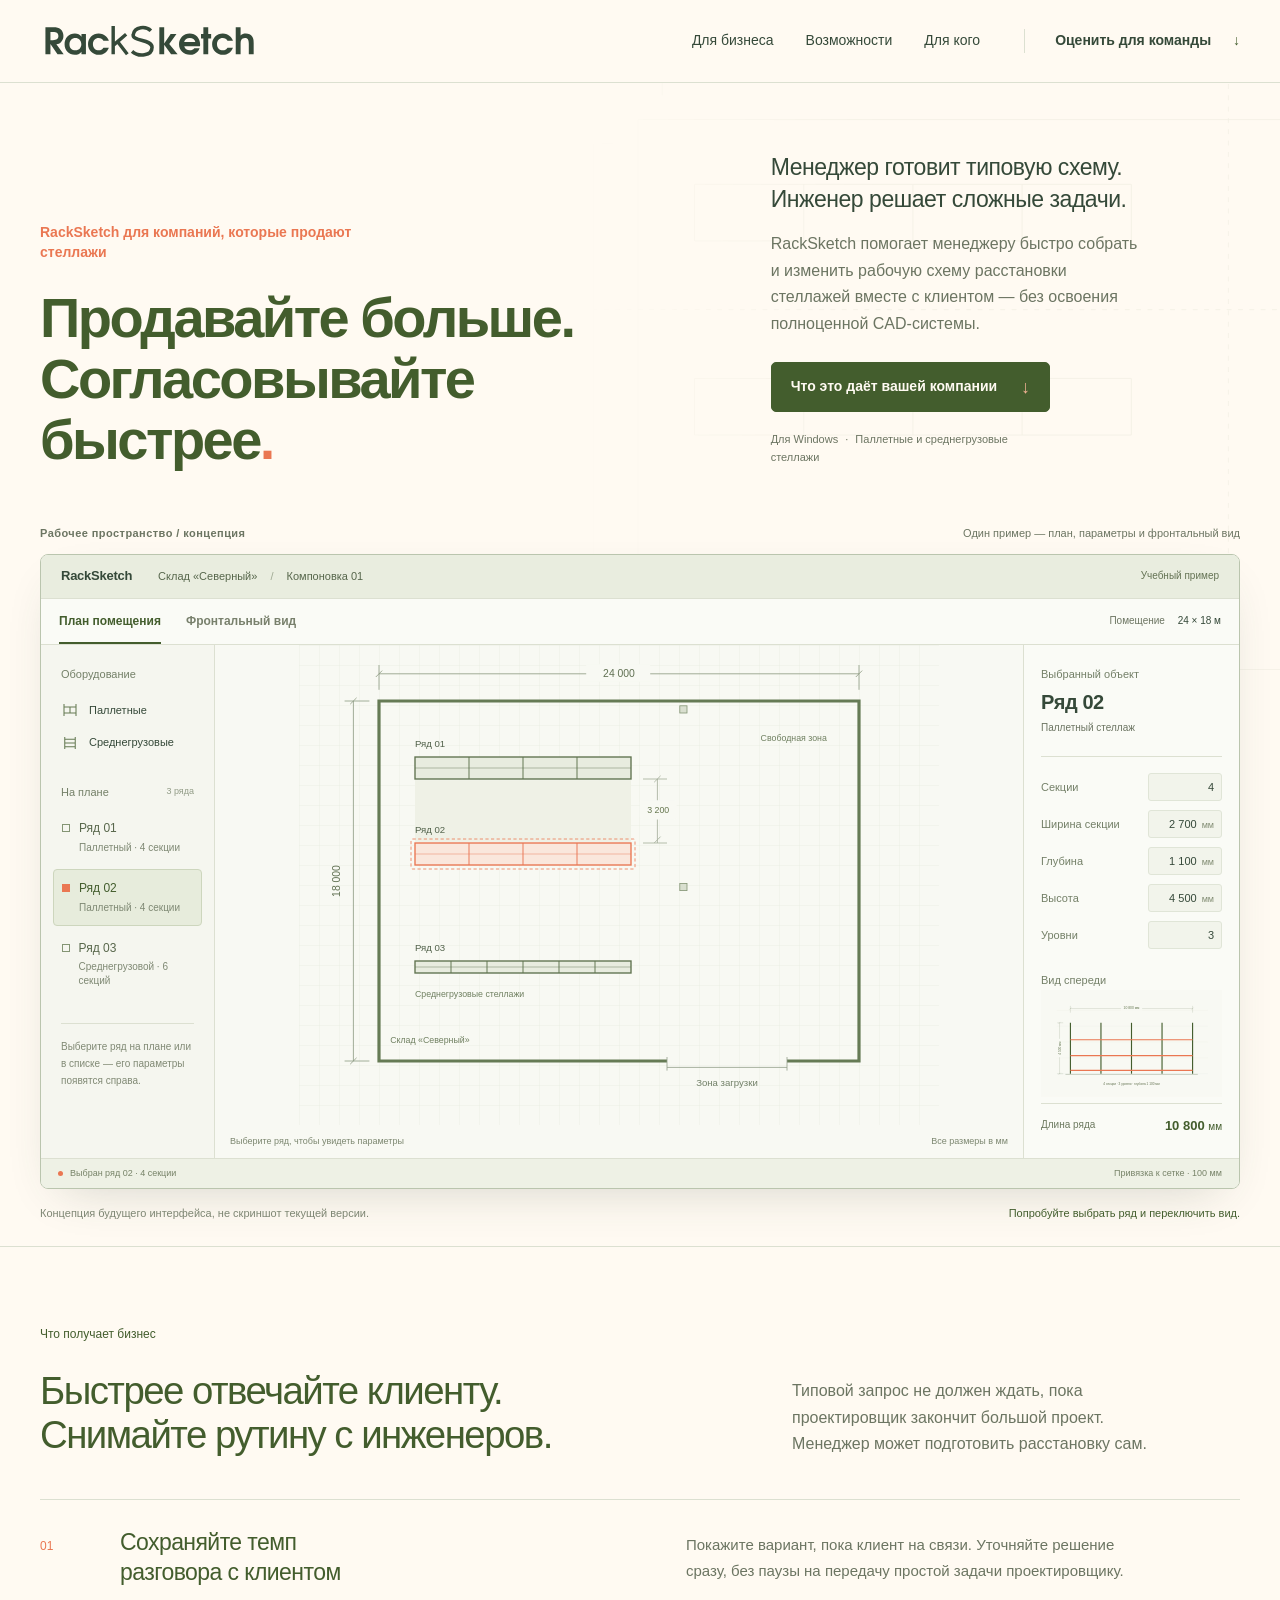
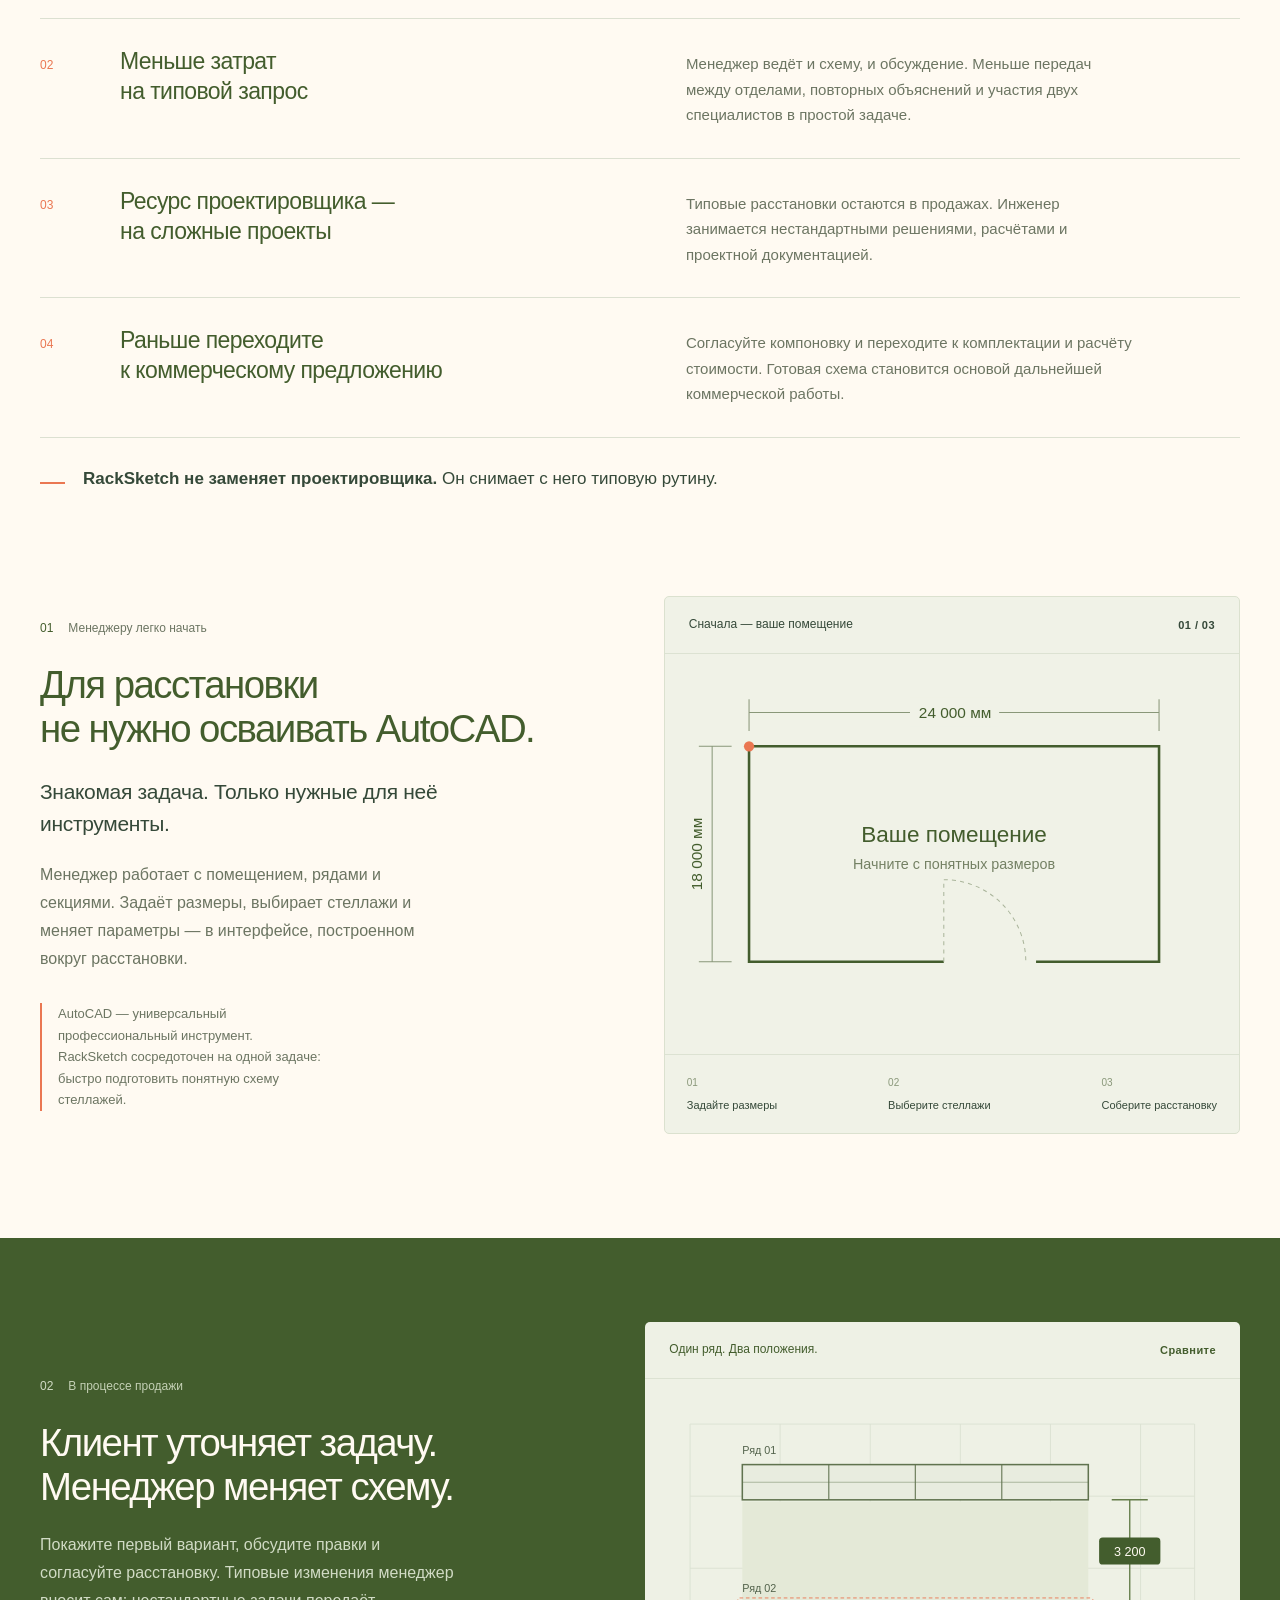
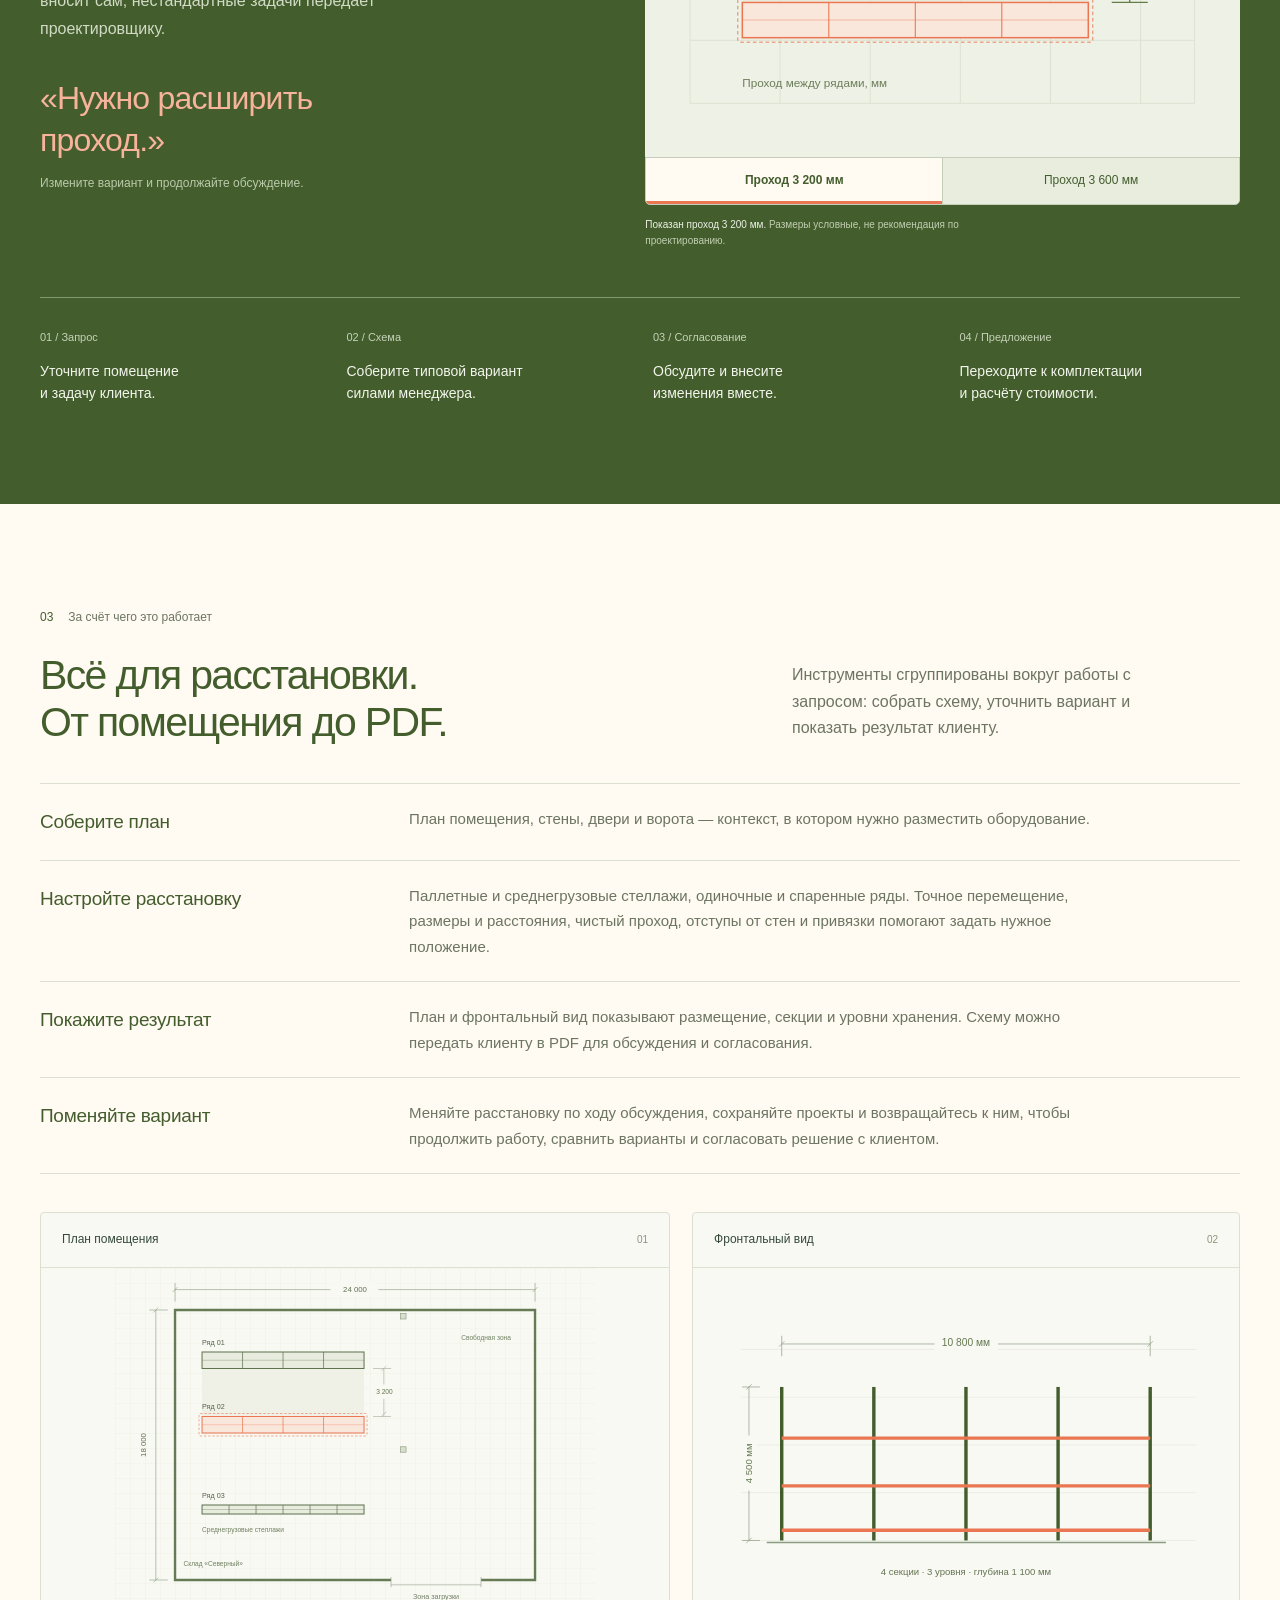
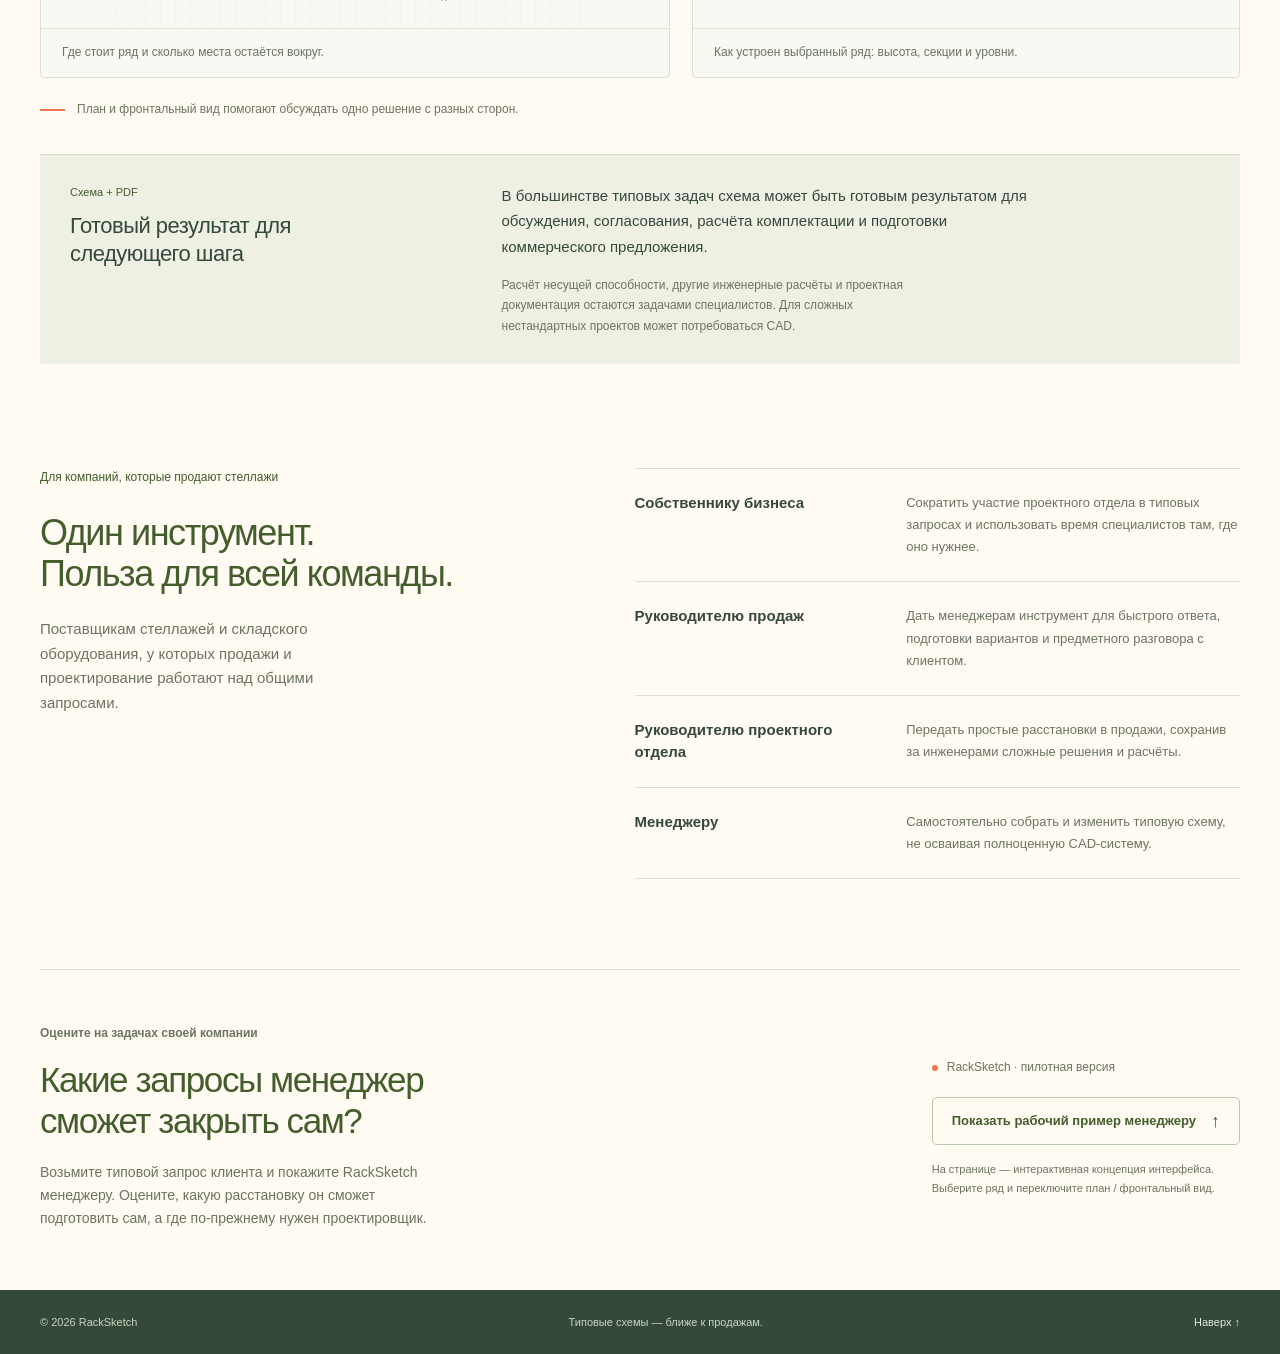
==== commit 0ad33391: "Add files via upload" ====
--- a/index.html
+++ b/index.html
@@ -3,8 +3,8 @@
 <head>
   <meta charset="utf-8">
   <meta name="viewport" content="width=device-width, initial-scale=1">
-  <title>RackSketch — расстановка, понятная вам и клиенту</title>
-  <meta name="description" content="Готовая схема расстановки стеллажей для обсуждения и согласования с клиентом. Понятный старт без освоения AutoCAD, план помещения и фронтальный вид в RackSketch.">
+  <title>RackSketch — готовая схема клиенту без очереди к проектировщику</title>
+  <meta name="description" content="RackSketch помогает менеджерам готовить и согласовывать типовые схемы расстановки стеллажей без очереди к проектировщику. Меньше рутины у инженеров, быстрее переход к коммерческому предложению.">
   <meta name="theme-color" content="#435D2D">
   <link rel="icon" href="favicon.svg" type="image/svg+xml">
   <link rel="stylesheet" href="styles.css">
@@ -15,8 +15,8 @@
   <header class="site-header">
     <div class="container header-inner">
       <a class="brand" href="#top" aria-label="RackSketch — на главную"><img src="racksketch-wordmark-05.svg" width="370" height="78" alt="RackSketch"></a>
-      <nav aria-label="Основная навигация"><a href="#workflow">Как работает</a><a href="#views">Возможности</a><a href="#audience">Для кого</a></nav>
-      <a class="header-link" href="#project">О проекте <span aria-hidden="true">↗</span></a>
+      <nav aria-label="Основная навигация"><a href="#business">Для бизнеса</a><a href="#views">Возможности</a><a href="#audience">Для кого</a></nav>
+      <a class="header-link" href="#project">Оценить для команды <span aria-hidden="true">↓</span></a>
     </div>
   </header>
   <main id="main">
@@ -25,18 +25,18 @@
       <div class="container">
         <div class="hero-intro">
           <div class="hero-heading">
-            <p class="eyebrow coral">Расстановка стеллажей для работы с клиентом</p>
-            <h1>Расстановка,<br>понятная вам<br>и клиенту<span class="full-stop">.</span></h1>
+            <p class="eyebrow coral">RackSketch для компаний, которые продают стеллажи</p>
+            <h1>Продавайте больше.<br>Согласовывайте<br>быстрее<span class="full-stop">.</span></h1>
           </div>
           <div class="hero-copy">
-            <p class="hero-description">От размеров помещения<br class="desktop-br"> до готовой схемы расстановки.</p>
-            <p>Создавайте план, меняйте его вместе с клиентом и согласовывайте решение прямо во время обсуждения.</p>
-            <a class="button" href="#product">Посмотреть, как это работает <span aria-hidden="true">↓</span></a>
+            <p class="hero-description">Менеджер готовит типовую схему.<br>Инженер решает сложные задачи.</p>
+            <p>RackSketch помогает менеджеру быстро собрать и изменить рабочую схему расстановки стеллажей вместе с клиентом — без освоения полноценной CAD-системы.</p>
+            <a class="button" href="#business">Что это даёт вашей компании <span aria-hidden="true">↓</span></a>
             <p class="platform">Для Windows <span>·</span> Паллетные и среднегрузовые стеллажи</p>
           </div>
         </div>
         <figure class="product-figure" id="product">
-          <div class="product-topnote"><span class="technical-label">Рабочее пространство / концепция</span><span>План → выбор ряда → параметры</span></div>
+          <div class="product-topnote"><span class="technical-label">Рабочее пространство / концепция</span><span>Один пример — план, параметры и фронтальный вид</span></div>
           <noscript><p class="noscript-note">Схема показана статично. Для выбора рядов и переключения видов включите JavaScript.</p></noscript>
           <div class="product-app" aria-label="Интерактивная концепция интерфейса RackSketch">
             <div class="app-titlebar"><span class="app-name">RackSketch</span><span class="project-name">Склад «Северный» <span>/</span> Компоновка 01</span><span class="app-example">Учебный пример</span></div>
@@ -72,41 +72,63 @@
       </div>
     </section>
 
+
+    <section class="business-section" id="business">
+      <div class="container" data-reveal>
+        <div class="business-heading"><div><p class="section-index">Что получает бизнес</p><h2>Быстрее отвечайте клиенту.<br>Снимайте рутину с инженеров.</h2></div><p>Типовой запрос не должен ждать, пока проектировщик закончит большой проект. Менеджер может подготовить расстановку сам.</p></div>
+        <div class="benefit-rows">
+          <article><span class="benefit-number">01</span><h3>Сохраняйте темп<br>разговора с клиентом</h3><p>Покажите вариант, пока клиент на связи. Уточняйте решение сразу, без паузы на передачу простой задачи проектировщику.</p></article>
+          <article><span class="benefit-number">02</span><h3>Меньше затрат<br>на типовой запрос</h3><p>Менеджер ведёт и схему, и обсуждение. Меньше передач между отделами, повторных объяснений и участия двух специалистов в простой задаче.</p></article>
+          <article><span class="benefit-number">03</span><h3>Ресурс проектировщика —<br>на сложные проекты</h3><p>Типовые расстановки остаются в продажах. Инженер занимается нестандартными решениями, расчётами и проектной документацией.</p></article>
+          <article><span class="benefit-number">04</span><h3>Раньше переходите<br>к коммерческому предложению</h3><p>Согласуйте компоновку и переходите к комплектации и расчёту стоимости. Готовая схема становится основой дальнейшей коммерческой работы.</p></article>
+        </div>
+        <div class="engineer-message"><span class="coral-dash" aria-hidden="true"></span><p><strong>RackSketch не заменяет проектировщика.</strong> Он снимает с него типовую рутину.</p></div>
+      </div>
+    </section>
+
     <section class="story-section start-section" id="workflow">
       <div class="container start-grid" data-reveal>
-        <div class="section-copy"><p class="section-index">01 <span>Начать с задачи</span></p><h2>Быстрый старт<br>без AutoCAD.</h2><p class="lead">Для рабочей схемы не нужно осваивать целую CAD-систему.</p><p>Начните с того, что уже знаете: размеров помещения, типа стеллажей и количества секций. Основные действия — на виду, параметры — понятным языком.</p><p class="margin-note">Чтобы менеджер мог работать со схемой сам, прямо во время разговора.</p></div>
+        <div class="section-copy"><p class="section-index">01 <span>Менеджеру легко начать</span></p><h2>Для расстановки<br>не нужно осваивать AutoCAD.</h2><p class="lead">Знакомая задача. Только нужные для неё инструменты.</p><p>Менеджер работает с помещением, рядами и секциями. Задаёт размеры, выбирает стеллажи и меняет параметры — в интерфейсе, построенном вокруг расстановки.</p><p class="margin-note">AutoCAD — универсальный профессиональный инструмент. RackSketch сосредоточен на одной задаче: быстро подготовить понятную схему стеллажей.</p></div>
         <div class="start-study"><div class="study-heading"><span>Сначала — ваше помещение</span><span class="technical-label">01 / 03</span></div><img src="assets/room-start.svg" width="560" height="390" alt="Задание размеров помещения 24 на 18 метров" loading="lazy"><ol class="start-steps"><li><span>01</span>Задайте размеры</li><li><span>02</span>Выберите стеллажи</li><li><span>03</span>Соберите расстановку</li></ol></div>
       </div>
     </section>
 
     <section class="conversation-section" id="changes">
       <div class="container conversation-grid" data-reveal>
-        <div class="section-copy"><p class="section-index">02 <span>Уточнить вместе</span></p><h2>Клиент меняет вводные.<br>Вы меняете план.</h2><p>Сдвинуть ряд, изменить количество секций, освободить место. Показывайте изменения в контексте всего помещения — обсуждать конкретную схему проще.</p><blockquote>«А если сделать<br>проход шире?»</blockquote><p class="quote-note">Обычный вопрос. Наглядный ответ.</p></div>
+        <div class="section-copy"><p class="section-index">02 <span>В процессе продажи</span></p><h2>Клиент уточняет задачу.<br>Менеджер меняет схему.</h2><p>Покажите первый вариант, обсудите правки и согласуйте расстановку. Типовые изменения менеджер вносит сам; нестандартные задачи передаёт проектировщику.</p><blockquote>«Нужно расширить<br>проход.»</blockquote><p class="quote-note">Измените вариант и продолжайте обсуждение.</p></div>
         <figure class="change-study"><div class="study-heading"><span>Один ряд. Два положения.</span><span class="technical-label">Сравните</span></div><div class="change-canvas"><svg xmlns="http://www.w3.org/2000/svg" viewBox="0 0 660 420" role="img" aria-label="Демонстрация изменения прохода между двумя рядами стеллажей." fill="none" font-family="Segoe UI, Arial, sans-serif"><rect width="660" height="420" fill="#eef1e5"/><g stroke="#dbe1d2"><path d="M50 50H610V360H50zM50 130H610M50 210H610M50 290H610M150 50V360M250 50V360M350 50V360M450 50V360M550 50V360"/></g><g class="rack-row"><rect class="rack-fill" x="108" y="95" width="384" height="39.1" fill="#e8ecdf" stroke="#60734f" stroke-width="1.7"/><g class="rack-lines" stroke="#60734f" stroke-width="1.2"><path d="M204 95v39.1"/><path d="M300 95v39.1"/><path d="M396 95v39.1"/><path d="M108 114.55h384" opacity=".45"/></g><rect class="row-focus" x="103" y="90" width="394" height="49.1" rx="2" stroke="#EA7752" stroke-dasharray="4 3" opacity="0"/><text x="108" y="83" fill="#52624b" font-size="12">Ряд 01</text></g><rect x="108" y="136" width="384" height="110" fill="#e4e9d7"/><g id="moving-row"><g class="rack-row is-selected"><rect class="rack-fill" x="108" y="248" width="384" height="39.1" fill="#fae7dc" stroke="#EA7752" stroke-width="1.7"/><g class="rack-lines" stroke="#EA7752" stroke-width="1.2"><path d="M204 248v39.1"/><path d="M300 248v39.1"/><path d="M396 248v39.1"/><path d="M108 267.55h384" opacity=".45"/></g><rect class="row-focus" x="103" y="243" width="394" height="49.1" rx="2" stroke="#EA7752" stroke-dasharray="4 3" opacity="1"/><text x="108" y="236" fill="#52624b" font-size="12">Ряд 02</text></g></g><g stroke="#647c49" stroke-width="1.5"><path d="M518 134H558M538 134V248" id="aisle-dimension"/><path id="aisle-bottom" d="M518 248H558"/></g><rect x="504" y="176" width="68" height="30" rx="4" fill="#435D2D"/><text id="aisle-label" x="538" y="196" fill="#fffaf2" font-size="14" text-anchor="middle">3 200</text><text x="108" y="342" fill="#6c7d5a" font-size="13">Проход между рядами, мм</text></svg></div><div class="change-controls" role="group" aria-label="Ширина прохода в иллюстрации"><button data-aisle="3200" aria-pressed="true">Проход 3 200 мм</button><button data-aisle="3600" aria-pressed="false">Проход 3 600 мм</button></div><figcaption><span data-aisle-status role="status">Показан проход 3 200 мм.</span> Размеры условные, не рекомендация по проектированию.</figcaption></figure>
       </div>
+
+      <ol class="container sales-flow" aria-label="Работа с запросом клиента" data-reveal>
+        <li><span>01 / Запрос</span><p>Уточните помещение<br>и задачу клиента.</p></li>
+        <li><span>02 / Схема</span><p>Соберите типовой вариант<br>силами менеджера.</p></li>
+        <li><span>03 / Согласование</span><p>Обсудите и внесите<br>изменения вместе.</p></li>
+        <li><span>04 / Предложение</span><p>Переходите к комплектации<br>и расчёту стоимости.</p></li>
+      </ol>
     </section>
 
     <section class="story-section views-section" id="views">
       <div class="container" data-reveal>
-        <div class="section-topline"><div><p class="section-index">03 <span>Увидеть целиком</span></p><h2>Место в помещении.<br>Устройство стеллажа.</h2></div><p>План помогает обсудить размещение и проходы. Фронтальный вид — высоту, секции и уровни. Два взгляда на одно решение.</p></div>
+        <div class="section-topline"><div><p class="section-index">03 <span>За счёт чего это работает</span></p><h2>Всё для расстановки.<br>От помещения до PDF.</h2></div><p>Инструменты сгруппированы вокруг работы с запросом: собрать схему, уточнить вариант и показать результат клиенту.</p></div>
+        <div class="task-features">
+          <article><h3>Соберите план</h3><p>План помещения, стены, двери и ворота — контекст, в котором нужно разместить оборудование.</p></article>
+          <article><h3>Настройте расстановку</h3><p>Паллетные и среднегрузовые стеллажи, одиночные и спаренные ряды. Точное перемещение, размеры и расстояния, чистый проход, отступы от стен и привязки помогают задать нужное положение.</p></article>
+          <article><h3>Покажите результат</h3><p>План и фронтальный вид показывают размещение, секции и уровни хранения. Схему можно передать клиенту в PDF для обсуждения и согласования.</p></article>
+          <article><h3>Поменяйте вариант</h3><p>Меняйте расстановку по ходу обсуждения, сохраняйте проекты и возвращайтесь к ним, чтобы продолжить работу, сравнить варианты и согласовать решение с клиентом.</p></article>
+        </div>
         <div class="views-comparison"><figure class="plan-study"><div class="study-heading"><span>План помещения</span><span class="view-badge">01</span></div><svg xmlns="http://www.w3.org/2000/svg" viewBox="0 0 800 600" role="img" aria-label="План склада 24 на 18 метров. Два паллетных ряда по четыре секции и среднегрузовой ряд из шести секций." fill="none" font-family="Segoe UI, Arial, sans-serif"><defs><pattern id="detail-grid" width="25" height="25" patternUnits="userSpaceOnUse"><path d="M25 0H0V25" stroke="#dfe5d8" stroke-width=".6"/></pattern></defs><rect width="800" height="600" fill="#f8f9f3"/><rect width="800" height="600" fill="url(#detail-grid)"/><g stroke="#8c9a80" stroke-width="1"><path d="M100 56V25M700 56V25M100 36H700M88 70H57M88 520H57M68 70V520"/><path d="m96 40 8-8m592 8 8-8M64 74l8-8m-8 458 8-8"/></g><g fill="#617153" font-size="13"><rect x="359" y="24" width="80" height="22" fill="#f8f9f3"/><text x="400" y="40" text-anchor="middle">24 000</text><text transform="translate(51 295) rotate(-90)" text-anchor="middle">18 000</text></g><path d="M460 520H100V70H700V520H610" stroke="#667b55" stroke-width="4"/><path d="M460 528H610M460 515v17m150-17v17" stroke="#94a08b"/><text x="535" y="551" fill="#728068" font-size="12" text-anchor="middle">Зона загрузки</text><g fill="#d9dfcf" stroke="#839474"><rect x="476" y="76" width="9" height="9"/><rect x="476" y="298" width="9" height="9"/></g><rect x="145" y="169" width="270" height="77" fill="#eff1e6"/><g stroke="#a3ad97" stroke-width="1"><path d="M430 167.5h30m-30 80h30m-12-80v80m-4-76 8-8m-8 84 8-8"/></g><rect x="426" y="194" width="46" height="24" rx="3" fill="#f8f9f3"/><text x="449" y="210" fill="#65764e" font-size="11" text-anchor="middle">3 200</text><g class="rack-row"><rect class="rack-fill" x="145" y="140" width="270.0" height="27.5" fill="#e8ecdf" stroke="#60734f" stroke-width="1.7"/><g class="rack-lines" stroke="#60734f" stroke-width="1.2"><path d="M212.5 140v27.5"/><path d="M280.0 140v27.5"/><path d="M347.5 140v27.5"/><path d="M145 153.75h270.0" opacity=".45"/></g><rect class="row-focus" x="140" y="135" width="280.0" height="37.5" rx="2" stroke="#EA7752" stroke-dasharray="4 3" opacity="0"/><text x="145" y="128" fill="#52624b" font-size="12">Ряд 01</text></g><g class="rack-row is-selected"><rect class="rack-fill" x="145" y="247.5" width="270.0" height="27.5" fill="#fae7dc" stroke="#EA7752" stroke-width="1.7"/><g class="rack-lines" stroke="#EA7752" stroke-width="1.2"><path d="M212.5 247.5v27.5"/><path d="M280.0 247.5v27.5"/><path d="M347.5 247.5v27.5"/><path d="M145 261.25h270.0" opacity=".45"/></g><rect class="row-focus" x="140" y="242.5" width="280.0" height="37.5" rx="2" stroke="#EA7752" stroke-dasharray="4 3" opacity="1"/><text x="145" y="235.5" fill="#52624b" font-size="12">Ряд 02</text></g><g class="rack-row"><rect class="rack-fill" x="145" y="395" width="270" height="15" fill="#e8ecdf" stroke="#60734f" stroke-width="1.7"/><g class="rack-lines" stroke="#60734f" stroke-width="1.2"><path d="M190 395v15"/><path d="M235 395v15"/><path d="M280 395v15"/><path d="M325 395v15"/><path d="M370 395v15"/><path d="M145 402.5h270" opacity=".45"/></g><rect class="row-focus" x="140" y="390" width="280" height="25" rx="2" stroke="#EA7752" stroke-dasharray="4 3" opacity="0"/><text x="145" y="383" fill="#52624b" font-size="12">Ряд 03</text></g><g fill="#708061" font-size="11"><text x="145" y="440">Среднегрузовые стеллажи</text><text x="577" y="120">Свободная зона</text><text x="114" y="497">Склад «Северный»</text></g></svg><figcaption>Где стоит ряд и сколько места остаётся вокруг.</figcaption></figure><figure class="front-study"><div class="study-heading"><span>Фронтальный вид</span><span class="view-badge">02</span></div><div class="front-study-inner"><svg xmlns="http://www.w3.org/2000/svg" viewBox="0 0 800 470" role="img" aria-label="Фронтальный вид выбранного ряда: четыре секции, три уровня, высота 4500 мм." fill="none" font-family="Segoe UI, Arial, sans-serif"><rect width="800" height="470" fill="#f8f9f3"/><g stroke="#e5e9df"><path d="M70 90H738M70 160H738M70 230H738M70 300H738M70 370H738"/></g><path d="M130 100V70m540 30V70M130 82H670m-544 4 8-8m532 8 8-8" stroke="#8c9a80"/><rect x="354" y="68" width="93" height="24" fill="#f8f9f3"/><text data-front-width="true" x="400" y="85" fill="#667953" font-size="15" text-anchor="middle">10 800 мм</text><g data-front-pallet="true"><path d="M130 145V370" stroke="#435D2D" stroke-width="5"/><path d="M265 145V370" stroke="#435D2D" stroke-width="5"/><path d="M400 145V370" stroke="#435D2D" stroke-width="5"/><path d="M535 145V370" stroke="#435D2D" stroke-width="5"/><path d="M670 145V370" stroke="#435D2D" stroke-width="5"/><path d="M130 220H670" stroke="#EA7752" stroke-width="5"/><path d="M130 290H670" stroke="#EA7752" stroke-width="5"/><path d="M130 355H670" stroke="#EA7752" stroke-width="5"/></g><g data-front-medium="true" style="display:none"><path d="M130 220V370" stroke="#435D2D" stroke-width="4"/><path d="M220 220V370" stroke="#435D2D" stroke-width="4"/><path d="M310 220V370" stroke="#435D2D" stroke-width="4"/><path d="M400 220V370" stroke="#435D2D" stroke-width="4"/><path d="M490 220V370" stroke="#435D2D" stroke-width="4"/><path d="M580 220V370" stroke="#435D2D" stroke-width="4"/><path d="M670 220V370" stroke="#435D2D" stroke-width="4"/><path d="M130 244H670" stroke="#EA7752" stroke-width="4"/><path d="M130 281H670" stroke="#EA7752" stroke-width="4"/><path d="M130 318H670" stroke="#EA7752" stroke-width="4"/><path d="M130 355H670" stroke="#EA7752" stroke-width="4"/></g><path data-front-dimension="true" d="M98 145H72m26 225H72M82 145v225m-4-221 8-8m-8 233 8-8" stroke="#8c9a80"/><rect data-front-height-bg="true" x="70" y="216" width="24" height="81" fill="#f8f9f3"/><text data-front-height="true" transform="translate(87 257) rotate(-90)" text-anchor="middle" fill="#667953" font-size="14">4 500 мм</text><path d="M108 373H693" stroke="#8c9a80" stroke-width="2"/><text data-front-caption="true" x="400" y="421" fill="#647452" font-size="14" text-anchor="middle">4 секции · 3 уровня · глубина 1 100 мм</text></svg></div><figcaption>Как устроен выбранный ряд: высота, секции и уровни.</figcaption></figure></div>
-        <div class="view-footnote"><span class="coral-dash" aria-hidden="true"></span><p>Один выбранный ряд — согласованные параметры на плане и во фронтальном виде.</p></div>
-      </div>
-    </section>
+        <div class="view-footnote"><span class="coral-dash" aria-hidden="true"></span><p>План и фронтальный вид помогают обсуждать одно решение с разных сторон.</p></div>
+        <div class="result-summary"><div><span class="result-format">Схема + PDF</span><h3>Готовый результат для следующего шага</h3></div><div><p>В большинстве типовых задач схема может быть готовым результатом для обсуждения, согласования, расчёта комплектации и подготовки коммерческого предложения.</p><p class="scope-note">Расчёт несущей способности, другие инженерные расчёты и проектная документация остаются задачами специалистов. Для сложных нестандартных проектов может потребоваться CAD.</p></div></div>
 
-    <section class="result-section" id="result">
-      <div class="container result-grid" data-reveal>
-        <figure class="layout-sheet"><div class="sheet-heading"><strong>Склад «Северный»</strong><span>Схема расстановки / 01</span></div><svg xmlns="http://www.w3.org/2000/svg" viewBox="0 0 800 600" role="img" aria-label="План склада 24 на 18 метров. Два паллетных ряда по четыре секции и среднегрузовой ряд из шести секций." fill="none" font-family="Segoe UI, Arial, sans-serif"><defs><pattern id="sheet-grid" width="25" height="25" patternUnits="userSpaceOnUse"><path d="M25 0H0V25" stroke="#dfe5d8" stroke-width=".6"/></pattern></defs><rect width="800" height="600" fill="#f8f9f3"/><rect width="800" height="600" fill="url(#sheet-grid)"/><g stroke="#8c9a80" stroke-width="1"><path d="M100 56V25M700 56V25M100 36H700M88 70H57M88 520H57M68 70V520"/><path d="m96 40 8-8m592 8 8-8M64 74l8-8m-8 458 8-8"/></g><g fill="#617153" font-size="13"><rect x="359" y="24" width="80" height="22" fill="#f8f9f3"/><text x="400" y="40" text-anchor="middle">24 000</text><text transform="translate(51 295) rotate(-90)" text-anchor="middle">18 000</text></g><path d="M460 520H100V70H700V520H610" stroke="#667b55" stroke-width="4"/><path d="M460 528H610M460 515v17m150-17v17" stroke="#94a08b"/><text x="535" y="551" fill="#728068" font-size="12" text-anchor="middle">Зона загрузки</text><g fill="#d9dfcf" stroke="#839474"><rect x="476" y="76" width="9" height="9"/><rect x="476" y="298" width="9" height="9"/></g><rect x="145" y="169" width="270" height="77" fill="#eff1e6"/><g stroke="#a3ad97" stroke-width="1"><path d="M430 167.5h30m-30 80h30m-12-80v80m-4-76 8-8m-8 84 8-8"/></g><rect x="426" y="194" width="46" height="24" rx="3" fill="#f8f9f3"/><text x="449" y="210" fill="#65764e" font-size="11" text-anchor="middle">3 200</text><g class="rack-row"><rect class="rack-fill" x="145" y="140" width="270.0" height="27.5" fill="#e8ecdf" stroke="#60734f" stroke-width="1.7"/><g class="rack-lines" stroke="#60734f" stroke-width="1.2"><path d="M212.5 140v27.5"/><path d="M280.0 140v27.5"/><path d="M347.5 140v27.5"/><path d="M145 153.75h270.0" opacity=".45"/></g><rect class="row-focus" x="140" y="135" width="280.0" height="37.5" rx="2" stroke="#EA7752" stroke-dasharray="4 3" opacity="0"/><text x="145" y="128" fill="#52624b" font-size="12">Ряд 01</text></g><g class="rack-row is-selected"><rect class="rack-fill" x="145" y="247.5" width="270.0" height="27.5" fill="#fae7dc" stroke="#EA7752" stroke-width="1.7"/><g class="rack-lines" stroke="#EA7752" stroke-width="1.2"><path d="M212.5 247.5v27.5"/><path d="M280.0 247.5v27.5"/><path d="M347.5 247.5v27.5"/><path d="M145 261.25h270.0" opacity=".45"/></g><rect class="row-focus" x="140" y="242.5" width="280.0" height="37.5" rx="2" stroke="#EA7752" stroke-dasharray="4 3" opacity="1"/><text x="145" y="235.5" fill="#52624b" font-size="12">Ряд 02</text></g><g class="rack-row"><rect class="rack-fill" x="145" y="395" width="270" height="15" fill="#e8ecdf" stroke="#60734f" stroke-width="1.7"/><g class="rack-lines" stroke="#60734f" stroke-width="1.2"><path d="M190 395v15"/><path d="M235 395v15"/><path d="M280 395v15"/><path d="M325 395v15"/><path d="M370 395v15"/><path d="M145 402.5h270" opacity=".45"/></g><rect class="row-focus" x="140" y="390" width="280" height="25" rx="2" stroke="#EA7752" stroke-dasharray="4 3" opacity="0"/><text x="145" y="383" fill="#52624b" font-size="12">Ряд 03</text></g><g fill="#708061" font-size="11"><text x="145" y="440">Среднегрузовые стеллажи</text><text x="577" y="120">Свободная зона</text><text x="114" y="497">Склад «Северный»</text></g></svg><div class="sheet-footer"><span>24 × 18 м</span><span>Паллетные + среднегрузовые</span></div><figcaption>Пример рабочей схемы для обсуждения</figcaption></figure>
-        <div class="section-copy"><p class="section-index">04 <span>Договориться о решении</span></p><h2>Готовая схема.<br>Предметный разговор.</h2><p class="lead">Во многих типовых задачах этого достаточно, чтобы согласовать расстановку с клиентом.</p><ol class="result-list"><li><span>01</span><div><h3>Показать</h3><p>Объяснить, как оборудование разместится в помещении.</p></div></li><li><span>02</span><div><h3>Согласовать</h3><p>Обсудить изменения и зафиксировать подходящую компоновку.</p></div></li><li><span>03</span><div><h3>Перейти к предложению</h3><p>Использовать согласованную схему для расчёта комплектации и коммерческой работы.</p></div></li></ol><p class="scope-note">RackSketch решает задачу расстановки. Инженерные расчёты и полная проектная документация остаются отдельными задачами.</p></div>
       </div>
     </section>
 
     <section class="audience-section" id="audience">
-      <div class="container audience-grid" data-reveal><div><p class="section-index">Для вашей команды</p><h2>Ближе к задаче.<br>Ближе к клиенту.</h2></div><div class="audience-list"><article><h3>Продажи стеллажей</h3><p>Быстро собрать, изменить и показать клиенту готовую схему прямо во время обсуждения.</p></article><article><h3>Проектировщики</h3><p>Быстрее выполнять типовые компоновки и вносить изменения без лишней ручной отрисовки.</p></article><article><h3>Поставщики оборудования</h3><p>Согласовать расстановку и быстрее перейти к комплектации и коммерческому предложению.</p></article></div></div>
+      <div class="container audience-grid" data-reveal><div><p class="section-index">Для компаний, которые продают стеллажи</p><h2>Один инструмент.<br>Польза для всей команды.</h2><p class="audience-intro">Поставщикам стеллажей и складского оборудования, у которых продажи и проектирование работают над общими запросами.</p></div><div class="audience-list"><article><h3>Собственнику бизнеса</h3><p>Сократить участие проектного отдела в типовых запросах и использовать время специалистов там, где оно нужнее.</p></article><article><h3>Руководителю продаж</h3><p>Дать менеджерам инструмент для быстрого ответа, подготовки вариантов и предметного разговора с клиентом.</p></article><article><h3>Руководителю проектного отдела</h3><p>Передать простые расстановки в продажи, сохранив за инженерами сложные решения и расчёты.</p></article><article><h3>Менеджеру</h3><p>Самостоятельно собрать и изменить типовую схему, не осваивая полноценную CAD-систему.</p></article></div></div>
     </section>
 
-    <section class="project-section" id="project"><div class="container project-inner" data-reveal><div><p class="eyebrow">Развиваем RackSketch</p><h2>Рабочий инструмент.<br>С понятной задачей.</h2><p>Дорабатываем компоновку и проверяем рабочие сценарии. Программа проходит пилотную проверку.</p></div><div class="project-action"><span class="project-status"><i aria-hidden="true"></i>В разработке</span><a class="button" href="#product">Изучить концепцию интерфейса <span aria-hidden="true">↑</span></a><p>Выбор ряда и переключение видов<br>доступны в примере на этой странице.</p></div></div></section>
+    <section class="project-section" id="project"><div class="container project-inner" data-reveal><div><p class="eyebrow">Оцените на задачах своей компании</p><h2>Какие запросы менеджер<br>сможет закрыть сам?</h2><p>Возьмите типовой запрос клиента и покажите RackSketch менеджеру. Оцените, какую расстановку он сможет подготовить сам, а где по-прежнему нужен проектировщик.</p></div><div class="project-action"><span class="project-status"><i aria-hidden="true"></i>RackSketch · пилотная версия</span><a class="button" href="#product">Показать рабочий пример менеджеру <span aria-hidden="true">↑</span></a><p>На странице — интерактивная концепция интерфейса.<br>Выберите ряд и переключите план / фронтальный вид.</p></div></div></section>
   </main>
-  <footer><div class="container footer-inner"><span>© 2026 RackSketch</span><span>Создать. Изменить. Показать. Согласовать.</span><a href="#top">Наверх ↑</a></div></footer>
+  <footer><div class="container footer-inner"><span>© 2026 RackSketch</span><span>Типовые схемы — ближе к продажам.</span><a href="#top">Наверх ↑</a></div></footer>
 </body>
 </html>
--- a/styles.css
+++ b/styles.css
@@ -19,3 +19,49 @@
 @media(prefers-reduced-motion:reduce){html{scroll-behavior:auto}*,*::before,*::after{animation:none!important;transition:none!important}.reveal-ready{opacity:1;transform:none}}
 .noscript-note{padding:12px 16px;border:1px solid var(--line);font-size:12px;margin-bottom:12px;color:var(--muted)}
 @media print{.site-header{position:static}.reveal-ready{opacity:1;transform:none}.button,.header-link,.interaction-hint{display:none}body{print-color-adjust:exact}.product-app,.start-study,.change-study,.layout-sheet{break-inside:avoid}}
+
+/* v0.7 — business-first copy and editorial benefit rows. Existing UI is intact. */
+.hero-intro{grid-template-columns:1.24fr .86fr;gap:54px}
+h1{font-size:clamp(43px,4.45vw,62px);line-height:1.09;letter-spacing:-.045em}
+.hero-description{font-size:23px;line-height:1.4}
+.hero-copy>p:not(.hero-description):not(.platform){font-size:16px}
+.hero-heading .eyebrow{max-width:42ch}
+.business-section{padding:78px 0 0}
+.business-heading{display:grid;grid-template-columns:1.2fr .8fr;gap:80px;align-items:end;margin-bottom:42px}
+.business-heading h2{font-size:clamp(30px,3vw,41px)}
+.business-heading>p{font-size:16px;color:var(--muted);max-width:41ch}
+.benefit-rows{border-top:1px solid var(--line)}
+.benefit-rows article{display:grid;grid-template-columns:52px 1fr 1.03fr;gap:28px;padding:28px 0 30px;border-bottom:1px solid var(--line);align-items:baseline}
+.benefit-number{font-size:12px;color:var(--coral);font-variant-numeric:tabular-nums}
+.benefit-rows h3{font-size:23px;font-weight:500;letter-spacing:-.025em;line-height:1.3;color:var(--olive)}
+.benefit-rows p{font-size:15px;color:var(--muted);line-height:1.7;max-width:54ch}
+.engineer-message{display:flex;gap:18px;align-items:baseline;padding:27px 0 0;font-size:17px;line-height:1.6}
+.engineer-message strong{font-weight:600}
+.start-section h2{font-size:clamp(31px,3vw,42px)}
+.sales-flow{list-style:none;display:grid;grid-template-columns:repeat(4,1fr);gap:26px;margin-top:48px;padding:25px 0 0;border-top:1px solid #849971}
+.sales-flow li{padding-right:8px}
+.sales-flow span{font-size:11px;color:#c6d2b9}
+.sales-flow p{font-size:14px;line-height:1.6;color:#f2f5eb;margin-top:10px}
+.task-features{margin:-6px 0 38px;border-top:1px solid var(--line)}
+.task-features article{display:grid;grid-template-columns:.56fr 1.44fr;gap:46px;padding:22px 0;border-bottom:1px solid var(--line)}
+.task-features h3{font-size:19px;font-weight:500;letter-spacing:-.015em;color:var(--olive)}
+.task-features p{font-size:15px;line-height:1.7;color:var(--muted);max-width:85ch}
+.result-summary{display:grid;grid-template-columns:.7fr 1.3fr;gap:50px;background:#eef0e4;border-top:1px solid #d8dfca;padding:28px 30px;margin-top:34px}
+.result-format{display:block;font-size:11px;color:var(--olive);margin-bottom:11px}
+.result-summary h3{font-size:22px;font-weight:500;letter-spacing:-.025em;line-height:1.3;max-width:24ch}
+.result-summary p{font-size:15px;color:var(--ink);line-height:1.7;max-width:64ch}
+.result-summary .scope-note{font-size:12px;line-height:1.7;color:var(--muted);margin-top:16px}
+.audience-section{padding-top:0}
+.audience-intro{font-size:15px;color:var(--muted);max-width:39ch;margin-top:22px}
+.project-inner h2{font-size:35px}
+.project-action{max-width:380px;flex-shrink:1}
+.project-action .button{white-space:normal;font-size:13px;gap:15px}
+@media(max-width:1100px){.hero-intro{gap:38px}h1{font-size:50px}.hero-description{font-size:21px}.business-heading{gap:45px}.benefit-rows article{grid-template-columns:35px 1fr 1.03fr;gap:22px}.benefit-rows h3{font-size:21px}.benefit-rows p{font-size:14px}.project-inner h2{font-size:32px}}
+@media(max-width:900px){h1{font-size:44px}.hero-intro{gap:30px}.hero-description{font-size:20px}.hero-copy>p:not(.hero-description):not(.platform){font-size:15px}.header-inner{gap:20px}.header-inner nav{gap:18px}.header-link{font-size:12px;padding-left:18px}.header-link span{margin-left:8px}.business-heading{grid-template-columns:1.2fr .8fr;gap:32px}.business-heading>p{font-size:14px}.benefit-rows h3{font-size:20px}.engineer-message{font-size:15px}.sales-flow{gap:16px}.sales-flow p{font-size:12px}.task-features article{gap:30px;grid-template-columns:.65fr 1.35fr}.task-features p{font-size:14px}.result-summary{padding:24px;gap:30px}.result-summary p{font-size:14px}.result-summary h3{font-size:20px}}
+@media(max-width:760px){.hero-intro{grid-template-columns:1fr;gap:24px}h1{font-size:clamp(36px,7.2vw,54px);max-width:23ch}.hero-heading .eyebrow{max-width:36ch}.hero-description{font-size:21px}.hero-copy>p:not(.hero-description):not(.platform){font-size:16px}.business-section{padding-top:56px}.business-heading{grid-template-columns:1fr;gap:22px;margin-bottom:28px}.business-heading>p{font-size:15px;max-width:52ch}.benefit-rows article{grid-template-columns:24px 1fr;gap:10px 16px;padding:24px 0}.benefit-rows h3{font-size:23px}.benefit-rows h3 br{display:none}.benefit-rows p{grid-column:2;font-size:14px;max-width:52ch}.engineer-message{align-items:flex-start;font-size:15px;gap:12px;padding-top:24px}.engineer-message .coral-dash{margin-top:12px}.engineer-message strong{display:block}.start-section h2{font-size:34px;max-width:22ch}.sales-flow{grid-template-columns:1fr 1fr;gap:24px;margin-top:32px;padding-top:23px}.sales-flow p{font-size:13px}.task-features article{grid-template-columns:1fr;gap:8px;padding:20px 0}.task-features h3{font-size:20px}.task-features p{font-size:14px}.result-summary{grid-template-columns:1fr;gap:20px;padding:24px 21px}.result-summary h3{font-size:23px;max-width:28ch}.result-summary p{font-size:14px}.audience-intro{max-width:49ch;font-size:14px}.project-inner h2{font-size:32px}.project-action .button{font-size:13px}}
+@media(max-width:400px){.header-link{display:none}h1{font-size:36px;letter-spacing:-.04em}.hero-copy .button{font-size:13px}.business-heading h2{font-size:30px}.benefit-rows h3{font-size:21px}.sales-flow{gap:18px}.sales-flow p{font-size:12px}.sales-flow p br{display:none}.start-section h2{font-size:31px}.project-inner h2{font-size:30px}}
+.hero-heading,.hero-copy{min-width:0}
+@media(max-width:400px){h1{font-size:clamp(29px,8.6vw,34px)}}
+
+/* v0.7.1: fit the new sales headline without changing the composition. */
+@media(min-width:1101px){h1{font-size:56px}}
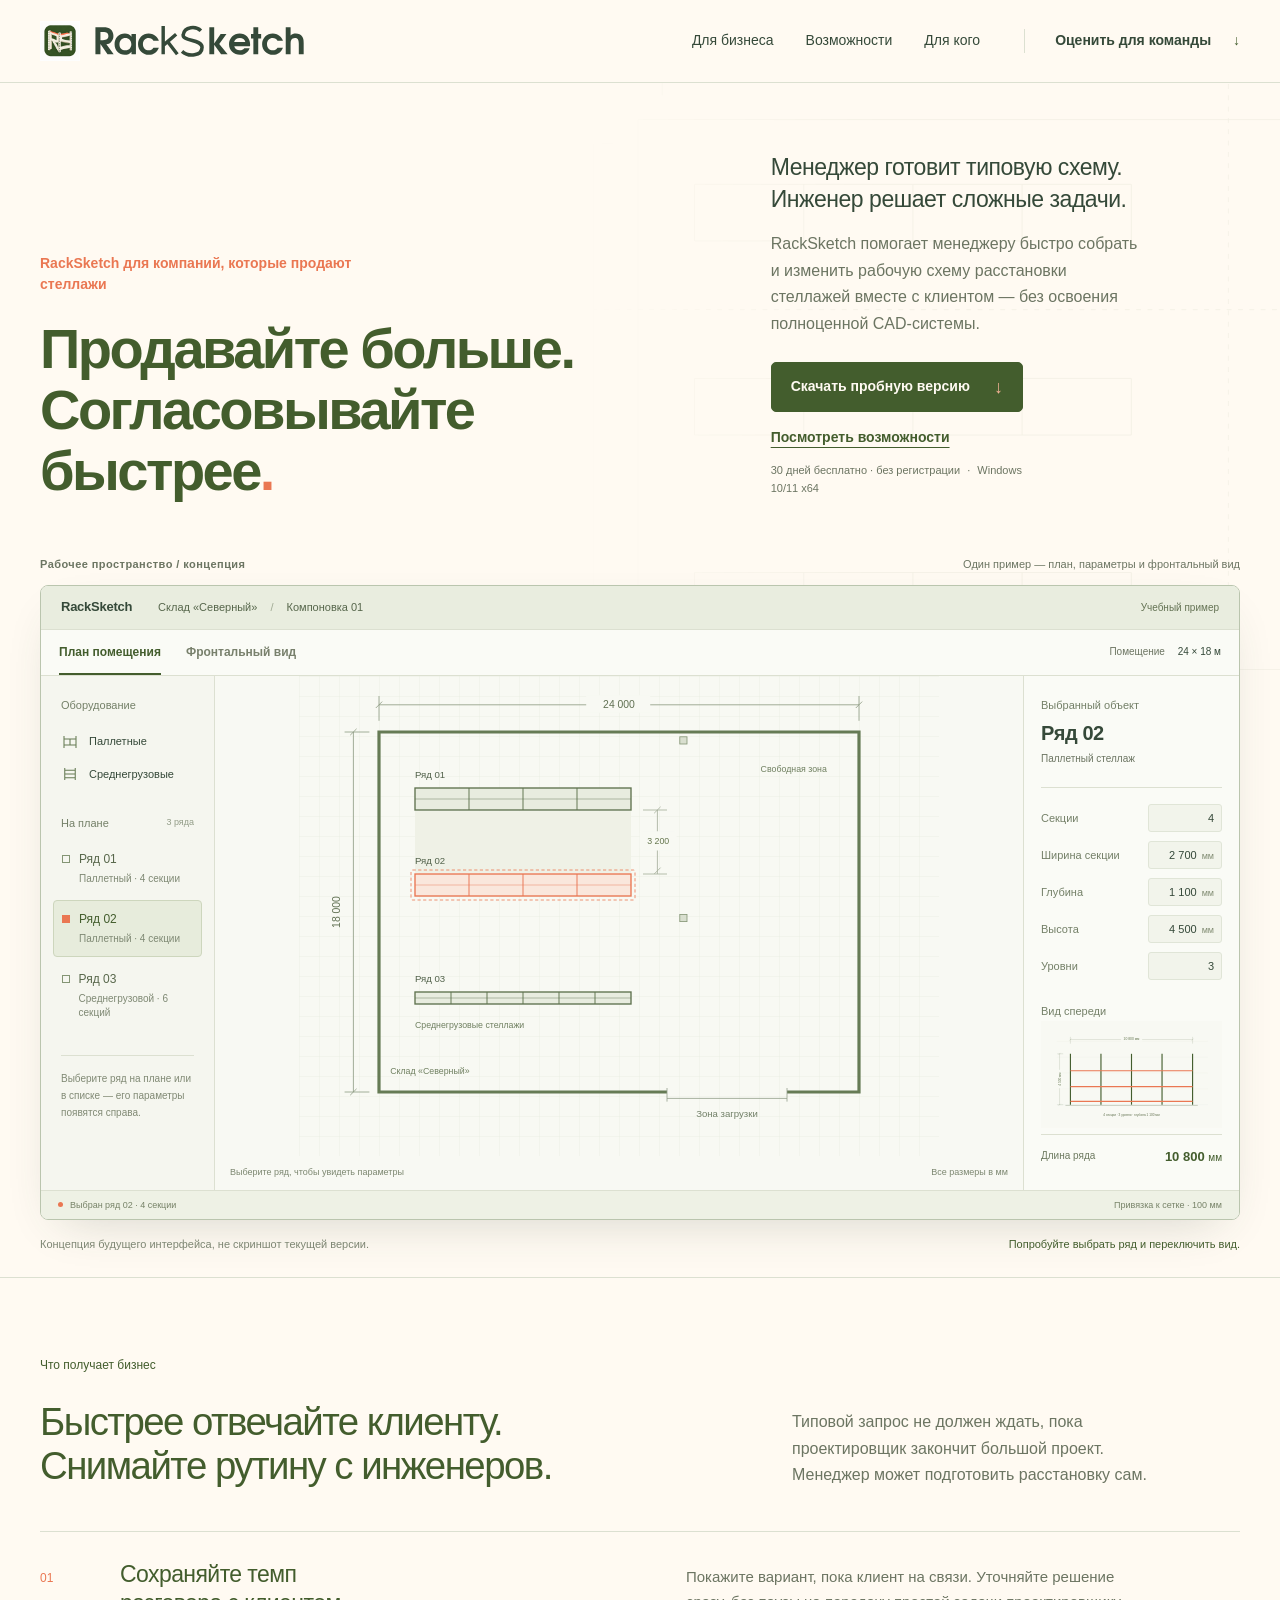
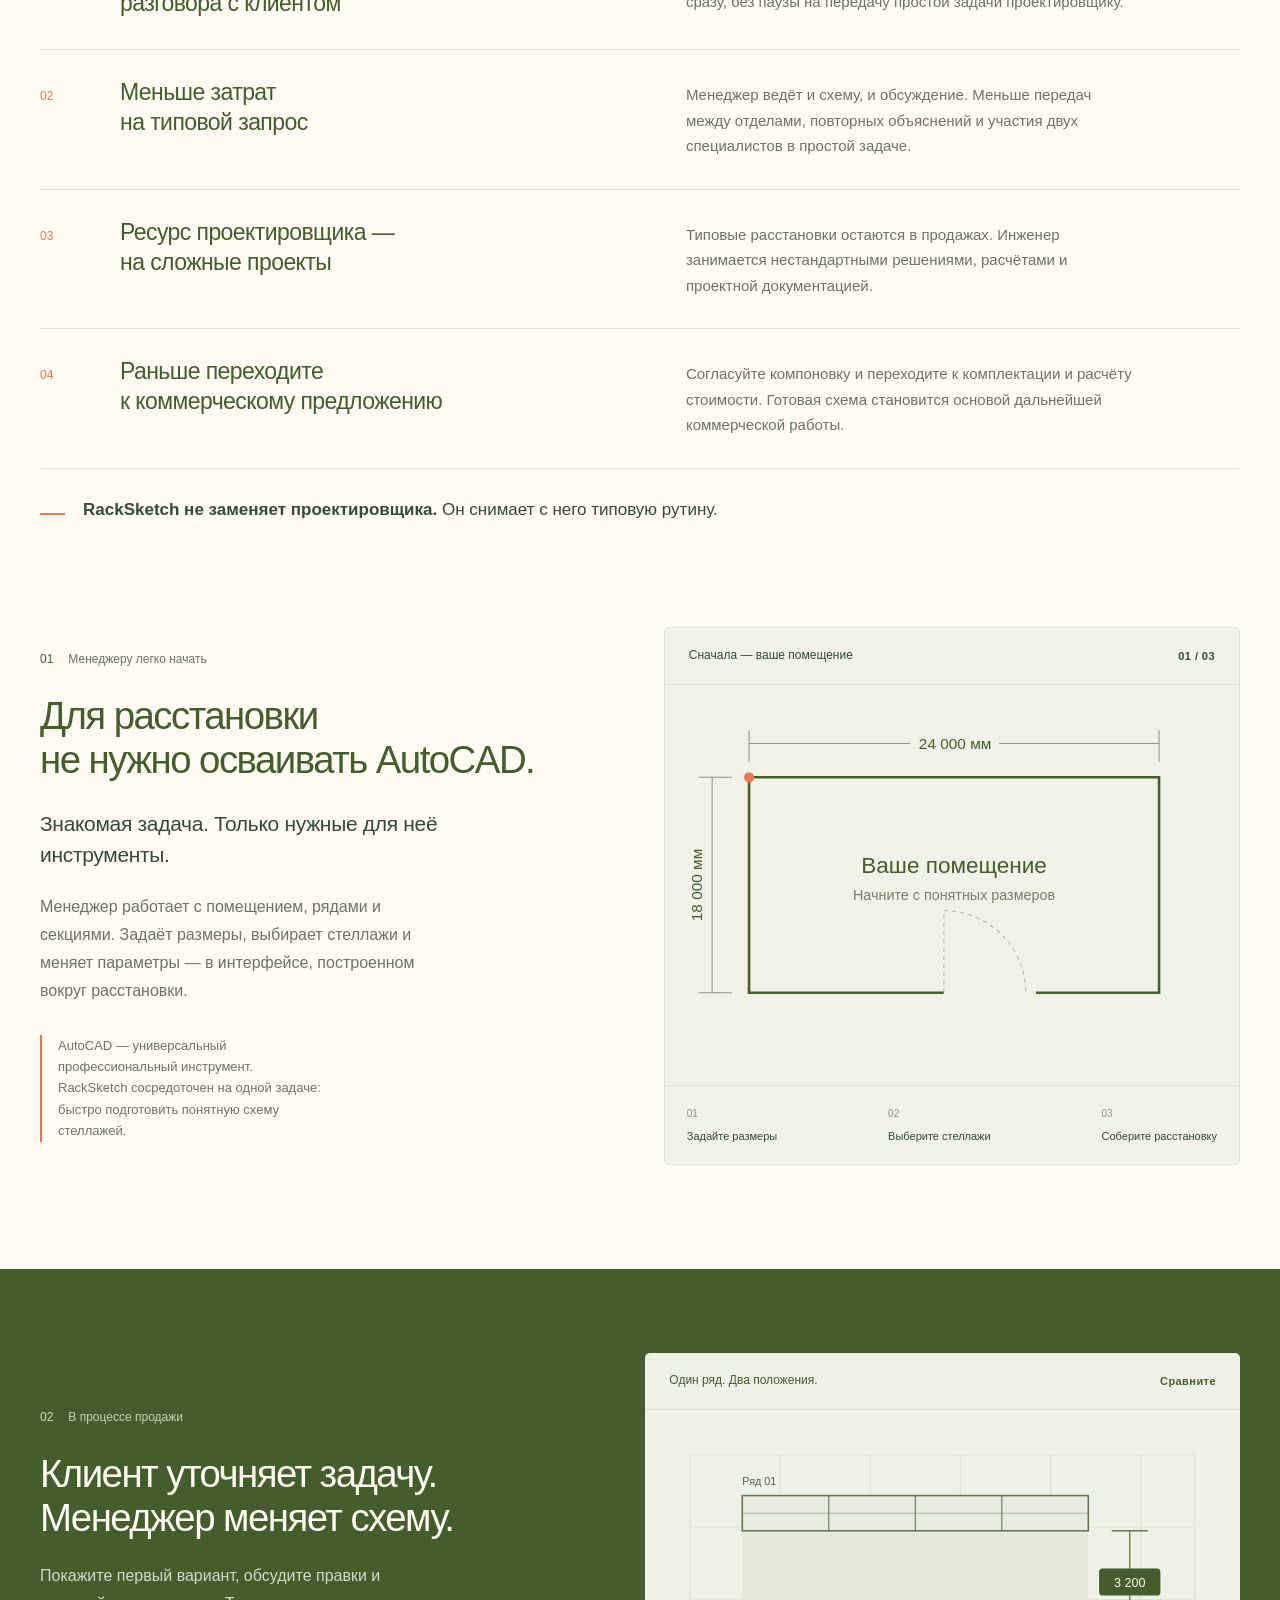
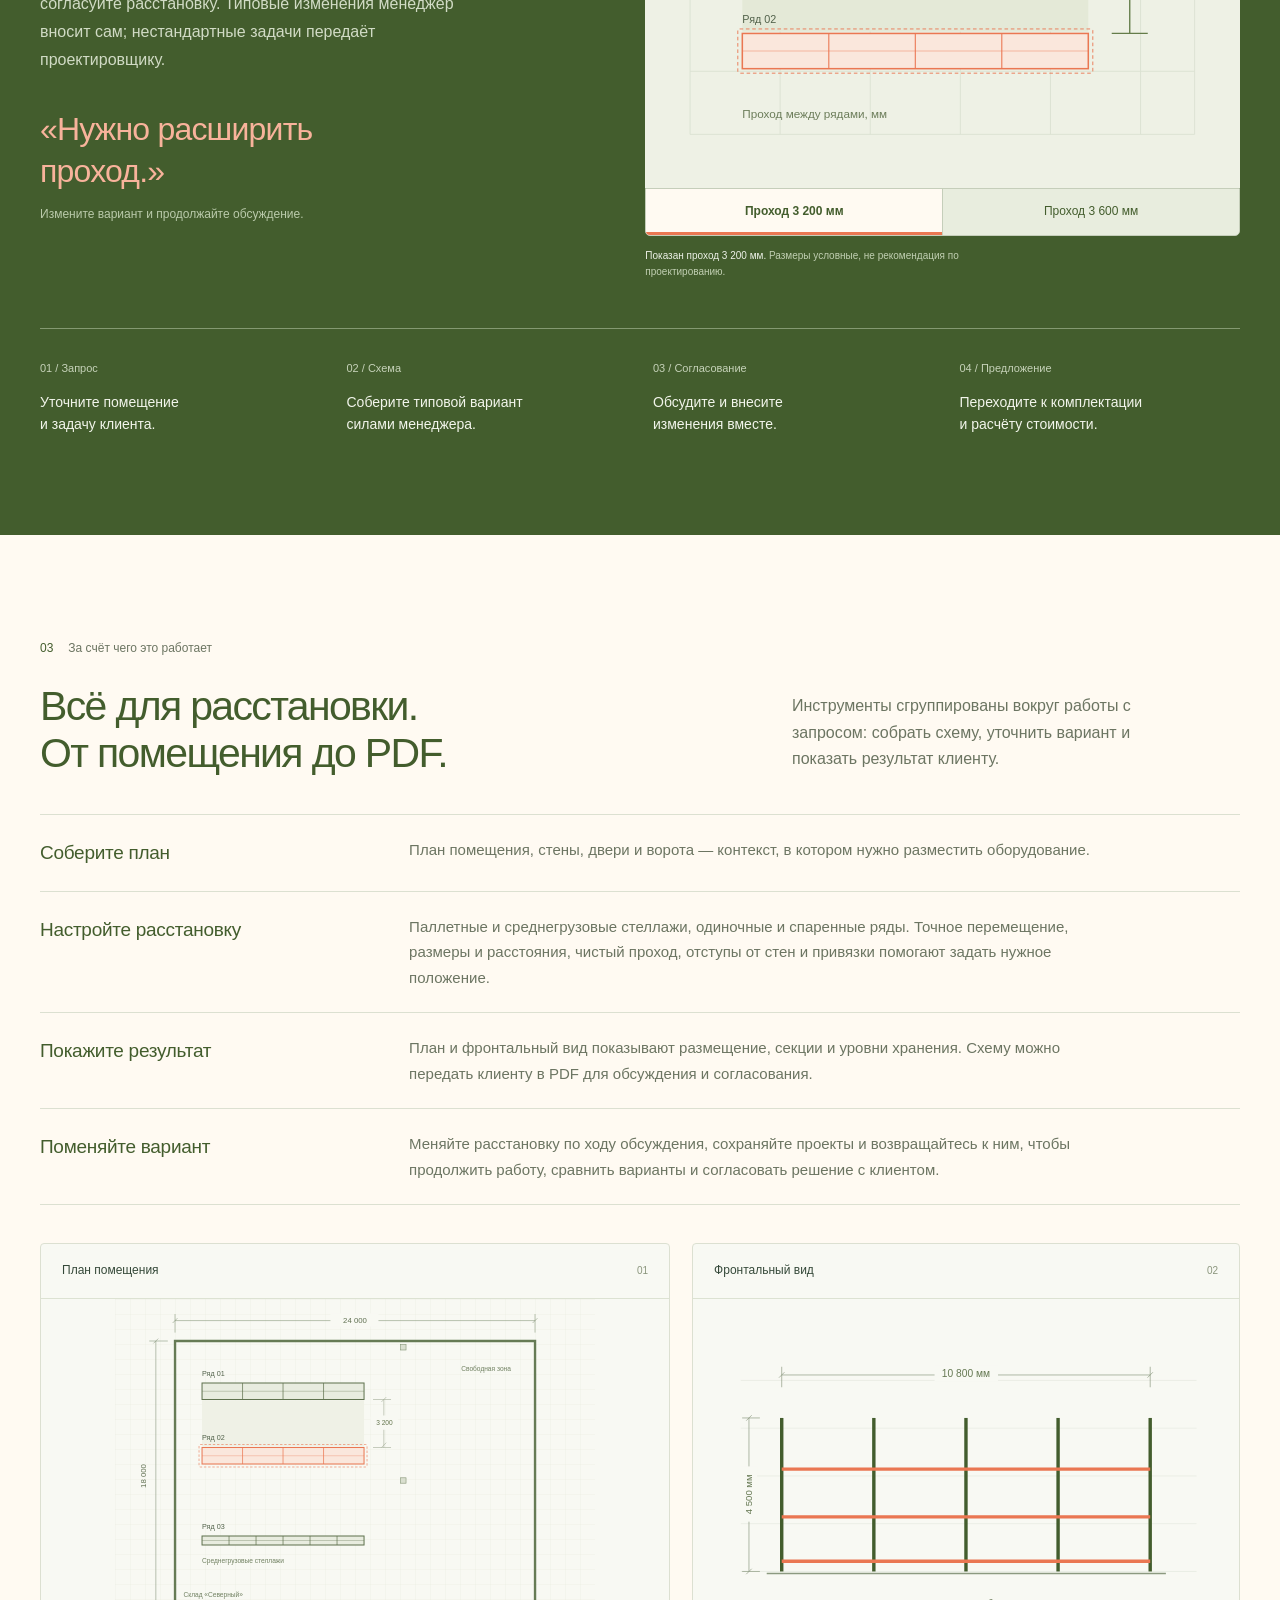
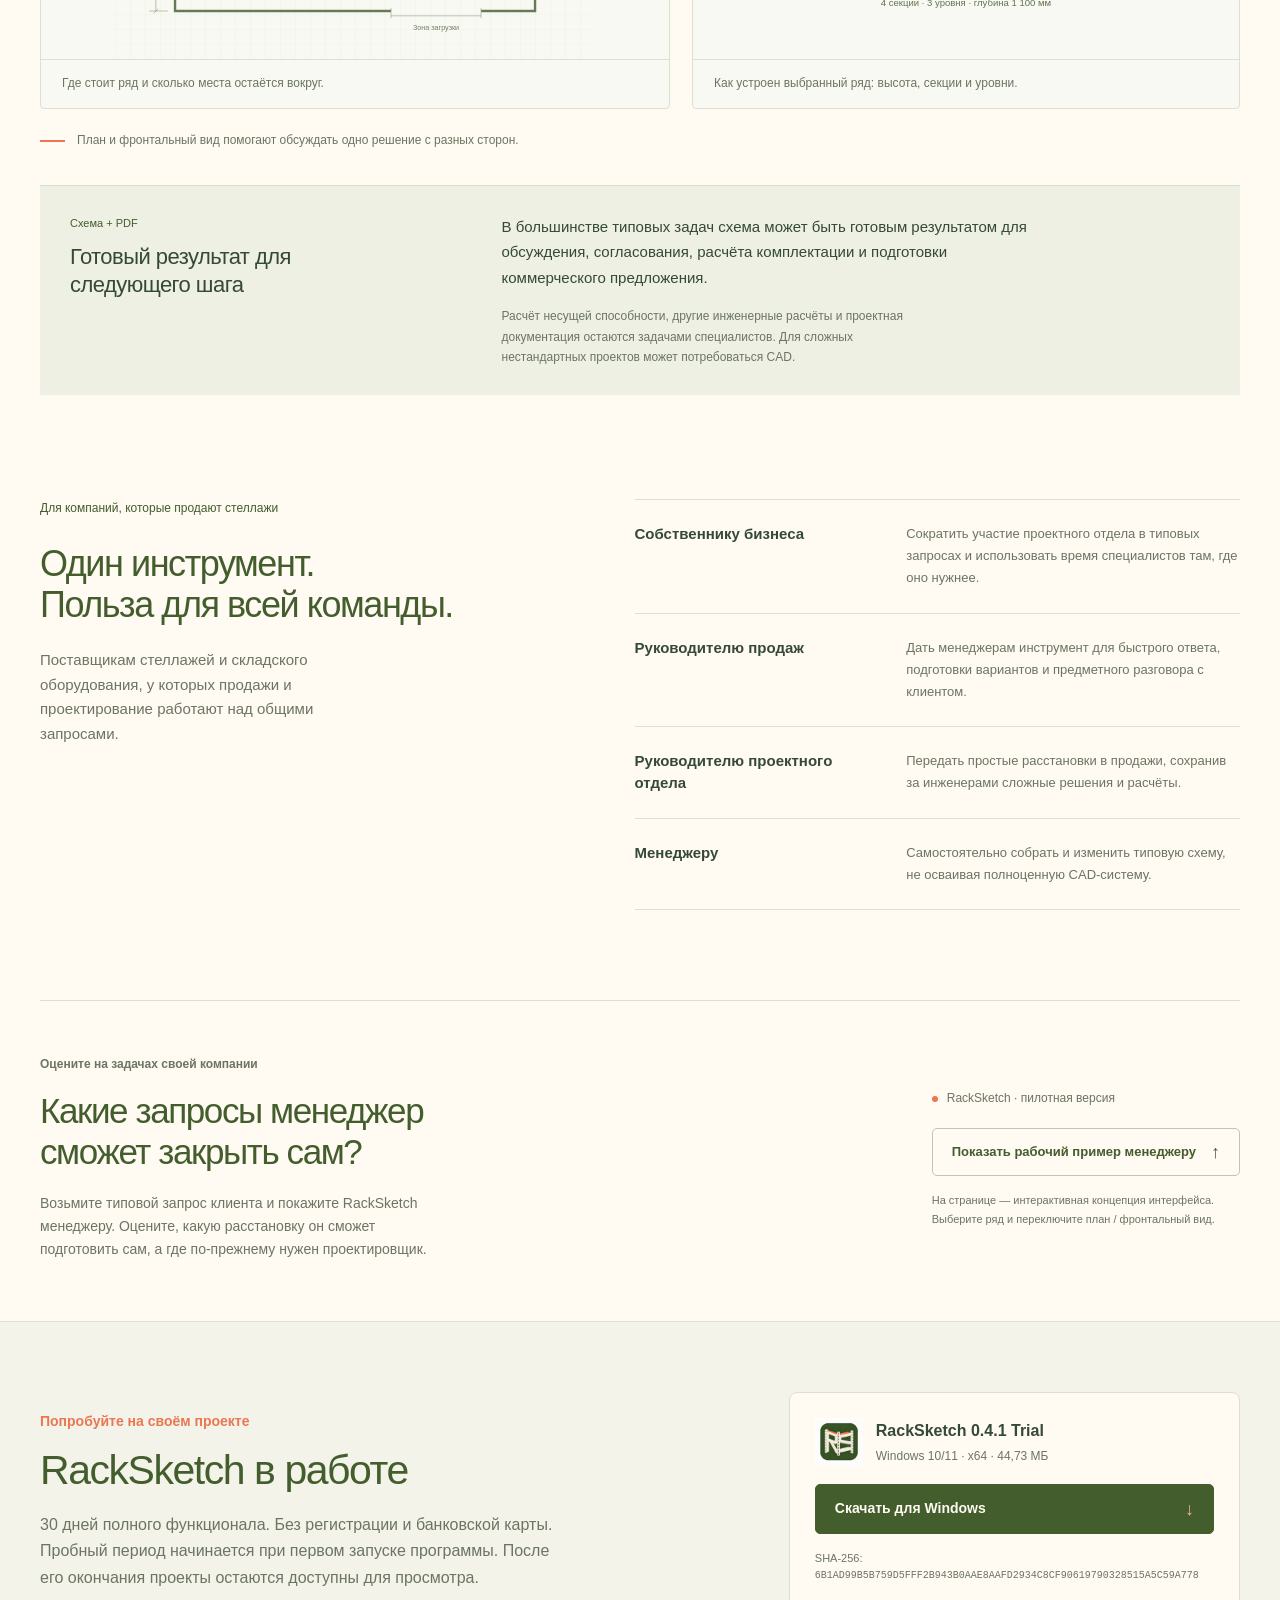
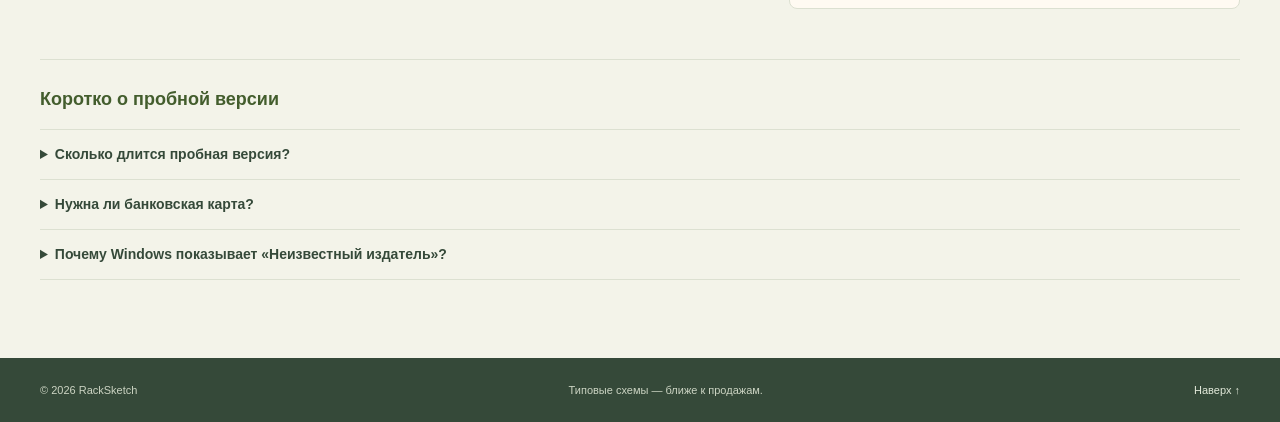
==== commit 02add5b3: "Add trial download to website" ====
--- a/index.html
+++ b/index.html
@@ -6,15 +6,16 @@
   <title>RackSketch — готовая схема клиенту без очереди к проектировщику</title>
   <meta name="description" content="RackSketch помогает менеджерам готовить и согласовывать типовые схемы расстановки стеллажей без очереди к проектировщику. Меньше рутины у инженеров, быстрее переход к коммерческому предложению.">
   <meta name="theme-color" content="#435D2D">
-  <link rel="icon" href="favicon.svg" type="image/svg+xml">
+  <link rel="icon" href="assets/RackSketch.ico" sizes="any">
   <link rel="stylesheet" href="styles.css">
+  <script src="download-config.js" defer></script>
   <script src="script.js" defer></script>
 </head>
 <body>
   <a class="skip-link" href="#main">Перейти к содержанию</a>
   <header class="site-header">
     <div class="container header-inner">
-      <a class="brand" href="#top" aria-label="RackSketch — на главную"><img src="racksketch-wordmark-05.svg" width="370" height="78" alt="RackSketch"></a>
+      <a class="brand" href="#top" aria-label="RackSketch — на главную"><img class="brand-app-icon" src="assets/RackSketch.ico" width="40" height="40" alt=""><img src="racksketch-wordmark-05.svg" width="370" height="78" alt="RackSketch"></a>
       <nav aria-label="Основная навигация"><a href="#business">Для бизнеса</a><a href="#views">Возможности</a><a href="#audience">Для кого</a></nav>
       <a class="header-link" href="#project">Оценить для команды <span aria-hidden="true">↓</span></a>
     </div>
@@ -31,8 +32,8 @@
           <div class="hero-copy">
             <p class="hero-description">Менеджер готовит типовую схему.<br>Инженер решает сложные задачи.</p>
             <p>RackSketch помогает менеджеру быстро собрать и изменить рабочую схему расстановки стеллажей вместе с клиентом — без освоения полноценной CAD-системы.</p>
-            <a class="button" href="#business">Что это даёт вашей компании <span aria-hidden="true">↓</span></a>
-            <p class="platform">Для Windows <span>·</span> Паллетные и среднегрузовые стеллажи</p>
+            <div class="hero-actions"><a class="button" id="download-trial" data-trial-download data-goal="trial_download" href="#download">Скачать пробную версию <span aria-hidden="true">↓</span></a><a class="hero-secondary" href="#business">Посмотреть возможности</a></div>
+            <p class="platform">30 дней бесплатно · без регистрации <span>·</span> Windows 10/11 x64</p>
           </div>
         </div>
         <figure class="product-figure" id="product">
@@ -128,6 +129,13 @@
     </section>
 
     <section class="project-section" id="project"><div class="container project-inner" data-reveal><div><p class="eyebrow">Оцените на задачах своей компании</p><h2>Какие запросы менеджер<br>сможет закрыть сам?</h2><p>Возьмите типовой запрос клиента и покажите RackSketch менеджеру. Оцените, какую расстановку он сможет подготовить сам, а где по-прежнему нужен проектировщик.</p></div><div class="project-action"><span class="project-status"><i aria-hidden="true"></i>RackSketch · пилотная версия</span><a class="button" href="#product">Показать рабочий пример менеджеру <span aria-hidden="true">↑</span></a><p>На странице — интерактивная концепция интерфейса.<br>Выберите ряд и переключите план / фронтальный вид.</p></div></div></section>
+    <section class="download-section" id="download" aria-labelledby="download-title">
+      <div class="container download-grid">
+        <div class="download-intro"><p class="eyebrow coral">Попробуйте на своём проекте</p><h2 id="download-title">RackSketch в работе</h2><p>30 дней полного функционала. Без регистрации и банковской карты. Пробный период начинается при первом запуске программы. После его окончания проекты остаются доступны для просмотра.</p></div>
+        <div class="download-action"><div class="download-product"><img src="assets/RackSketch.ico" width="48" height="48" alt=""><div><strong>RackSketch <span data-trial-version></span></strong><small>Windows 10/11 · x64 · <span data-trial-size></span></small></div></div><a class="button" data-trial-download data-goal="trial_download" href="#download">Скачать для Windows <span aria-hidden="true">↓</span></a><p class="download-hash">SHA-256: <code data-trial-sha256></code></p></div>
+      </div>
+      <div class="container download-faq"><h3>Коротко о пробной версии</h3><details><summary>Сколько длится пробная версия?</summary><p>30 дней с первого запуска RackSketch.</p></details><details><summary>Нужна ли банковская карта?</summary><p>Нет. Регистрация и банковская карта не требуются.</p></details><details><summary>Почему Windows показывает «Неизвестный издатель»?</summary><p>Пилотный установщик пока не имеет цифровой подписи. Windows SmartScreen может показать предупреждение. Если вы скачали его с racksketch.ru, выберите «Подробнее» → «Выполнить в любом случае».</p></details></div>
+    </section>
   </main>
   <footer><div class="container footer-inner"><span>© 2026 RackSketch</span><span>Типовые схемы — ближе к продажам.</span><a href="#top">Наверх ↑</a></div></footer>
 </body>
--- a/styles.css
+++ b/styles.css
@@ -65,3 +65,9 @@
 
 /* v0.7.1: fit the new sales headline without changing the composition. */
 @media(min-width:1101px){h1{font-size:56px}}
+
+/* Trial download: extend the current visual language without changing the site layout. */
+.brand{gap:10px}.brand img.brand-app-icon{width:40px;height:40px;transform:none;flex:none}.hero-actions{display:flex;align-items:center;flex-wrap:wrap;gap:14px 22px;margin-top:25px}.hero-copy .hero-actions .button{margin-top:0}.hero-secondary{font-size:14px;font-weight:600;text-decoration:underline;text-underline-offset:5px;color:var(--olive)}.hero-secondary:hover{color:var(--coral)}.hero-actions+.platform{margin-top:12px}
+.download-section{padding:70px 0 78px;background:var(--surface);border-top:1px solid var(--line)}.download-grid{display:grid;grid-template-columns:minmax(0,1.2fr) minmax(290px,.8fr);gap:72px;align-items:center}.download-intro .eyebrow{margin-bottom:16px}.download-intro h2{font-size:clamp(32px,3.2vw,43px);line-height:1.15;letter-spacing:-.035em;color:var(--olive)}.download-intro>p:last-child{max-width:60ch;margin-top:18px;color:var(--muted);font-size:16px}.download-action{background:var(--paper);border:1px solid var(--line);border-radius:8px;padding:25px}.download-product{display:flex;align-items:center;gap:13px;margin-bottom:18px}.download-product img{flex:none}.download-product strong,.download-product small{display:block}.download-product strong{font-size:16px}.download-product small{font-size:12px;color:var(--muted);margin-top:2px}.download-action .button{width:100%}.download-hash{font-size:11px;line-height:1.5;color:var(--muted);margin-top:16px}.download-hash code{overflow-wrap:anywhere;font-size:10px}.download-faq{margin-top:50px;border-top:1px solid var(--line);padding-top:25px}.download-faq h3{font-size:18px;color:var(--olive);margin-bottom:14px}.download-faq details{border-top:1px solid var(--line);padding:13px 0}.download-faq details:last-child{border-bottom:1px solid var(--line)}.download-faq summary{cursor:pointer;font-size:14px;font-weight:600}.download-faq details p{color:var(--muted);font-size:13px;max-width:80ch;margin-top:8px}
+@media(max-width:760px){.download-section{padding:54px 0}.download-grid{grid-template-columns:1fr;gap:30px}.download-faq{margin-top:40px}.hero-actions{align-items:flex-start;flex-direction:column;gap:13px}.hero-actions .button{max-width:100%}}
+@media(max-width:400px){.brand img.brand-app-icon{width:32px;height:32px}.download-action{padding:20px}.download-product strong{font-size:14px}}
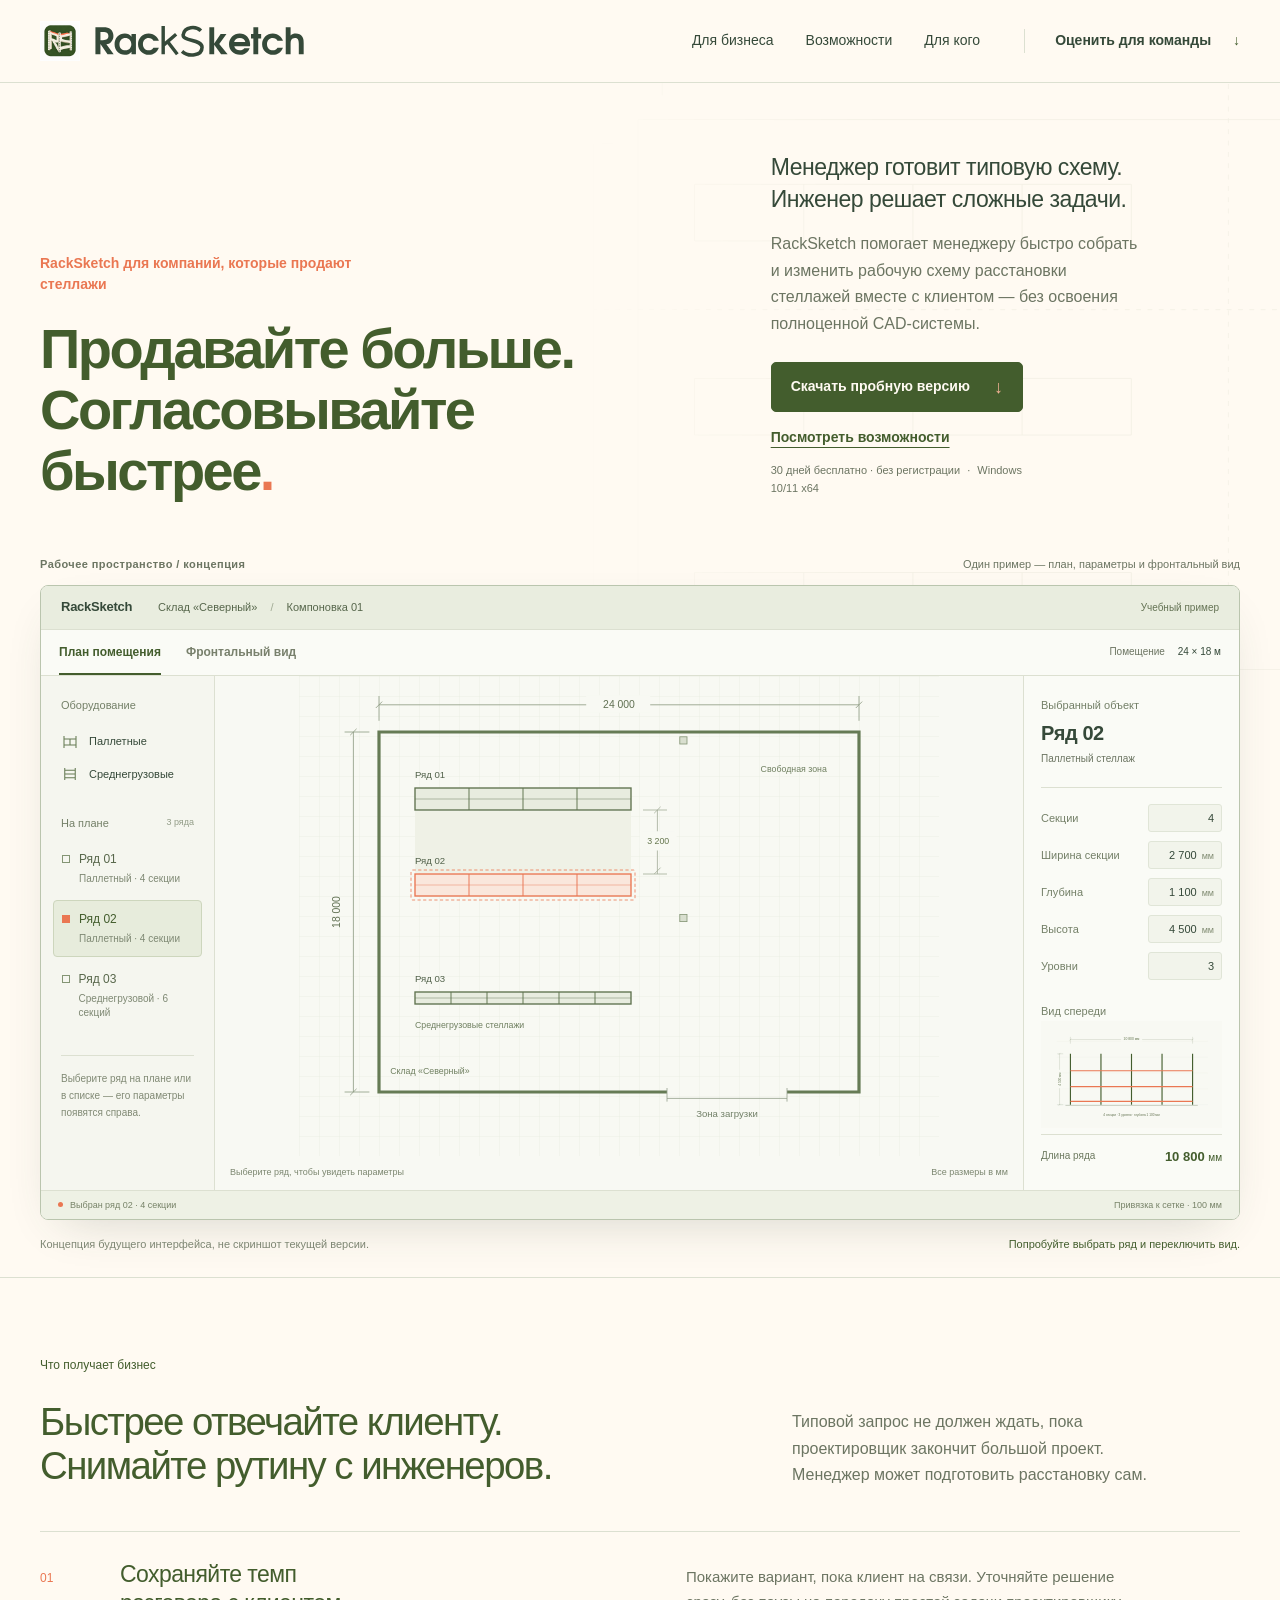
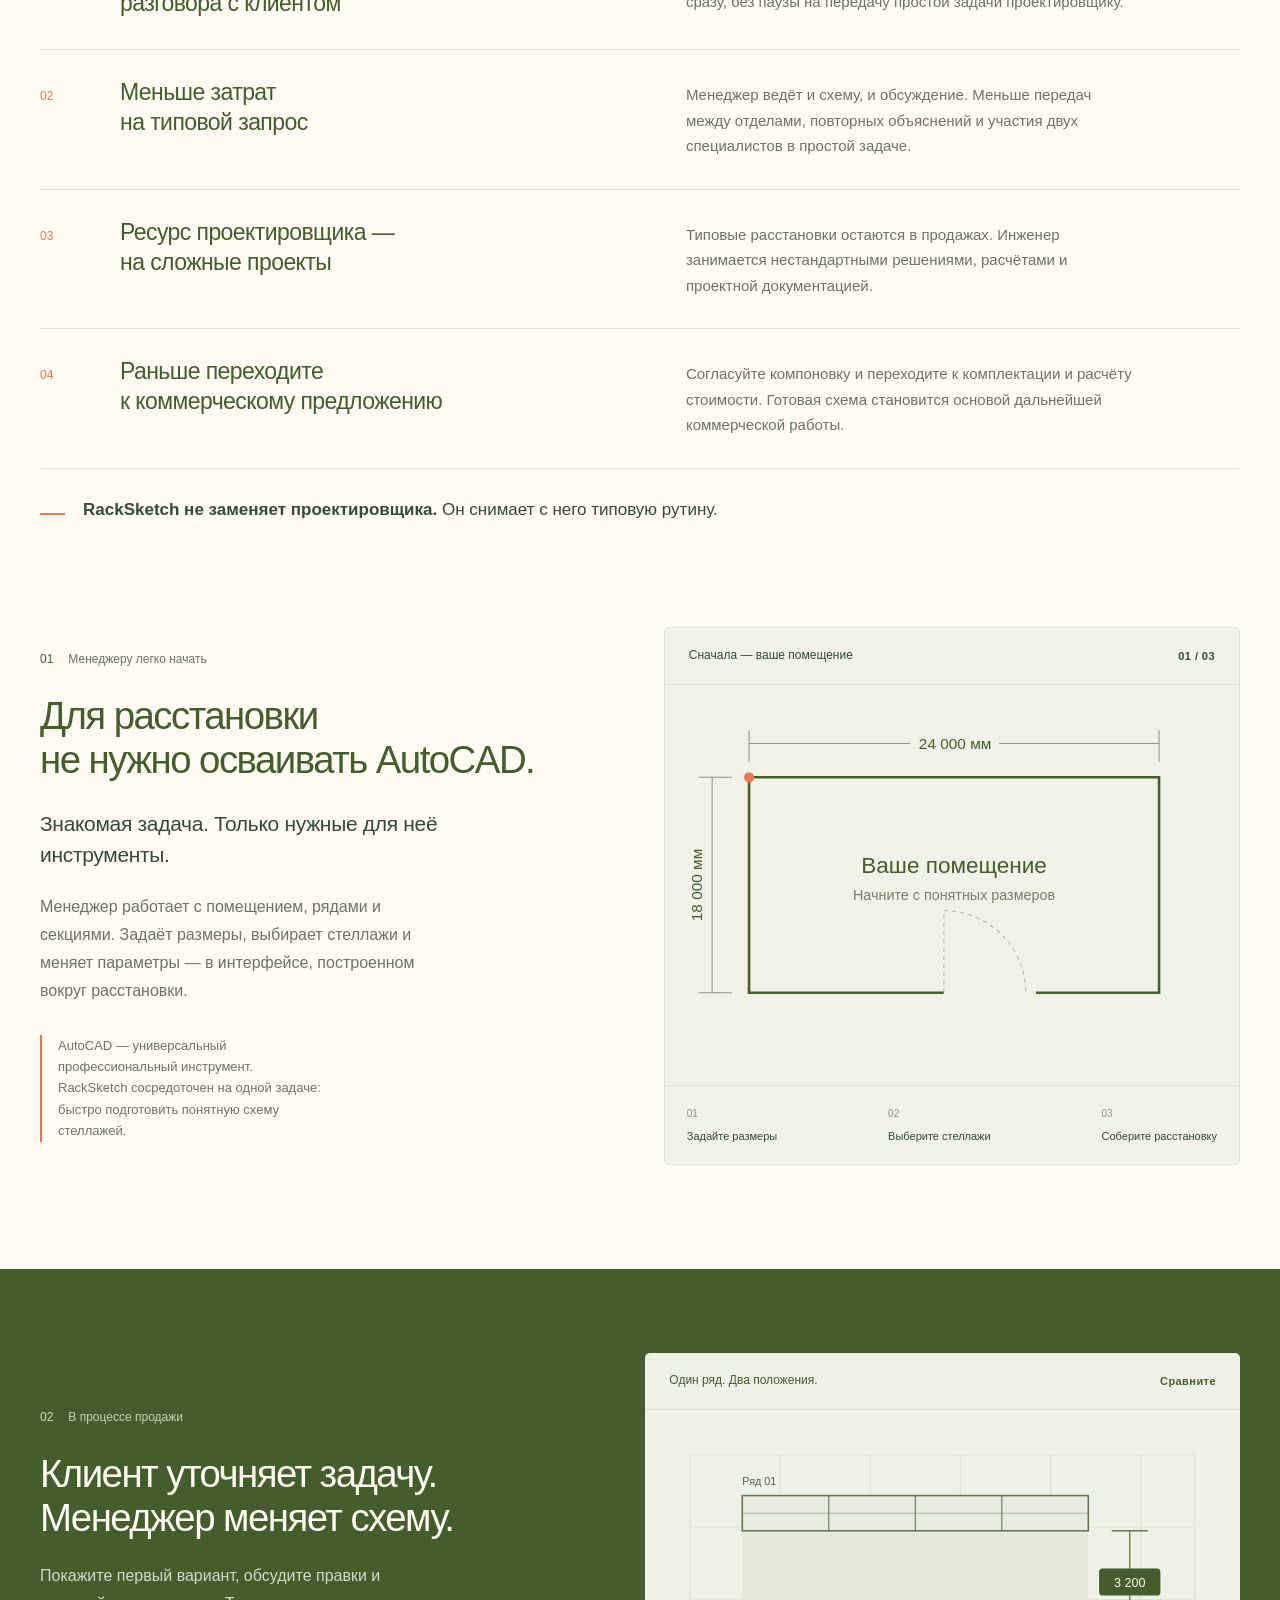
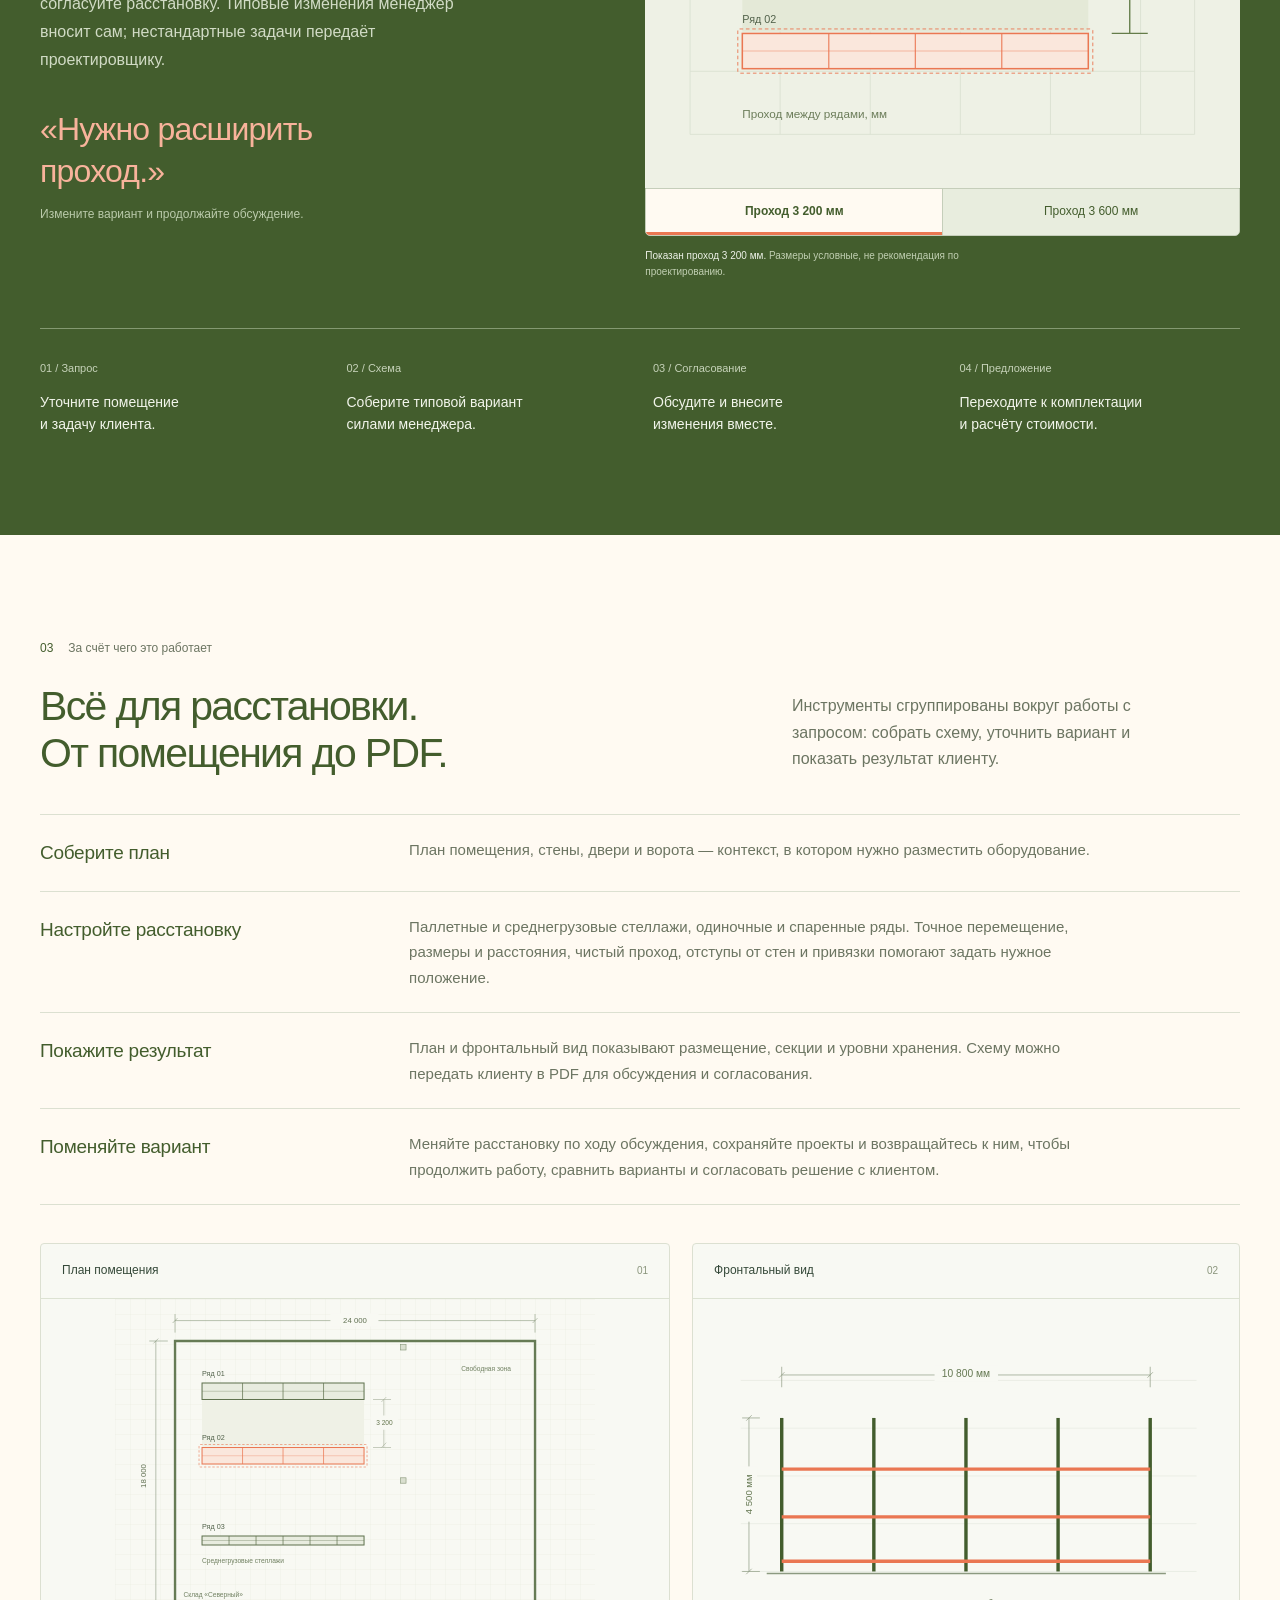
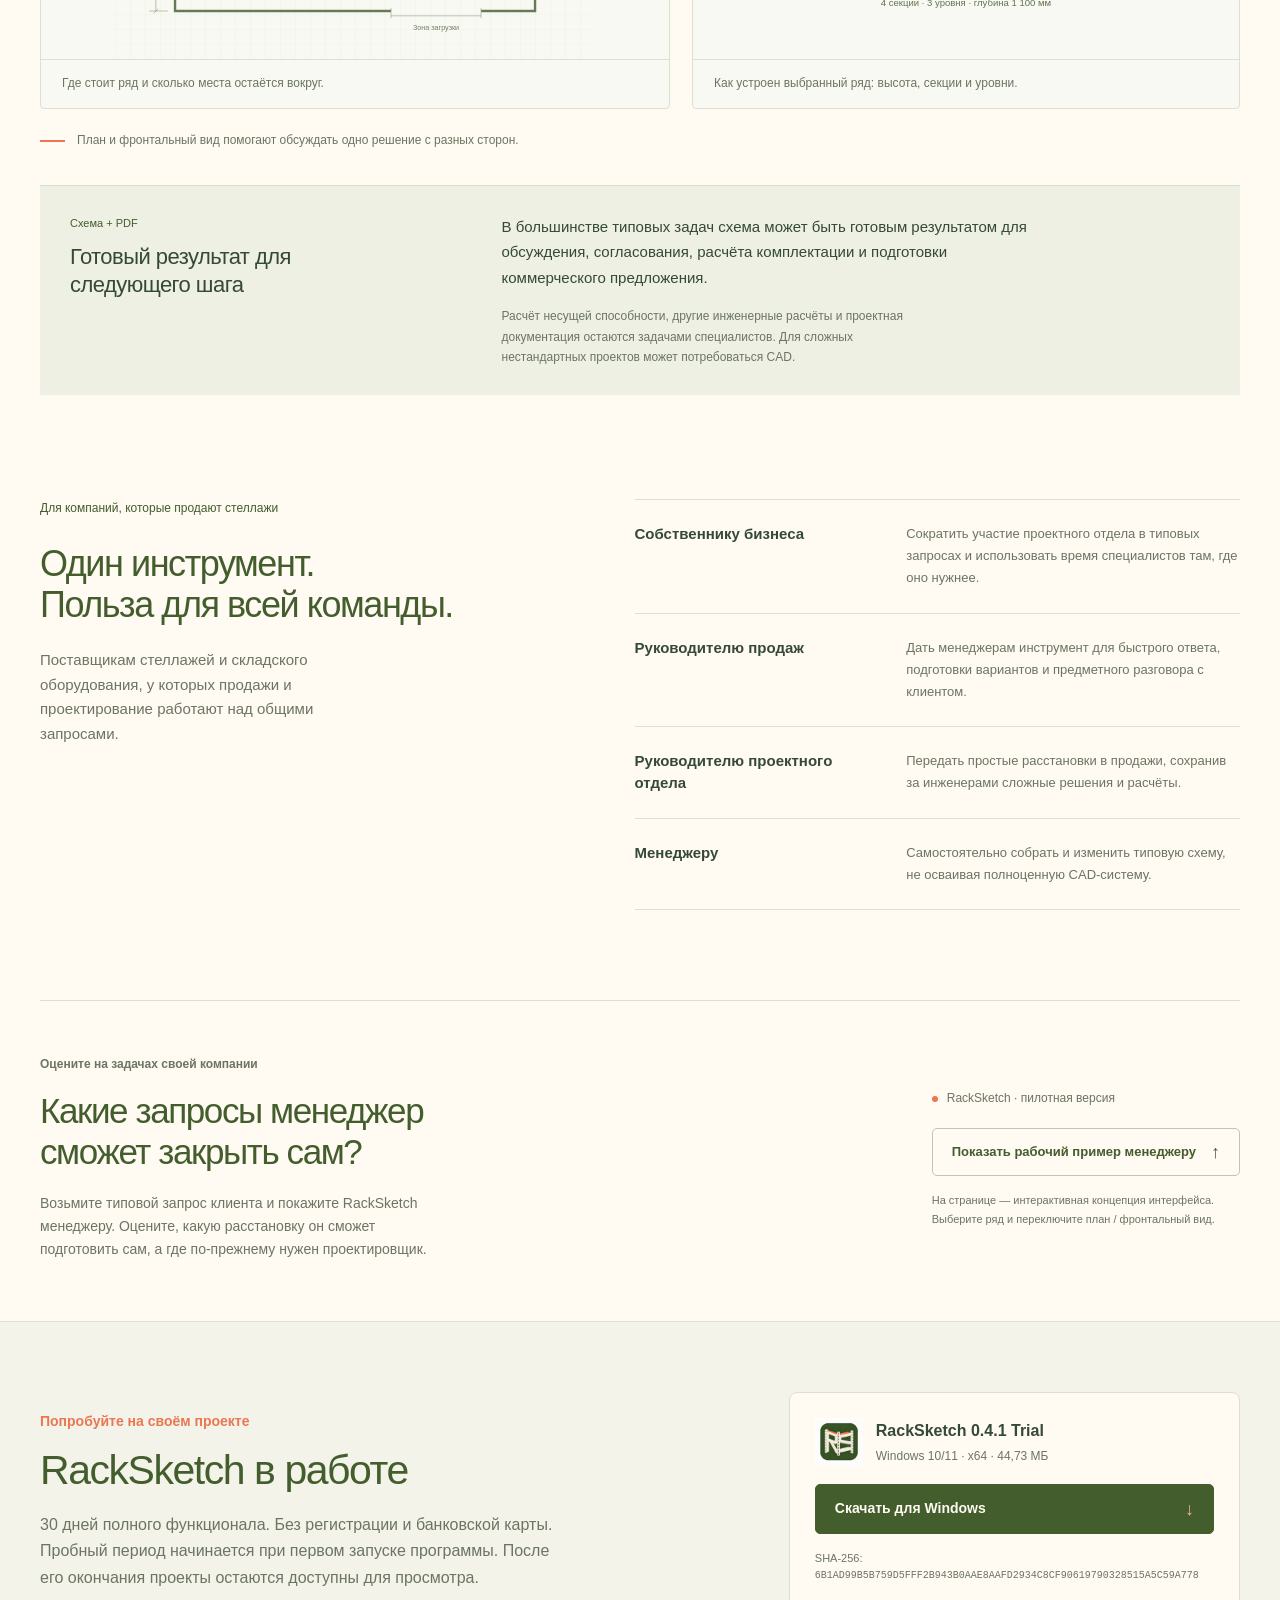
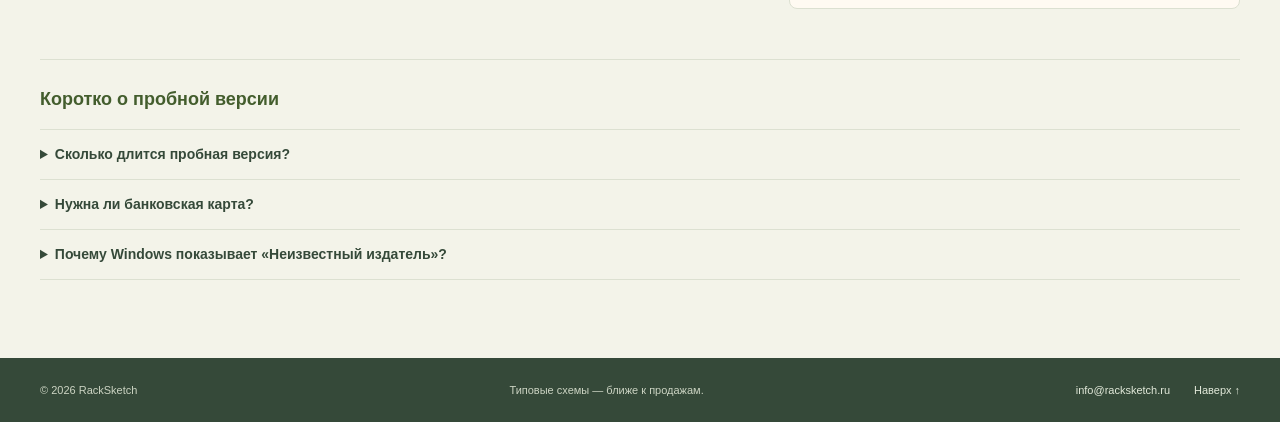
==== commit d87f154d: "Add public contact email" ====
--- a/index.html
+++ b/index.html
@@ -10,8 +10,17 @@
   <link rel="stylesheet" href="styles.css">
   <script src="download-config.js" defer></script>
   <script src="script.js" defer></script>
+  <!-- Yandex.Metrika counter -->
+  <script>
+    (function(m,e,t,r,i,k,a){m[i]=m[i]||function(){(m[i].a=m[i].a||[]).push(arguments)};
+    m[i].l=1*new Date();k=e.createElement(t),a=e.getElementsByTagName(t)[0],k.async=1,k.src=r,a.parentNode.insertBefore(k,a)})
+    (window, document, "script", "https://mc.yandex.ru/metrika/tag.js", "ym");
+    ym(113222336, "init", {clickmap:true, trackLinks:true, accurateTrackBounce:true, webvisor:true});
+  </script>
+  <!-- /Yandex.Metrika counter -->
 </head>
 <body>
+  <noscript><div><img src="https://mc.yandex.ru/watch/113222336" style="position:absolute; left:-9999px;" alt=""></div></noscript>
   <a class="skip-link" href="#main">Перейти к содержанию</a>
   <header class="site-header">
     <div class="container header-inner">
@@ -137,6 +146,6 @@
       <div class="container download-faq"><h3>Коротко о пробной версии</h3><details><summary>Сколько длится пробная версия?</summary><p>30 дней с первого запуска RackSketch.</p></details><details><summary>Нужна ли банковская карта?</summary><p>Нет. Регистрация и банковская карта не требуются.</p></details><details><summary>Почему Windows показывает «Неизвестный издатель»?</summary><p>Пилотный установщик пока не имеет цифровой подписи. Windows SmartScreen может показать предупреждение. Если вы скачали его с racksketch.ru, выберите «Подробнее» → «Выполнить в любом случае».</p></details></div>
     </section>
   </main>
-  <footer><div class="container footer-inner"><span>© 2026 RackSketch</span><span>Типовые схемы — ближе к продажам.</span><a href="#top">Наверх ↑</a></div></footer>
+  <footer><div class="container footer-inner"><span>© 2026 RackSketch</span><span>Типовые схемы — ближе к продажам.</span><div class="footer-links"><a href="mailto:info@racksketch.ru">info@racksketch.ru</a><a href="#top">Наверх ↑</a></div></div></footer>
 </body>
 </html>
--- a/styles.css
+++ b/styles.css
@@ -71,3 +71,9 @@
 .download-section{padding:70px 0 78px;background:var(--surface);border-top:1px solid var(--line)}.download-grid{display:grid;grid-template-columns:minmax(0,1.2fr) minmax(290px,.8fr);gap:72px;align-items:center}.download-intro .eyebrow{margin-bottom:16px}.download-intro h2{font-size:clamp(32px,3.2vw,43px);line-height:1.15;letter-spacing:-.035em;color:var(--olive)}.download-intro>p:last-child{max-width:60ch;margin-top:18px;color:var(--muted);font-size:16px}.download-action{background:var(--paper);border:1px solid var(--line);border-radius:8px;padding:25px}.download-product{display:flex;align-items:center;gap:13px;margin-bottom:18px}.download-product img{flex:none}.download-product strong,.download-product small{display:block}.download-product strong{font-size:16px}.download-product small{font-size:12px;color:var(--muted);margin-top:2px}.download-action .button{width:100%}.download-hash{font-size:11px;line-height:1.5;color:var(--muted);margin-top:16px}.download-hash code{overflow-wrap:anywhere;font-size:10px}.download-faq{margin-top:50px;border-top:1px solid var(--line);padding-top:25px}.download-faq h3{font-size:18px;color:var(--olive);margin-bottom:14px}.download-faq details{border-top:1px solid var(--line);padding:13px 0}.download-faq details:last-child{border-bottom:1px solid var(--line)}.download-faq summary{cursor:pointer;font-size:14px;font-weight:600}.download-faq details p{color:var(--muted);font-size:13px;max-width:80ch;margin-top:8px}
 @media(max-width:760px){.download-section{padding:54px 0}.download-grid{grid-template-columns:1fr;gap:30px}.download-faq{margin-top:40px}.hero-actions{align-items:flex-start;flex-direction:column;gap:13px}.hero-actions .button{max-width:100%}}
 @media(max-width:400px){.brand img.brand-app-icon{width:32px;height:32px}.download-action{padding:20px}.download-product strong{font-size:14px}}
+
+/* Public contact alongside the existing footer links. */
+.footer-links{display:flex;align-items:center;gap:24px}
+.footer-links a{color:#e2e9da;text-decoration:none;white-space:nowrap}
+.footer-links a:hover,.footer-links a:focus-visible{text-decoration:underline;text-underline-offset:3px}
+@media(max-width:760px){.footer-links{flex-basis:100%;justify-content:space-between;gap:12px}}
